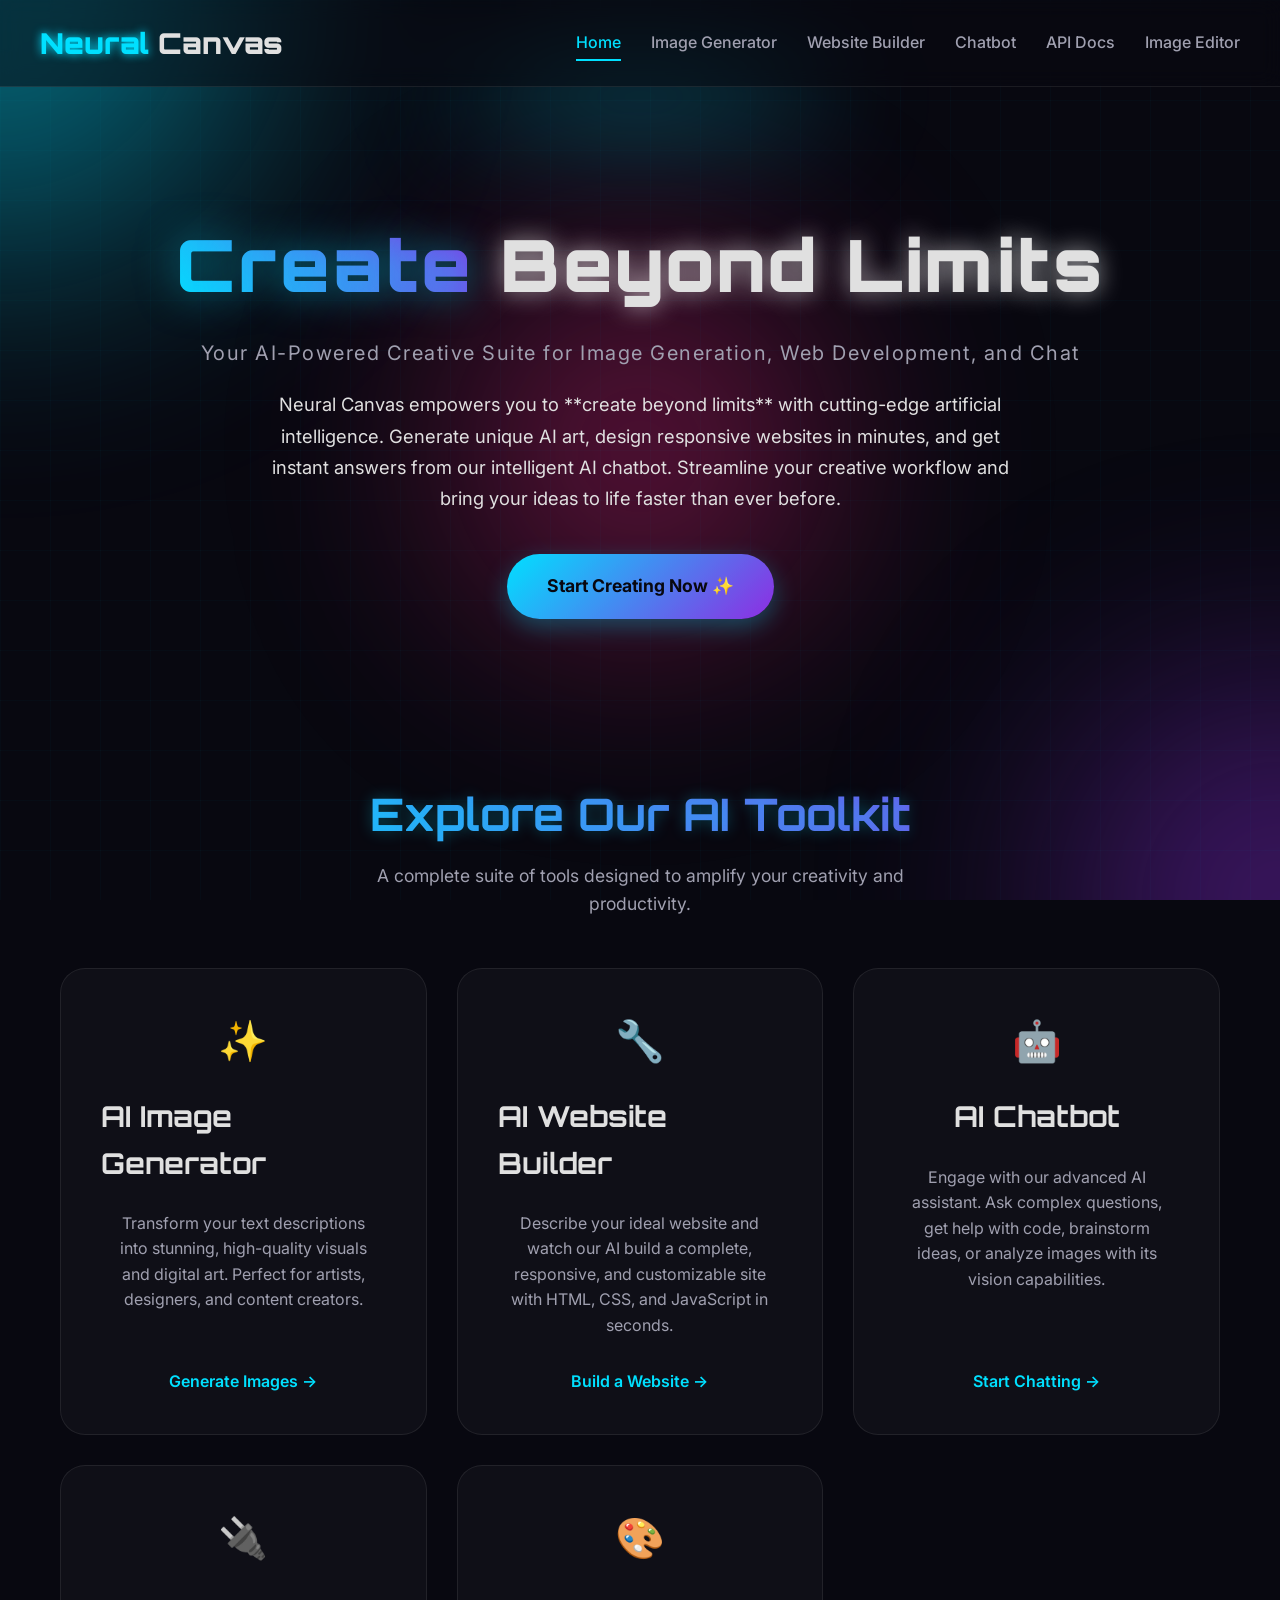
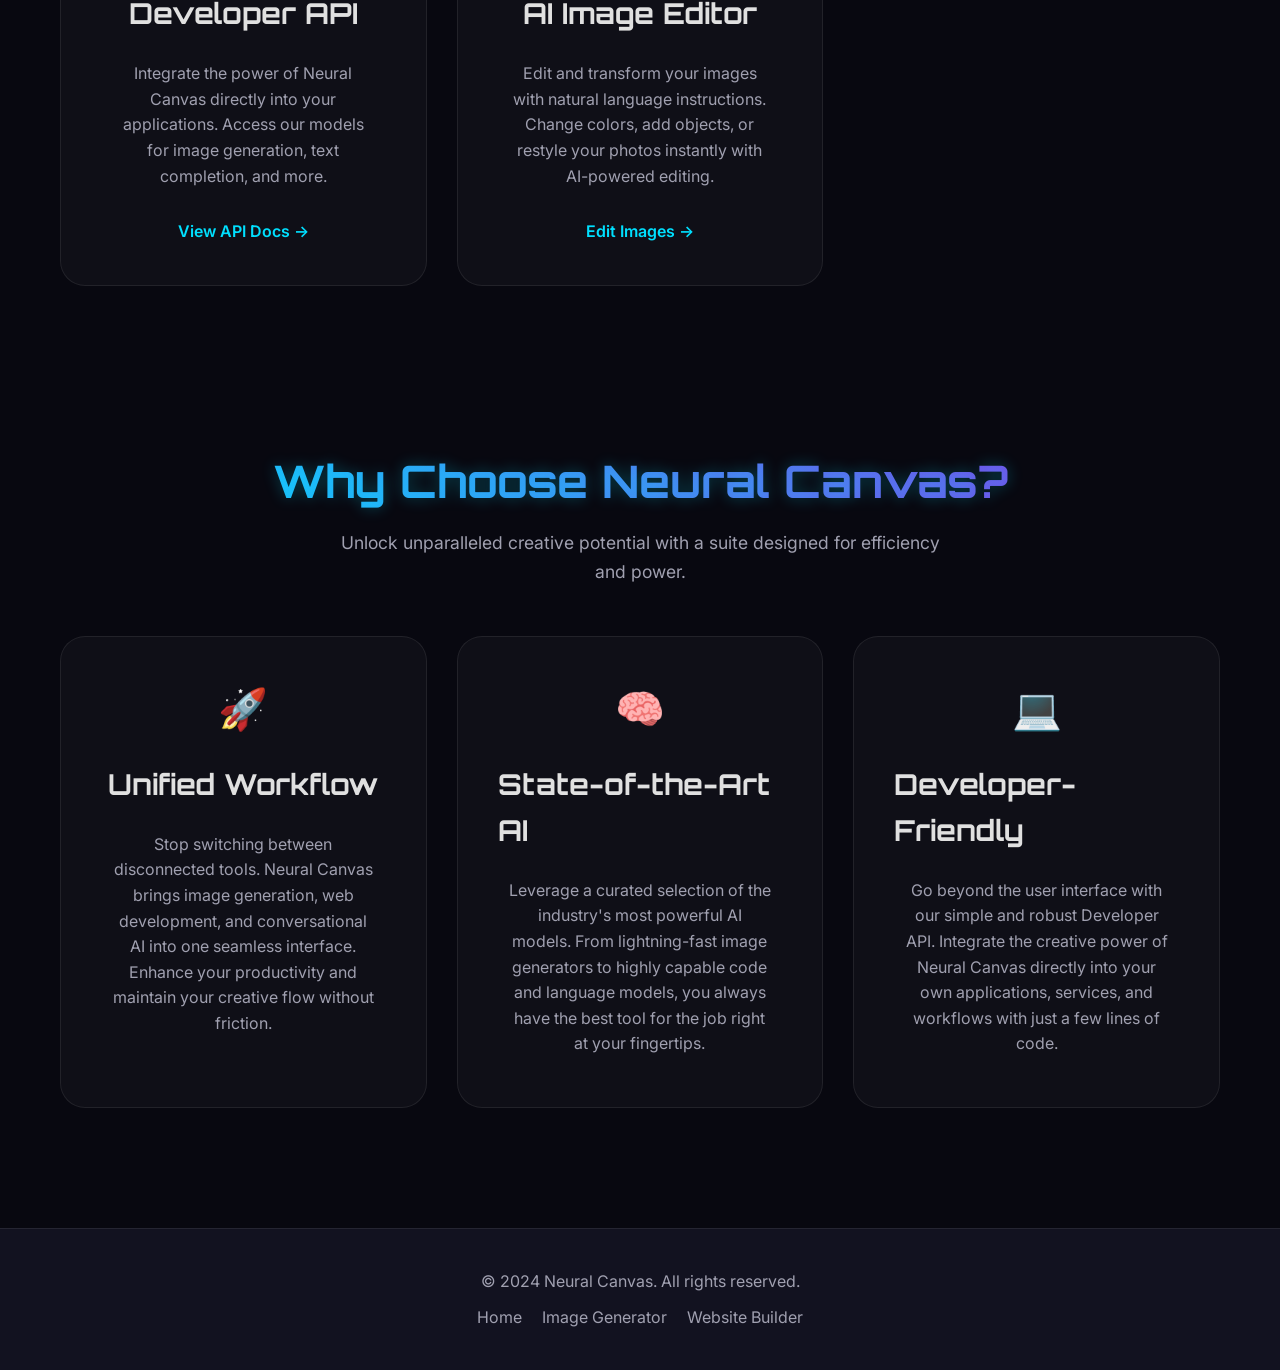
==== index.html @ 9c266950 "Add files via upload" ====
<html lang="en">
<head>
    <meta charset="UTF-8">
    <meta name="viewport" content="width=device-width, initial-scale=1.0">
    <title>Neural Canvas: AI-Powered Creative Suite for Digital Creators</title>
    <meta name="description" content="Neural Canvas is the ultimate AI suite for creators. Generate stunning images, build websites, and chat with an intelligent AI to bring your ideas to life instantly.">
    <link rel="canonical" href="https://neuralcanvas.example.com/" />
    <link rel="stylesheet" href="style.css">
    <link rel="preconnect" href="https://fonts.googleapis.com">
    <link rel="preconnect" href="https://fonts.gstatic.com" crossorigin>
    <link href="https://fonts.googleapis.com/css2?family=Orbitron:wght@400;700;900&family=Inter:wght@300;400;500;600&display=swap" rel="stylesheet">
    <script type="application/ld+json">
    {
      "@context": "http://schema.org",
      "@type": "WebSite",
      "name": "Neural Canvas",
      "url": "https://neuralcanvas.example.com/",
      "description": "Neural Canvas is an AI-powered creative suite for generating stunning images, building responsive websites instantly, and interacting with an advanced AI chatbot.",
      "potentialAction": {
        "@type": "SearchAction",
        "target": "https://neuralcanvas.example.com/search?q={search_term_string}",
        "query-input": "required name=search_term_string"
      }
    }
    </script>
</head>
<body class="home-page">
    <div class="bg-animation">
        <div class="glow-sphere sphere-1"></div>
        <div class="glow-sphere sphere-2"></div>
        <div class="glow-sphere sphere-3"></div>
        <div class="grid-overlay"></div>
    </div>

    <header class="main-header">
        <a href="/" class="logo">
            <span class="logo-glow">Neural</span>
            <span class="logo-accent">Canvas</span>
        </a>
        <nav class="main-nav">
            <a href="/" class="nav-link active">Home</a>
            <a href="/image-generator.html" class="nav-link">Image Generator</a>
            <a href="/website-builder.html" class="nav-link">Website Builder</a>
            <a href="/chatbot.html" class="nav-link">Chatbot</a>
            <a href="/api-docs.html" class="nav-link">API Docs</a>
            <a href="/image-edit9r.html" class="nav-link">Image Editor</a>
        </nav>
        <button id="mobileMenuBtn" class="mobile-menu-btn">
            <span></span>
            <span></span>
            <span></span>
        </button>
    </header>

    <main class="container">
        <section class="hero-section">
            <div class="header-glow"></div>
            <h1 class="main-title">
                <span class="title-glow">Create</span>
                <span class="title-accent">Beyond Limits</span>
            </h1>
            <p class="subtitle">Your AI-Powered Creative Suite for Image Generation, Web Development, and Chat</p>
            <p class="intro-paragraph">Neural Canvas empowers you to **create beyond limits** with cutting-edge artificial intelligence. Generate unique AI art, design responsive websites in minutes, and get instant answers from our intelligent AI chatbot. Streamline your creative workflow and bring your ideas to life faster than ever before.</p>
            <a href="/image-generator.html" class="hero-cta">Start Creating Now ✨</a>
        </section>

        <section class="features-section">
            <div class="section-header">
                <h2>Explore Our AI Toolkit</h2>
                <p>A complete suite of tools designed to amplify your creativity and productivity.</p>
            </div>
            <div class="features-grid">
                <a href="/image-generator.html" class="feature-card">
                    <div class="feature-icon">✨</div>
                    <h3>AI Image Generator</h3>
                    <p>Transform your text descriptions into stunning, high-quality visuals and digital art. Perfect for artists, designers, and content creators.</p>
                    <span class="feature-link">Generate Images &rarr;</span>
                </a>
                <a href="/website-builder.html" class="feature-card">
                    <div class="feature-icon">🔧</div>
                    <h3>AI Website Builder</h3>
                    <p>Describe your ideal website and watch our AI build a complete, responsive, and customizable site with HTML, CSS, and JavaScript in seconds.</p>
                    <span class="feature-link">Build a Website &rarr;</span>
                </a>
                <a href="/chatbot.html" class="feature-card">
                    <div class="feature-icon">🤖</div>
                    <h3>AI Chatbot</h3>
                    <p>Engage with our advanced AI assistant. Ask complex questions, get help with code, brainstorm ideas, or analyze images with its vision capabilities.</p>
                    <span class="feature-link">Start Chatting &rarr;</span>
                </a>
                <a href="/api-docs.html" class="feature-card">
                    <div class="feature-icon">🔌</div>
                    <h3>Developer API</h3>
                    <p>Integrate the power of Neural Canvas directly into your applications. Access our models for image generation, text completion, and more.</p>
                    <span class="feature-link">View API Docs &rarr;</span>
                </a>
                <a href="/image-edit9r.html" class="feature-card">
                    <div class="feature-icon">🎨</div>
                    <h3>AI Image Editor</h3>
                    <p>Edit and transform your images with natural language instructions. Change colors, add objects, or restyle your photos instantly with AI-powered editing.</p>
                    <span class="feature-link">Edit Images &rarr;</span>
                </a>
            </div>
        </section>

        <section class="features-section why-choose-us">
            <div class="section-header">
                <h2>Why Choose Neural Canvas?</h2>
                <p>Unlock unparalleled creative potential with a suite designed for efficiency and power.</p>
            </div>
            <div class="features-grid">
                <div class="feature-card animate-in">
                    <div class="feature-icon">🚀</div>
                    <h3>Unified Workflow</h3>
                    <p>Stop switching between disconnected tools. Neural Canvas brings image generation, web development, and conversational AI into one seamless interface. Enhance your productivity and maintain your creative flow without friction.</p>
                </div>
                <div class="feature-card animate-in">
                    <div class="feature-icon">🧠</div>
                    <h3>State-of-the-Art AI</h3>
                    <p>Leverage a curated selection of the industry's most powerful AI models. From lightning-fast image generators to highly capable code and language models, you always have the best tool for the job right at your fingertips.</p>
                </div>
                <div class="feature-card animate-in">
                    <div class="feature-icon">💻</div>
                    <h3>Developer-Friendly</h3>
                    <p>Go beyond the user interface with our simple and robust Developer API. Integrate the creative power of Neural Canvas directly into your own applications, services, and workflows with just a few lines of code.</p>
                </div>
            </div>
        </section>
    </main>

    <footer class="main-footer">
        <p>&copy; 2024 Neural Canvas. All rights reserved.</p>
        <div class="footer-links">
            <a href="/">Home</a>
            <a href="/image-generator.html">Image Generator</a>
            <a href="/website-builder.html">Website Builder</a>
        </div>
    </footer>

    <div id="loading" class="loading-overlay" style="display:none;">
        <div class="loading-content">
            <div class="spinner"></div>
            <p class="loading-text">Processing with AI...</p>
        </div>
    </div>
    
    <div id="errorMessage" class="error-notification" style="display:none;">
        <div class="error-content">
            <span class="error-icon">⚠️</span>
            <span class="error-text"></span>
            <button onclick="this.parentElement.parentElement.style.display='none'">×</button>
        </div>
    </div>

    <div id="globalAppStatus" class="generator-status-message" style="display: none;"></div>

    <script type="module" src="script.js"></script>
</body>
</html>
---- style.css ----
* {
    margin: 0;
    padding: 0;
    box-sizing: border-box;
}

:root {
    --bg-primary: #080810; /* Darker, deep background */
    --bg-secondary: #121220; /* Slightly lighter for containers */
    --bg-tertiary: #1C1C30; /* Even lighter for nested elements */
    --neon-cyan: #00e0ff; /* Slightly brighter cyan */
    --neon-purple: #8e2de2; /* Deep purple */
    --neon-pink: #f72585; /* Vibrant pink */
    --text-primary: #e0e0e0; /* Off-white for main text */
    --text-secondary: #a0a0b0; /* Softer grey for secondary text */
    --glass-bg: rgba(255, 255, 255, 0.03); /* More transparent glass */
    --glass-border: rgba(255, 255, 255, 0.08); /* Finer glass border */
    --border-radius-main: 25px; /* More rounded corners */
    --border-radius-sm: 15px; /* Smaller rounded corners */
    --shadow-light: 0 4px 15px rgba(0, 0, 0, 0.2);
    --shadow-medium: 0 8px 30px rgba(0, 0, 0, 0.4);
    --shadow-neon-cyan: 0 0 25px rgba(0, 224, 255, 0.4);
}

body {
    font-family: 'Inter', sans-serif;
    background: var(--bg-primary);
    color: var(--text-primary);
    min-height: 100vh;
    overflow-x: hidden;
    position: relative;
    line-height: 1.6;
    scroll-behavior: smooth;
}

/* Background Animations */
.bg-animation {
    position: fixed;
    top: 0;
    left: 0;
    width: 100%;
    height: 100%;
    z-index: -1;
    overflow: hidden;
}

.glow-sphere {
    position: absolute;
    border-radius: 50%;
    filter: blur(120px); /* Increased blur */
    opacity: 0.6; /* Slightly less opaque */
    animation: float 20s infinite ease-in-out;
    will-change: transform, opacity; /* Performance optimization */
}

.sphere-1 {
    width: 600px;
    height: 600px;
    background: radial-gradient(circle, var(--neon-cyan), transparent);
    top: -300px;
    left: -300px;
    animation-delay: 0s;
}

.sphere-2 {
    width: 500px;
    height: 500px;
    background: radial-gradient(circle, var(--neon-purple), transparent);
    bottom: -250px;
    right: -250px;
    animation-delay: 5s;
}

.sphere-3 {
    width: 400px;
    height: 400px;
    background: radial-gradient(circle, var(--neon-pink), transparent);
    top: 50%;
    left: 50%;
    transform: translate(-50%, -50%);
    animation-delay: 10s;
}

.grid-overlay {
    position: absolute;
    top: 0;
    left: 0;
    width: 100%;
    height: 100%;
    background-image:
        linear-gradient(rgba(0, 224, 255, 0.03) 1px, transparent 1px),
        linear-gradient(90deg, rgba(0, 224, 255, 0.03) 1px, transparent 1px);
    background-size: 50px 50px;
    animation: gridMove 30s linear infinite;
    opacity: 0.8;
}

@keyframes float {
    0%, 100% { transform: translate(0, 0) scale(1); }
    33% { transform: translate(-20px, 40px) scale(1.05); }
    66% { transform: translate(30px, -20px) scale(0.95); }
}

@keyframes gridMove {
    0% { background-position: 0 0; }
    100% { background-position: 50px 50px; }
}

/* Header & Navigation */
.main-header {
    display: flex;
    justify-content: space-between;
    align-items: center;
    padding: 20px 40px;
    background: rgba(8, 8, 16, 0.5);
    backdrop-filter: blur(10px);
    border-bottom: 1px solid var(--glass-border);
    position: sticky;
    top: 0;
    z-index: 100;
}
.logo { font-family: 'Orbitron', monospace; font-size: 1.8rem; font-weight: 900; text-decoration: none; }
.logo-glow { color: var(--neon-cyan); text-shadow: 0 0 10px var(--neon-cyan); }
.logo-accent { color: var(--text-primary); }

.main-nav { display: flex; gap: 30px; }
.nav-link { color: var(--text-secondary); text-decoration: none; font-weight: 500; transition: all 0.2s ease; position: relative; padding: 5px 0; }
.nav-link::after { content: ''; position: absolute; bottom: 0; left: 0; width: 0; height: 2px; background: var(--neon-cyan); transition: width 0.3s ease; }
.nav-link:hover, .nav-link.active { color: var(--text-primary); }
.nav-link:hover::after, .nav-link.active::after { width: 100%; }
.nav-link.active { color: var(--neon-cyan); }

.mobile-menu-btn { display: none; }

/* Main Container & Page Layout */
.container {
    max-width: 1200px;
    margin: 0 auto;
    padding: 40px 20px; /* More padding */
    position: relative;
    z-index: 1; /* Ensure content is above background */
}
.page-container { padding-top: 60px; padding-bottom: 60px; }

/* Home Page: Hero */
.hero-section {
    text-align: center;
    padding: 80px 0;
}
.header-glow {
    position: absolute;
    top: -50px;
    left: 50%;
    transform: translateX(-50%);
    width: 400px; /* Wider glow */
    height: 120px; /* Taller glow */
    background: radial-gradient(ellipse, rgba(0, 224, 255, 0.3), transparent);
    filter: blur(50px); /* Stronger blur */
    animation: pulse-glow 3s ease-in-out infinite;
    z-index: -1;
}

@keyframes pulse-glow {
    0%, 100% { opacity: 0.3; transform: translateX(-50%) scale(1); }
    50% { opacity: 0.7; transform: translateX(-50%) scale(1.1); } /* Stronger pulse */
}

.main-title {
    text-align: center;
    font-family: 'Orbitron', monospace;
    font-size: 4.5rem; /* Larger font size */
    font-weight: 900;
    margin-bottom: 15px; /* More space */
    position: relative;
    letter-spacing: 3px;
    text-shadow: 0 0 40px rgba(0, 224, 255, 0.5); /* Sharper text shadow */
}

.title-glow {
    background: linear-gradient(45deg, var(--neon-cyan), var(--neon-purple));
    -webkit-background-clip: text;
    -webkit-text-fill-color: transparent;
    animation: text-shimmer 3s ease-in-out infinite alternate; /* Slower, alternating shimmer */
}

.title-accent {
    color: var(--text-primary);
    text-shadow: 0 0 25px rgba(255, 255, 255, 0.6); /* Slightly more prominent accent shadow */
}

@keyframes text-shimmer {
    0%, 100% { filter: brightness(1); text-shadow: 0 0 20px rgba(0, 224, 255, 0.5); }
    50% { filter: brightness(1.3); text-shadow: 0 0 40px rgba(0, 224, 255, 0.8); }
}

.subtitle {
    text-align: center;
    color: var(--text-secondary);
    font-size: 1.25rem; /* Slightly larger */
    margin-bottom: 20px; /* Adjust spacing to fit new paragraph */
    letter-spacing: 1.5px;
}

.intro-paragraph { /* New style for the added paragraph */
    text-align: center;
    color: var(--text-primary);
    font-size: 1.15rem; /* Slightly smaller than subtitle but still prominent */
    max-width: 800px;
    margin: 0 auto 40px auto; /* More space below */
    line-height: 1.7;
    padding: 0 10px;
}

.hero-cta {
    display: inline-block;
    background: linear-gradient(135deg, var(--neon-cyan), var(--neon-purple));
    color: var(--bg-primary); /* Dark text on neon */
    padding: 18px 40px;
    border-radius: 50px; /* Larger pill */
    text-decoration: none;
    font-weight: 700; /* Bolder text */
    font-size: 1.1rem; /* Larger text */
    transition: all 0.3s ease;
    box-shadow: 0 8px 25px rgba(0, 224, 255, 0.3); /* Stronger shadow */
}

.hero-cta:hover {
    transform: translateY(-3px) scale(1.05); /* More pronounced hover */
    box-shadow: 0 12px 35px rgba(0, 224, 255, 0.5); /* Stronger neon shadow */
}

/* Home Page: Features */
.features-section {
    padding: 80px 0;
}
.features-grid {
    display: grid;
    grid-template-columns: repeat(auto-fit, minmax(300px, 1fr)); /* Auto-fit columns, min width 300px */
    gap: 30px;
}
.feature-card {
    background: var(--glass-bg); /* Consistent background */
    border: 1px solid var(--glass-border); /* Finer border */
    border-radius: var(--border-radius-main); /* More rounded corners */
    padding: 40px; /* More padding */
    text-decoration: none;
    color: var(--text-primary); /* Darker text */
    transition: all 0.3s ease;
    display: flex;
    flex-direction: column;
    justify-content: center;
    align-items: center;
}
.feature-card:hover {
    transform: translateY(-10px); /* More pronounced hover */
    border-color: var(--neon-cyan); /* Slightly brighter border */
    box-shadow: 0 15px 40px rgba(0, 0, 0, 0.15); /* Stronger shadow */
}
.feature-icon {
    font-size: 2.5rem; /* Larger icon */
    margin-bottom: 20px; /* More space */
}
.feature-card h3 {
    font-family: 'Orbitron', monospace;
    font-size: 1.8rem; /* Larger font */
    margin-bottom: 15px; /* More space */
    color: var(--text-primary); /* Darker text */
}
.feature-card p {
    color: var(--text-secondary); /* Softer text */
    flex-grow: 1; /* Allow text to expand */
    text-align: center;
    padding: 10px;
}
.feature-link {
    color: var(--neon-cyan); /* Brighter link */
    font-weight: 600; /* Slightly bolder */
    margin-top: 20px; /* More space */
}

/* Tool Pages Layout */
.tool-wrapper {
    background: var(--glass-bg); /* More transparent glass */
    backdrop-filter: blur(25px); /* Stronger blur */
    border: 1px solid var(--glass-border); /* Finer border */
    border-radius: var(--border-radius-main); /* Uniform rounded corners */
    padding: 50px; /* More padding */
    box-shadow: var(--shadow-medium); /* Slightly stronger shadow */
    transition: all 0.3s ease-in-out;
}

/* Section Headers */
.section-header {
    text-align: center;
    margin-bottom: 50px; /* More space */
}

.section-header h2 {
    font-family: 'Orbitron', monospace;
    font-size: 2.8rem; /* Larger font */
    margin-bottom: 12px;
    background: linear-gradient(45deg, var(--neon-cyan), var(--neon-purple));
    -webkit-background-clip: text;
    -webkit-text-fill-color: transparent;
    text-shadow: 0 0 15px rgba(0, 224, 255, 0.3);
}

.section-header p {
    color: var(--text-secondary);
    font-size: 1.1rem;
    max-width: 600px;
    margin: 0 auto;
}

/* Inputs & Prompts */
.prompt-container {
    margin-bottom: 30px;
}

textarea {
    width: 100%;
    min-height: 140px; /* Taller textarea */
    background: var(--bg-secondary);
    border: 1px solid rgba(255, 255, 255, 0.1);
    border-radius: var(--border-radius-sm);
    padding: 20px;
    color: var(--text-primary);
    font-size: 1rem;
    resize: vertical;
    transition: all 0.3s ease;
    box-shadow: inset 0 2px 5px rgba(0, 0, 0, 0.1);
}

textarea::placeholder {
    color: var(--text-secondary);
    opacity: 0.7;
}

textarea:focus {
    outline: none;
    border-color: var(--neon-cyan);
    box-shadow: 0 0 20px rgba(0, 224, 255, 0.3);
    background: var(--bg-tertiary);
}

.advanced-options {
    display: grid;
    grid-template-columns: repeat(auto-fit, minmax(250px, 1fr)); /* Larger min-width */
    gap: 25px; /* More gap */
    margin: 25px 0;
}

.option-group label {
    display: block;
    margin-bottom: 10px; /* More space */
    color: var(--text-secondary);
    font-weight: 500;
    font-size: 0.95rem;
    letter-spacing: 0.5px;
}

.neon-select, .neon-input {
    width: 100%;
    background: var(--bg-secondary);
    border: 1px solid rgba(255, 255, 255, 0.1);
    border-radius: var(--border-radius-sm);
    padding: 14px; /* More padding */
    color: var(--text-primary);
    transition: all 0.3s ease;
    appearance: none; /* Remove default arrow */
    background-image: url("data:image/svg+xml,%3Csvg xmlns='http://www.w3.org/2000/svg' viewBox='0 0 24 24' fill='none' stroke='%2300E0FF' stroke-width='2' stroke-linecap='round' stroke-linejoin='round'%3E%3Cpolyline points='6 9 12 15 18 9'%3E%3C/polyline%3E%3C/svg%3E");
    background-repeat: no-repeat;
    background-position: right 15px center;
    background-size: 20px;
    box-shadow: inset 0 2px 5px rgba(0, 0, 0, 0.1);
}

.neon-select:focus, .neon-input:focus {
    outline: none;
    border-color: var(--neon-cyan);
    box-shadow: 0 0 15px rgba(0, 224, 255, 0.2);
    background-color: var(--bg-tertiary);
}

/* Custom Model Selector */
.model-selector {
    display: flex;
    justify-content: space-between;
    align-items: center;
    cursor: pointer;
    padding: 18px 25px; /* Increased padding */
    font-size: 1.1rem; /* Slightly larger text */
}

.model-selector #selectedImageModelText {
    font-size: 1.1rem; /* Ensure the text itself is larger */
}

.model-selector .selector-icon {
    font-size: 1.2rem; /* Make icon larger to match */
}

.model-selector.disabled {
    opacity: 0.5;
    cursor: not-allowed;
    pointer-events: none;
}

/* Buttons */
.action-btn {
    position: relative;
    background: linear-gradient(135deg, var(--neon-cyan), var(--neon-purple));
    border: none;
    border-radius: 60px; /* increased radius for spacious look */
    padding: 20px 48px; /* larger padding for more generous click area */
    font-size: 1.2rem; /* larger, more readable text */
    font-weight: 700; /* Bolder text */
    color: var(--bg-primary); /* Dark text on neon */
    cursor: pointer;
    transition: all 0.25s ease;
    overflow: hidden;
    box-shadow: 0 6px 26px rgba(0, 0, 0, 0.32);
    text-transform: uppercase;
    letter-spacing: 1.5px;
}

.action-btn.secondary-action {
    background: var(--bg-secondary);
    border: 1px solid var(--neon-cyan);
    color: var(--neon-cyan);
    box-shadow: 0 4px 15px rgba(0, 0, 0, 0.2);
}

.action-btn.secondary-action:hover {
    background: var(--neon-cyan);
    color: var(--bg-primary);
    box-shadow: 0 8px 25px rgba(0, 224, 255, 0.4);
    transform: translateY(-3px);
    filter: brightness(1); /* Reset brightness from main button hover */
}

.action-btn:hover {
    transform: translateY(-3px);
    box-shadow: 0 12px 35px rgba(0, 224, 255, 0.5); /* Stronger neon shadow */
    filter: brightness(1.1);
}

.action-btn:disabled {
    opacity: 0.4;
    cursor: not-allowed;
    filter: none;
    box-shadow: none;
    transform: none;
}

.btn-loader {
    display: none;
    width: 24px; /* Larger loader */
    height: 24px;
    border: 3px solid rgba(255, 255, 255, 0.3);
    border-top: 3px solid white;
    border-radius: 50%;
    animation: spin 1s linear infinite;
    margin: 0 auto;
}

.action-btn.loading .btn-text {
    display: none;
}

.action-btn.loading .btn-loader {
    display: inline-block;
}

@keyframes spin {
    0% { transform: rotate(0deg); }
    100% { transform: rotate(360deg); }
}

.clear-btn {
    background: var(--bg-secondary);
    border: 1px solid rgba(255, 255, 255, 0.15);
    border-radius: 60px; /* larger rounded pill */
    padding: 16px 32px; /* increased padding */
    color: var(--text-secondary);
    cursor: pointer;
    transition: all 0.3s ease;
    font-size: 1.05rem; /* slightly larger text */
    font-weight: 600;
    flex-shrink: 0;
    position: relative;
    overflow: hidden;
    box-shadow: var(--shadow-light);
}

.clear-btn::before {
    content: '';
    position: absolute;
    top: 50%;
    left: 50%;
    width: 0;
    height: 0;
    background: linear-gradient(135deg, rgba(255, 0, 128, 0.2), rgba(255, 0, 255, 0.2));
    border-radius: 50%;
    transform: translate(-50%, -50%);
    transition: all 0.4s ease;
    z-index: 0;
}

.clear-btn:hover {
    border-color: var(--neon-pink);
    color: var(--neon-pink);
    transform: translateY(-2px);
    box-shadow: 0 8px 20px rgba(255, 0, 255, 0.3);
}

.clear-btn:hover::before {
    width: 150%; /* Larger ripple effect */
    height: 150%;
    opacity: 1;
}

.clear-btn:active {
    transform: translateY(0);
    box-shadow: 0 2px 10px rgba(255, 0, 255, 0.2);
}

/* Result Containers */
.result-container {
    background: var(--bg-secondary);
    border: 1px solid var(--glass-border);
    border-radius: var(--border-radius-main);
    padding: 40px; /* More padding */
    margin-top: 40px;
    text-align: center;
    box-shadow: var(--shadow-medium);
    transition: all 0.3s ease-in-out;
}

.result-container:hover {
    border-color: rgba(0, 224, 255, 0.2);
    box-shadow: 0 10px 35px rgba(0, 224, 255, 0.1);
}

.result-container h3 {
    font-family: 'Orbitron', monospace;
    font-size: 1.8rem;
    margin-bottom: 25px; /* More space */
    color: var(--neon-cyan);
    text-shadow: 0 0 10px rgba(0, 224, 255, 0.2);
}

.result-container img, .result-container video {
    max-width: 100%;
    max-height: 550px; /* Slightly taller images */
    border-radius: var(--border-radius-sm);
    box-shadow: 0 10px 30px rgba(0, 0, 0, 0.4);
    border: 1px solid rgba(0, 224, 255, 0.1);
    object-fit: contain; /* Ensure image fits without cropping */
}

#generatedImage {
    max-width: 100%;
    max-height: 550px;
    border-radius: var(--border-radius-sm);
    box-shadow: 0 10px 30px rgba(0, 0, 0, 0.4);
    object-fit: contain;
}

.download-btn {
    margin-top: 30px; /* More space */
    background: rgba(0, 224, 255, 0.08);
    border: 1px solid var(--neon-cyan);
    border-radius: 60px; /* larger pill */
    padding: 14px 36px; /* bigger click area */
    color: var(--neon-cyan);
    cursor: pointer;
    transition: all 0.25s ease;
    display: inline-flex;
    align-items: center;
    gap: 12px;
    font-size: 1.05rem;
    font-weight: 700;
    text-decoration: none;
}

.download-btn:hover {
    background: var(--neon-cyan);
    color: var(--bg-primary);
    box-shadow: 0 5px 20px rgba(0, 224, 255, 0.4);
    transform: translateY(-2px);
}

.download-btn svg {
    width: 20px;
    height: 20px;
}

.edit-generated-btn {
    margin-top: 20px; /* More space */
    background: linear-gradient(135deg, var(--neon-cyan), var(--neon-purple));
    border: none;
    border-radius: 50px;
    padding: 12px 30px;
    font-size: 1rem;
    font-weight: 600;
    color: var(--bg-primary);
    cursor: pointer;
    transition: all 0.3s ease;
    margin-left: 15px; /* More space between buttons */
    box-shadow: 0 5px 15px rgba(0, 0, 0, 0.3);
}

.edit-generated-btn:hover {
    transform: translateY(-2px);
    box-shadow: 0 8px 25px rgba(0, 224, 255, 0.4);
}

/* Status Messages */
.generator-status-message {
    display: none; /* Hidden by default */
    margin-bottom: 25px; /* More space */
    padding: 18px 25px; /* More padding */
    border-radius: var(--border-radius-sm);
    font-size: 1rem;
    font-weight: 500;
    text-align: center;
    color: var(--text-primary);
    background-color: rgba(255, 255, 255, 0.05);
    border: 1px solid rgba(255, 255, 255, 0.1);
    backdrop-filter: blur(8px); /* More blur */
    transition: opacity 0.3s ease-in-out;
    opacity: 1;
    box-shadow: var(--shadow-light);
}

.generator-status-message.loading {
    color: var(--neon-cyan);
    background-color: rgba(0, 224, 255, 0.08);
    border-color: rgba(0, 224, 255, 0.3);
    box-shadow: 0 0 15px rgba(0, 224, 255, 0.2);
}

.generator-status-message.success {
    color: #00ff80; /* Brighter green */
    background-color: rgba(0, 255, 128, 0.08);
    border-color: rgba(0, 255, 128, 0.3);
}

.generator-status-message.error {
    color: #ff4500; /* Orange-red for error */
    background-color: rgba(255, 69, 0, 0.08);
    border-color: rgba(255, 69, 0, 0.3);
}

#globalAppStatus {
    position: fixed;
    bottom: 20px;
    left: 50%;
    transform: translateX(-50%);
    z-index: 1010;
}

/* Loading & Error Overlays */
.loading-overlay {
    position: fixed;
    inset: 0;
    background: rgba(0, 0, 0, 0.85); /* Darker overlay */
    display: flex;
    align-items: center;
    justify-content: center;
    z-index: 1000;
    pointer-events: none;
    backdrop-filter: blur(10px);
}

.loading-content {
    text-align: center;
    background: var(--bg-tertiary); /* Darker background */
    border: 1px solid rgba(0, 224, 255, 0.3);
    border-radius: var(--border-radius-main);
    padding: 45px; /* More padding */
    width: 320px; /* Slightly wider */
    max-width: 90%;
    animation: pulse-glow 2s ease-in-out infinite;
    box-shadow: 0 15px 40px rgba(0, 224, 255, 0.25); /* Stronger shadow */
    pointer-events: auto;
}

.spinner {
    width: 45px; /* Larger spinner */
    height: 45px;
    border: 4px solid rgba(0, 224, 255, 0.3);
    border-top: 4px solid var(--neon-cyan);
    border-radius: 50%;
    animation: spin 1s linear infinite;
    margin: 0 auto 20px; /* More space */
}

.loading-text {
    font-size: 1.1rem; /* Larger text */
    margin-bottom: 10px;
    color: var(--neon-cyan);
}

.loading-dots span {
    display: inline-block;
    width: 10px; /* Larger dots */
    height: 10px;
    background: var(--neon-cyan);
    border-radius: 50%;
    margin: 0 5px; /* More space */
    animation: bounce 1.4s ease-in-out infinite;
}

.loading-dots span:nth-child(2) {
    animation-delay: 0.2s;
}

.loading-dots span:nth-child(3) {
    animation-delay: 0.4s;
}

@keyframes bounce {
    0%, 80%, 100% { transform: scale(0); opacity: 0; }
    40% { transform: scale(1); opacity: 1; }
}

/* Error Notification */
.error-notification {
    position: fixed;
    bottom: 30px;
    left: 50%;
    transform: translateX(-50%);
    background: rgba(255, 69, 0, 0.9); /* Opaque background */
    border: 1px solid #ff4500;
    border-radius: var(--border-radius-sm);
    padding: 18px 25px;
    color: white;
    font-weight: 600;
    z-index: 1000;
    box-shadow: 0 5px 20px rgba(255, 69, 0, 0.4);
    display: flex;
    align-items: center;
    gap: 15px;
    animation: slideInUp 0.5s ease-out;
}

.error-notification .error-icon {
    font-size: 1.5rem;
}

.error-notification .error-text {
    flex-grow: 1;
}

.error-notification button {
    background: none;
    border: none;
    color: white;
    font-size: 1.5rem;
    cursor: pointer;
    padding: 5px;
}

@keyframes slideInUp {
    from { transform: translateX(-50%) translateY(100px); opacity: 0; }
    to { transform: translateX(-50%) translateY(0); opacity: 1; }
}

/* Website Preview */
.preview-controls {
    display: flex;
    gap: 12px; /* Slightly less gap */
    margin-bottom: 25px; /* More space */
    justify-content: center;
}

.preview-btn {
    background: var(--bg-tertiary);
    border: 1px solid rgba(255, 255, 255, 0.1);
    border-radius: 30px;
    padding: 12px 22px; /* increased padding for easier tapping */
    color: var(--text-secondary);
    cursor: pointer;
    transition: all 0.25s ease;
    font-size: 1rem; /* slightly larger */
    font-weight: 600;
}

.preview-btn.active {
    background: var(--neon-cyan);
    color: var(--bg-primary);
    border-color: var(--neon-cyan);
    box-shadow: 0 0 15px rgba(0, 224, 255, 0.4);
    transform: translateY(-1px);
}

.preview-btn:hover:not(.active) {
    background: rgba(255, 255, 255, 0.1);
    border-color: rgba(0, 224, 255, 0.3);
    color: var(--text-primary);
}

.preview-wrapper {
    position: relative;
    width: 100%;
    height: 650px; /* Taller preview */
    background: var(--bg-primary); /* Darker background for iframe container */
    border-radius: var(--border-radius-main);
    overflow: hidden;
    border: 1px solid var(--glass-border);
    box-shadow: var(--shadow-medium);
    display: flex;
    justify-content: center;
    align-items: center;
    padding: 15px; /* Inner padding for the "device" look */
}

#websitePreview {
    width: 100%;
    height: 100%;
    border: none;
    background: white; /* Iframe content is white */
    transition: all 0.4s ease-in-out; /* Smoother transition */
    border-radius: 10px; /* Inner border radius for iframe */
    box-shadow: inset 0 0 10px rgba(0, 0, 0, 0.1);
}

#websitePreview.mobile {
    width: 390px; /* iPhone 12 Pro dimensions */
    height: 844px;
    max-width: 100%;
    max-height: 100%;
    border-radius: 40px; /* More pronounced device curves */
    border: 8px solid var(--bg-secondary); /* Device frame */
    box-shadow: 0 20px 50px rgba(0, 0, 0, 0.6); /* Deeper shadow */
}

#websitePreview.tablet {
    width: 820px; /* iPad Air dimensions */
    height: 1180px;
    max-width: 100%;
    max-height: 100%;
    border-radius: 25px;
    border: 10px solid var(--bg-secondary);
    box-shadow: 0 20px 50px rgba(0, 0, 0, 0.6);
}

.action-buttons {
    display: flex;
    gap: 15px;
    justify-content: center;
    margin-top: 30px; /* More space */
    flex-wrap: wrap; /* Allow wrapping */
}

/* History Section */
.history-container {
    background: var(--bg-secondary);
    border: 1px solid var(--glass-border);
    border-radius: var(--border-radius-main);
    padding: 30px 40px;
    margin-top: 40px;
    text-align: center;
}

.history-container h3 {
    font-family: 'Orbitron', monospace;
    font-size: 1.8rem;
    margin-bottom: 10px;
    color: var(--neon-cyan);
    text-shadow: 0 0 10px rgba(0, 224, 255, 0.2);
}

.history-container p {
    color: var(--text-secondary);
    margin-bottom: 25px;
}

.history-grid {
    display: grid;
    grid-template-columns: repeat(auto-fill, minmax(120px, 1fr));
    gap: 15px;
}

.history-item {
    aspect-ratio: 1 / 1;
    border-radius: var(--border-radius-sm);
    overflow: hidden;
    cursor: pointer;
    border: 2px solid transparent;
    transition: all 0.3s ease;
}

.history-item:hover {
    border-color: var(--neon-cyan);
    transform: scale(1.05);
}

.history-item img {
    width: 100%;
    height: 100%;
    object-fit: cover;
}

.history-list {
    display: flex;
    flex-direction: column;
    gap: 15px;
}

.history-item-website {
    background: var(--bg-tertiary);
    border: 1px solid var(--glass-border);
    border-radius: var(--border-radius-sm);
    padding: 15px 20px;
    display: flex;
    justify-content: space-between;
    align-items: center;
    flex-wrap: wrap;
    gap: 10px;
}

.history-prompt {
    flex-grow: 1;
    text-align: left;
    color: var(--text-secondary);
    margin: 0;
}

.history-actions {
    display: flex;
    gap: 10px;
    flex-shrink: 0;
}

.history-btn {
    background: rgba(0, 224, 255, 0.1);
    border: 1px solid var(--neon-cyan);
    border-radius: 30px;
    padding: 8px 16px;
    color: var(--neon-cyan);
    cursor: pointer;
    transition: all 0.2s ease;
    font-weight: 600;
}

.history-btn:hover {
    background: var(--neon-cyan);
    color: var(--bg-primary);
    box-shadow: 0 0 10px rgba(0, 224, 255, 0.3);
}

/* Chatbot UI */
.chat-container {
    display: flex;
    flex-direction: column;
    height: 70vh; /* Increased from min-height to fixed height */
    background: var(--glass-bg);
    border: 1px solid var(--glass-border);
    border-radius: var(--border-radius-main);
    overflow: hidden;
    box-shadow: var(--shadow-medium);
}

.chat-messages {
    flex: 1;
    overflow-y: auto;
    padding: 25px; /* More padding */
    display: flex;
    flex-direction: column;
    gap: 20px; /* More space between messages */
    scroll-behavior: smooth;
}

.message {
    display: flex;
    max-width: 85%; /* Slightly wider messages */
    animation: fadeIn 0.4s ease-out;
    position: relative;
    z-index: 1;
}

.bot-message {
    align-self: flex-start;
}

.user-message {
    align-self: flex-end;
}

.message-content {
    display: flex;
    gap: 12px; /* Adjusted gap */
    align-items: flex-start;
}

.message-avatar {
    width: 40px; /* Larger avatar */
    height: 40px;
    border-radius: 50%;
    background: linear-gradient(135deg, var(--neon-cyan), var(--neon-purple));
    display: flex;
    align-items: center;
    justify-content: center;
    font-size: 1.3rem; /* Larger icon */
    flex-shrink: 0;
    box-shadow: 0 0 10px rgba(0, 224, 255, 0.3);
}

.bot-message .message-avatar {
    background: linear-gradient(135deg, var(--neon-cyan), var(--neon-purple));
}

.user-message .message-avatar {
    background: linear-gradient(135deg, var(--neon-purple), var(--neon-pink));
    box-shadow: 0 0 10px rgba(142, 45, 226, 0.3);
}

.message-text {
    background: var(--bg-tertiary); /* Darker background for bubbles */
    padding: 16px; /* More padding */
    border-radius: var(--border-radius-sm);
    border: 1px solid rgba(255, 255, 255, 0.1);
    word-wrap: break-word;
    word-break: break-word; /* Ensure long strings break */
    line-height: 1.6;
    color: var(--text-primary);
    box-shadow: var(--shadow-light);
}

.user-message .message-text {
    background: rgba(0, 224, 255, 0.15); /* Slightly more prominent user bubble */
    border-color: rgba(0, 224, 255, 0.3);
}

.message-image {
    max-width: 100%;
    height: auto;
    border-radius: var(--border-radius-sm);
    margin-top: 10px; /* Space between text and image if both */
    box-shadow: 0 5px 15px rgba(0, 0, 0, 0.3);
}

.chat-input-container {
    display: flex;
    gap: 15px; /* More space */
    padding: 20px 25px; /* More padding */
    background: var(--bg-secondary);
    border-top: 1px solid rgba(255, 255, 255, 0.1);
    align-items: flex-end; /* Align items to the bottom */
    flex-wrap: wrap; /* Allow wrapping for image preview */
}

.chat-upload-btn {
    background: rgba(0, 224, 255, 0.15);
    border: 1px solid var(--neon-cyan);
    border-radius: 50%;
    width: 45px; /* Larger button */
    height: 45px;
    display: flex;
    align-items: center;
    justify-content: center;
    cursor: pointer;
    color: var(--neon-cyan);
    transition: all 0.2s ease;
    flex-shrink: 0;
    align-self: flex-end; /* Align to bottom */
    margin-bottom: 5px; /* Adjust for multiline input */
    box-shadow: var(--shadow-light);
}

.chat-upload-btn:hover {
    background: var(--neon-cyan);
    color: var(--bg-primary);
    box-shadow: 0 0 15px rgba(0, 224, 255, 0.4);
}

.chat-upload-btn svg {
    width: 24px;
    height: 24px;
}

.chat-input {
    flex: 1;
    min-width: 150px; /* Ensure input has a minimum width */
    min-height: 45px; /* Matched height with button */
    max-height: 120px; /* Slightly taller max height */
    resize: none;
    overflow-y: auto;
    align-self: flex-end; /* Align to bottom */
    margin-bottom: 5px; /* Adjust for multiline input */
    background: var(--bg-tertiary);
    border: 1px solid rgba(255, 255, 255, 0.1);
    border-radius: var(--border-radius-sm);
    padding: 12px 18px;
    color: var(--text-primary);
    font-size: 1rem;
    box-shadow: inset 0 2px 5px rgba(0, 0, 0, 0.1);
}

.chat-input:focus {
    outline: none;
    border-color: var(--neon-cyan);
    box-shadow: 0 0 15px rgba(0, 224, 255, 0.2);
}

.chat-send-btn {
    width: auto;
    padding: 12px 28px; /* Adjusted padding */
    margin: 0;
    max-height: 45px; /* Matched height with button */
    align-self: flex-end; /* Align send button to bottom */
    margin-bottom: 5px; /* Adjust for multiline input */
    font-size: 1rem;
    flex-shrink: 0; /* Prevent button from shrinking */
}

.chat-image-preview-wrapper {
    position: relative;
    height: 100px;
    border: 1px solid rgba(0, 224, 255, 0.3);
    border-radius: var(--border-radius-sm);
    overflow: hidden;
    display: flex;
    justify-content: center;
    align-items: center;
    margin-bottom: 10px;
    flex-basis: 100%; /* Take full width on a new line */
    flex-shrink: 0;
    margin-right: 0;
    background: var(--bg-primary);
    box-shadow: var(--shadow-light);
}

.chat-image-preview-wrapper img {
    max-width: 100%;
    max-height: 100%;
    object-fit: contain;
}

.remove-chat-image-btn {
    position: absolute;
    top: 50%;
    left: 50%;
    width: 0;
    height: 0;
    background: linear-gradient(135deg, rgba(255, 0, 128, 0.2), rgba(255, 0, 255, 0.2));
    border-radius: 50%;
    transform: translate(-50%, -50%);
    transition: all 0.4s ease;
    z-index: 0;
}

/* Scrollbar styling for chat */
.chat-messages::-webkit-scrollbar {
    width: 8px; /* Wider scrollbar */
}

.chat-messages::-webkit-scrollbar-track {
    background: var(--bg-secondary); /* Darker track */
    border-radius: 4px;
}

.chat-messages::-webkit-scrollbar-thumb {
    background: linear-gradient(180deg, var(--neon-cyan), var(--neon-purple)); /* Gradient thumb */
    border-radius: 4px;
}

.chat-messages::-webkit-scrollbar-thumb:hover {
    background: linear-gradient(180deg, var(--neon-cyan), var(--neon-pink)); /* Hover gradient */
}

/* Typing indicator */
.typing-indicator {
    display: flex;
    align-items: center;
    gap: 8px;
    padding: 15px;
    background: var(--bg-tertiary);
    border-radius: var(--border-radius-sm);
    align-self: flex-start;
    max-width: 80%;
    box-shadow: var(--shadow-light);
}

.typing-indicator .typing-dots span {
    width: 10px; /* Larger dots */
    height: 10px;
    background: var(--neon-cyan);
    border-radius: 50%;
    animation: typing 1.4s ease-in-out infinite;
}

.typing-indicator .typing-dots span:nth-child(2) {
    animation-delay: 0.2s;
}

.typing-indicator .typing-dots span:nth-child(3) {
    animation-delay: 0.4s;
}

@keyframes typing {
    0%, 60%, 100% { opacity: 0.3; transform: translateY(0); }
    30% { opacity: 1; transform: translateY(-8px); }
}

/* API Docs Section */
.api-content {
    background: var(--bg-secondary); /* Consistent background */
    border: 1px solid var(--glass-border);
    border-radius: var(--border-radius-main); /* Slightly larger border-radius */
    padding: 50px; /* Increased padding */
    margin-top: 40px; /* More space from header */
    box-shadow: var(--shadow-medium); /* Slightly stronger shadow */
    transition: all 0.3s ease-in-out;
}

.api-content:hover {
    border-color: rgba(0, 224, 255, 0.2);
    box-shadow: 0 10px 35px rgba(0, 224, 255, 0.1);
}

.api-content h3 {
    font-family: 'Orbitron', monospace;
    color: var(--neon-cyan);
    margin-bottom: 25px; /* Increased margin */
    font-size: 2.2rem; /* Larger font size */
    text-align: left;
    line-height: 1.3;
    text-shadow: 0 0 10px rgba(0, 224, 255, 0.2);
}

.api-content p {
    color: var(--text-secondary);
    margin-bottom: 30px; /* Increased margin */
    line-height: 1.8; /* More spacious line height */
    font-size: 1.1rem; /* Slightly larger font size */
}

.code-block-wrapper {
    position: relative;
    margin-bottom: 40px; /* Increased margin */
}

.api-content pre {
    background: #0d0d15; /* Even darker background for code */
    border: 1px solid rgba(0, 224, 255, 0.2);
    border-radius: var(--border-radius-sm);
    padding: 25px; /* Increased padding */
    overflow-x: auto;
    font-family: 'Fira Code', 'Cascadia Code', monospace; /* Monospace font for code */
    font-size: 0.95em; /* Slightly adjusted font size */
    line-height: 1.7; /* More spacious line height */
    color: #c0c0c0; /* Softer text color for code */
    box-shadow: inset 0 0 10px rgba(0, 0, 0, 0.2);
}

.api-content code {
    white-space: pre-wrap; /* Ensure long lines wrap */
    word-break: break-all; /* Break long words */
}

.copy-code-btn {
    position: absolute;
    top: 20px; /* Adjusted position */
    right: 20px; /* Adjusted position */
    background: rgba(0, 224, 255, 0.2);
    border: 1px solid var(--neon-cyan);
    border-radius: 10px;
    padding: 10px 18px; /* Increased padding */
    color: var(--neon-cyan);
    font-size: 0.9rem;
    cursor: pointer;
    transition: all 0.2s ease;
    backdrop-filter: blur(8px); /* Stronger blur */
    box-shadow: var(--shadow-light);
}

.copy-code-btn:hover {
    background: var(--neon-cyan);
    color: var(--bg-primary);
    box-shadow: 0 0 20px rgba(0, 224, 255, 0.4);
    transform: translateY(-1px);
}

#changePromptTextarea {
    width: 100%;
    min-height: 120px;
    background: var(--bg-secondary);
    border: 1px solid rgba(255, 255, 255, 0.1);
    border-radius: var(--border-radius-sm);
    padding: 20px;
    color: var(--text-primary);
    font-size: 1rem;
    resize: vertical;
    transition: all 0.3s ease;
    box-shadow: inset 0 2px 5px rgba(0, 0, 0, 0.1);
    margin-bottom: 25px;
}

#changePromptTextarea::placeholder {
    color: var(--text-secondary);
    opacity: 0.7;
}

#changePromptTextarea:focus {
    outline: none;
    border-color: var(--neon-cyan);
    box-shadow: 0 0 20px rgba(0, 224, 255, 0.3);
    background: var(--bg-tertiary);
}

.api-content .model-list {
    list-style-type: none;
    padding-left: 0;
    margin-bottom: 30px; /* Increased margin */
}

.api-content .model-list li {
    background: var(--bg-tertiary); /* Darker background */
    border-left: 5px solid var(--neon-purple); /* Slightly thicker border */
    padding: 15px 25px; /* Increased padding */
    margin-bottom: 12px; /* More space between items */
    border-radius: 10px;
    color: var(--text-primary);
    font-family: 'Fira Code', monospace;
    font-size: 1.05rem; /* Slightly larger font size */
    line-height: 1.6;
    box-shadow: var(--shadow-light);
}

/* Model Selection Modal Styles */
.modal-overlay {
    position: fixed;
    top: 0;
    left: 0;
    width: 100%;
    height: 100%;
    background: rgba(0, 0, 0, 0.9); /* Darker, more opaque overlay */
    display: flex;
    align-items: center;
    justify-content: center;
    z-index: 1005;
    backdrop-filter: blur(15px); /* Even stronger blur for modal */
    animation: fadeIn 0.3s ease-out;
}

.modal-content {
    background: var(--bg-primary);
    border: 1px solid var(--neon-cyan);
    border-radius: var(--border-radius-main);
    padding: 40px;
    width: 90%;
    max-width: 900px; /* Wider modal */
    max-height: 90vh; /* Limit height */
    overflow-y: auto; /* Allow scrolling within modal */
    box-shadow: 0 0 50px rgba(0, 224, 255, 0.4); /* Stronger shadow */
    position: relative;
    display: flex;
    flex-direction: column;
    animation: scaleIn 0.3s ease-out;
}

@keyframes scaleIn {
    from { transform: scale(0.9); opacity: 0; }
    to { transform: scale(1); opacity: 1; }
}

.close-modal-btn {
    position: absolute;
    top: 20px;
    right: 20px;
    background: none;
    border: none;
    color: var(--text-secondary);
    font-size: 2.5rem; /* Larger close button */
    cursor: pointer;
    transition: color 0.2s ease;
    line-height: 1; /* Adjust line height for better centering */
}

.close-modal-btn:hover {
    color: var(--neon-pink);
}

.modal-title {
    font-family: 'Orbitron', monospace;
    font-size: 2.5rem; /* Larger title */
    color: var(--neon-cyan);
    text-align: center;
    margin-bottom: 30px;
    text-shadow: 0 0 15px rgba(0, 224, 255, 0.3);
}

.modal-subtitle {
    font-size: 1.1rem;
    color: var(--text-secondary);
    text-align: center;
    margin-bottom: 30px;
}

/* Code Editor Modal Specifics */
.code-editor-modal-content {
    width: 95%;
    max-width: 1200px; /* Allow wider modal for code */
    height: 90vh; /* Taller */
}

#codeEditorTextarea {
    flex-grow: 1; /* Take up available space */
    width: 100%;
    background: #0d0d15;
    border: 1px solid rgba(0, 224, 255, 0.2);
    border-radius: var(--border-radius-sm);
    padding: 20px;
    color: #c0c0c0;
    font-family: 'Fira Code', 'Cascadia Code', monospace;
    font-size: 0.95em;
    resize: none; /* No manual resize handle */
    margin-bottom: 20px;
}

#codeEditorTextarea:focus {
    outline: none;
    border-color: var(--neon-cyan);
    box-shadow: 0 0 15px rgba(0, 224, 255, 0.2);
}

.model-cards-container {
    display: grid;
    grid-template-columns: repeat(auto-fit, minmax(280px, 1fr)); /* Auto-fit columns, min width 280px */
    gap: 25px; /* More space between cards */
    margin-bottom: 30px;
    flex-grow: 1;
}

.model-card {
    background: var(--bg-secondary);
    border: 1px solid rgba(255, 255, 255, 0.1);
    border-radius: var(--border-radius-sm);
    padding: 25px; /* More padding */
    cursor: pointer;
    transition: all 0.3s ease;
    box-shadow: var(--shadow-light);
    display: flex;
    flex-direction: column;
    justify-content: space-between;
}

.model-card:hover {
    transform: translateY(-5px);
    box-shadow: 0 15px 30px rgba(0, 0, 0, 0.5);
    border-color: rgba(0, 224, 255, 0.4);
}

.model-card.selected {
    border-color: var(--neon-cyan);
    box-shadow: 0 0 25px rgba(0, 224, 255, 0.6), inset 0 0 15px rgba(0, 224, 255, 0.3);
    background: rgba(0, 224, 255, 0.1); /* Slightly more prominent background */
    transform: translateY(-2px);
}

.model-card.model-card-highlight {
    background: linear-gradient(135deg, var(--neon-pink), var(--neon-purple));
    border-color: var(--neon-pink);
    color: white; /* White text for highlight */
    box-shadow: 0 0 25px rgba(255, 0, 128, 0.6), inset 0 0 15px rgba(255, 0, 128, 0.3);
}

.model-card-highlight h4,
.model-card-highlight p {
    color: white; /* Ensure text is white in highlighted card */
    text-shadow: 0 0 5px rgba(0, 0, 0, 0.3);
}

.model-card h4 {
    font-family: 'Orbitron', monospace;
    font-size: 1.5rem; /* Larger card title */
    color: var(--neon-cyan);
    margin-bottom: 10px;
    text-shadow: 0 0 8px rgba(0, 224, 255, 0.2);
}

.model-card p {
    font-size: 0.95rem; /* Slightly smaller description */
    color: var(--text-secondary);
    line-height: 1.5;
}

.model-card.disabled-model-card {
    opacity: 0.6; /* Dim it to show it's disabled */
    cursor: not-allowed !important; /* Force not-allowed cursor */
    border-color: rgba(255, 255, 255, 0.05) !important; /* Muted border */
    background: rgba(255, 255, 255, 0.02) !important; /* Muted background */
    box-shadow: none !important; /* No glow/shadow */
    transform: none !important; /* No hover transform */
}

.model-card.disabled-model-card:hover {
    background: rgba(255, 255, 255, 0.02) !important; /* No change on hover */
    border-color: rgba(255, 255, 255, 0.05) !important;
    box-shadow: none !important;
    transform: none !important;
}

.model-card.disabled-model-card h4,
.model-card.disabled-model-card p {
    color: var(--text-secondary) !important; /* Mute text color */
    text-shadow: none !important;
}

.modal-confirm-btn {
    align-self: stretch; /* make button full-width */
    display: block;
    margin: 12px 0 22px 0; /* clearer spacing from title and cards */
    padding: 18px 22px; /* larger tappable area */
    font-size: 1.15rem; /* larger text */
    font-weight: 700;
    border-radius: 14px; /* roomy pill */
    background: linear-gradient(135deg, var(--neon-cyan), var(--neon-purple));
    color: var(--bg-primary);
    border: none;
    box-shadow: 0 10px 30px rgba(0,224,255,0.18);
    cursor: pointer;
    position: sticky;
    top: 18px; /* pins near the top inside modal */
    z-index: 10;
    text-align: center;
}

/* Image Viewer Modal */
.image-viewer-modal .modal-content {
    background: transparent;
    border: none;
    box-shadow: none;
    width: 90vw;
    height: 90vh;
    padding: 0;
    display: flex;
    align-items: center;
    justify-content: center;
}

.image-viewer-modal .close-modal-btn {
    top: 15px;
    right: 15px;
    color: white;
    text-shadow: 0 0 10px black;
    z-index: 10;
}

#imageViewerImg {
    max-width: 100%;
    max-height: 100%;
    object-fit: contain;
    border-radius: var(--border-radius-sm);
    box-shadow: 0 20px 60px rgba(0, 0, 0, 0.5);
}

/* Animations for elements appearing on scroll */
.animate-in {
    opacity: 0;
    transform: translateY(20px);
    animation: fadeInSlideUp 0.8s ease-out forwards;
}

@keyframes fadeInSlideUp {
    to { opacity: 1; transform: translateY(0); }
}

/* Footer */
.main-footer {
    text-align: center;
    padding: 40px 20px;
    border-top: 1px solid var(--glass-border);
    background: var(--bg-secondary);
    color: var(--text-secondary);
}

.footer-links {
    display: flex;
    justify-content: center;
    gap: 20px;
    margin-top: 10px;
}

.footer-links a {
    color: var(--text-secondary);
    text-decoration: none;
    transition: color 0.2s ease;
}

.footer-links a:hover {
    color: var(--neon-cyan);
}

/* Responsive adjustments */
@media (max-width: 992px) {
    .main-header {
        padding: 15px 20px;
    }
    .main-nav {
        display: none;
    }
    .mobile-menu-btn {
        display: block;
        background: none;
        border: none;
        z-index: 101;
    }
    .mobile-menu-btn span {
        display: block;
        width: 25px;
        height: 3px;
        background: white;
        margin: 5px 0;
        transition: all 0.3s ease;
    }
    .main-nav.active {
        display: flex;
        flex-direction: column;
        position: absolute;
        top: 68px;
        left: 0;
        width: 100%;
        background: var(--bg-primary);
        padding: 20px;
    }
    
    .main-title {
        font-size: 3.5rem;
    }
    .tool-wrapper {
        padding: 30px 20px;
    }
    .features-grid {
        grid-template-columns: 1fr;
    }
    .chat-container {
        height: 75vh;
    }
}

@media (max-width: 768px) {
    .main-title {
        font-size: 3rem;
        letter-spacing: 2px;
    }
    .hero-section {
        padding: 40px 0;
    }
    .features-section {
        padding: 40px 0;
    }
    .advanced-options {
        grid-template-columns: 1fr;
        gap: 20px;
    }
    .preview-wrapper {
        height: 450px;
    }
    .chat-container {
        height: 70vh; /* Adjust for smaller screens */
    }
    .chat-messages {
        padding: 15px;
        gap: 15px;
    }
    .chat-input-container {
        padding: 15px;
        gap: 10px;
    }
    .chat-image-preview-wrapper {
        height: 80px;
        flex-basis: auto; /* Allow it to sit next to input on wrap */
        margin-right: 10px;
        margin-bottom: 0;
    }
    .message {
        max-width: 90%;
    }
    .api-content {
        padding: 30px;
    }
    .api-content h3 {
        font-size: 1.8rem;
    }
    .api-content p {
        font-size: 1rem;
    }
    .api-content pre {
        padding: 18px;
        font-size: 0.85em;
    }
    .copy-code-btn {
        top: 10px;
        right: 10px;
        font-size: 0.8rem;
        padding: 8px 12px;
    }
    .modal-content {
        padding: 20px;
    }
    .modal-title {
        font-size: 2rem;
    }
    .modal-subtitle {
        font-size: 1rem;
    }
    .model-cards-container {
        grid-template-columns: 1fr; /* Single column on very small screens */
    }
    .model-card h4 {
        font-size: 1.3rem;
    }
    .model-card p {
        font-size: 0.9rem;
    }
}

@media (max-width: 480px) {
    .main-title {
        font-size: 2.5rem;
        line-height: 1.2;
    }
    .intro-paragraph {
        font-size: 1rem;
    }
    .section-header h2 {
        font-size: 1.8rem;
    }
    .section-header p {
        font-size: 1rem;
    }
    textarea {
        font-size: 16px; /* Prevents zoom on iOS */
    }
    .action-btn {
        font-size: 1.05rem;
        padding: 14px 36px; /* keep buttons roomy on small screens */
    }
    .clear-btn {
        font-size: 1rem;
        padding: 16px 20px; /* maintain comfortable tap targets */
    }
    .download-btn {
        font-size: 1rem;
        padding: 14px 25px;
    }
    .edit-generated-btn {
        font-size: 1rem;
        padding: 12px 25px;
    }
    .tab-btn {
        font-size: 1rem;
        gap: 8px;
    }
    .tab-icon {
        font-size: 1.2rem;
    }
    button {
        min-height: 52px; /* ensure all buttons are comfortably tappable */
    }
    .preview-btn {
        font-size: 0.85rem;
        padding: 8px 14px;
    }
    .modal-title {
        font-size: 1.8rem;
    }
}

/* Ensure inputs are touch-friendly */
@media (max-width: 768px) {
    textarea, .neon-select, .neon-input {
        font-size: 16px;
    }
    button {
        min-height: 44px;
    }
}
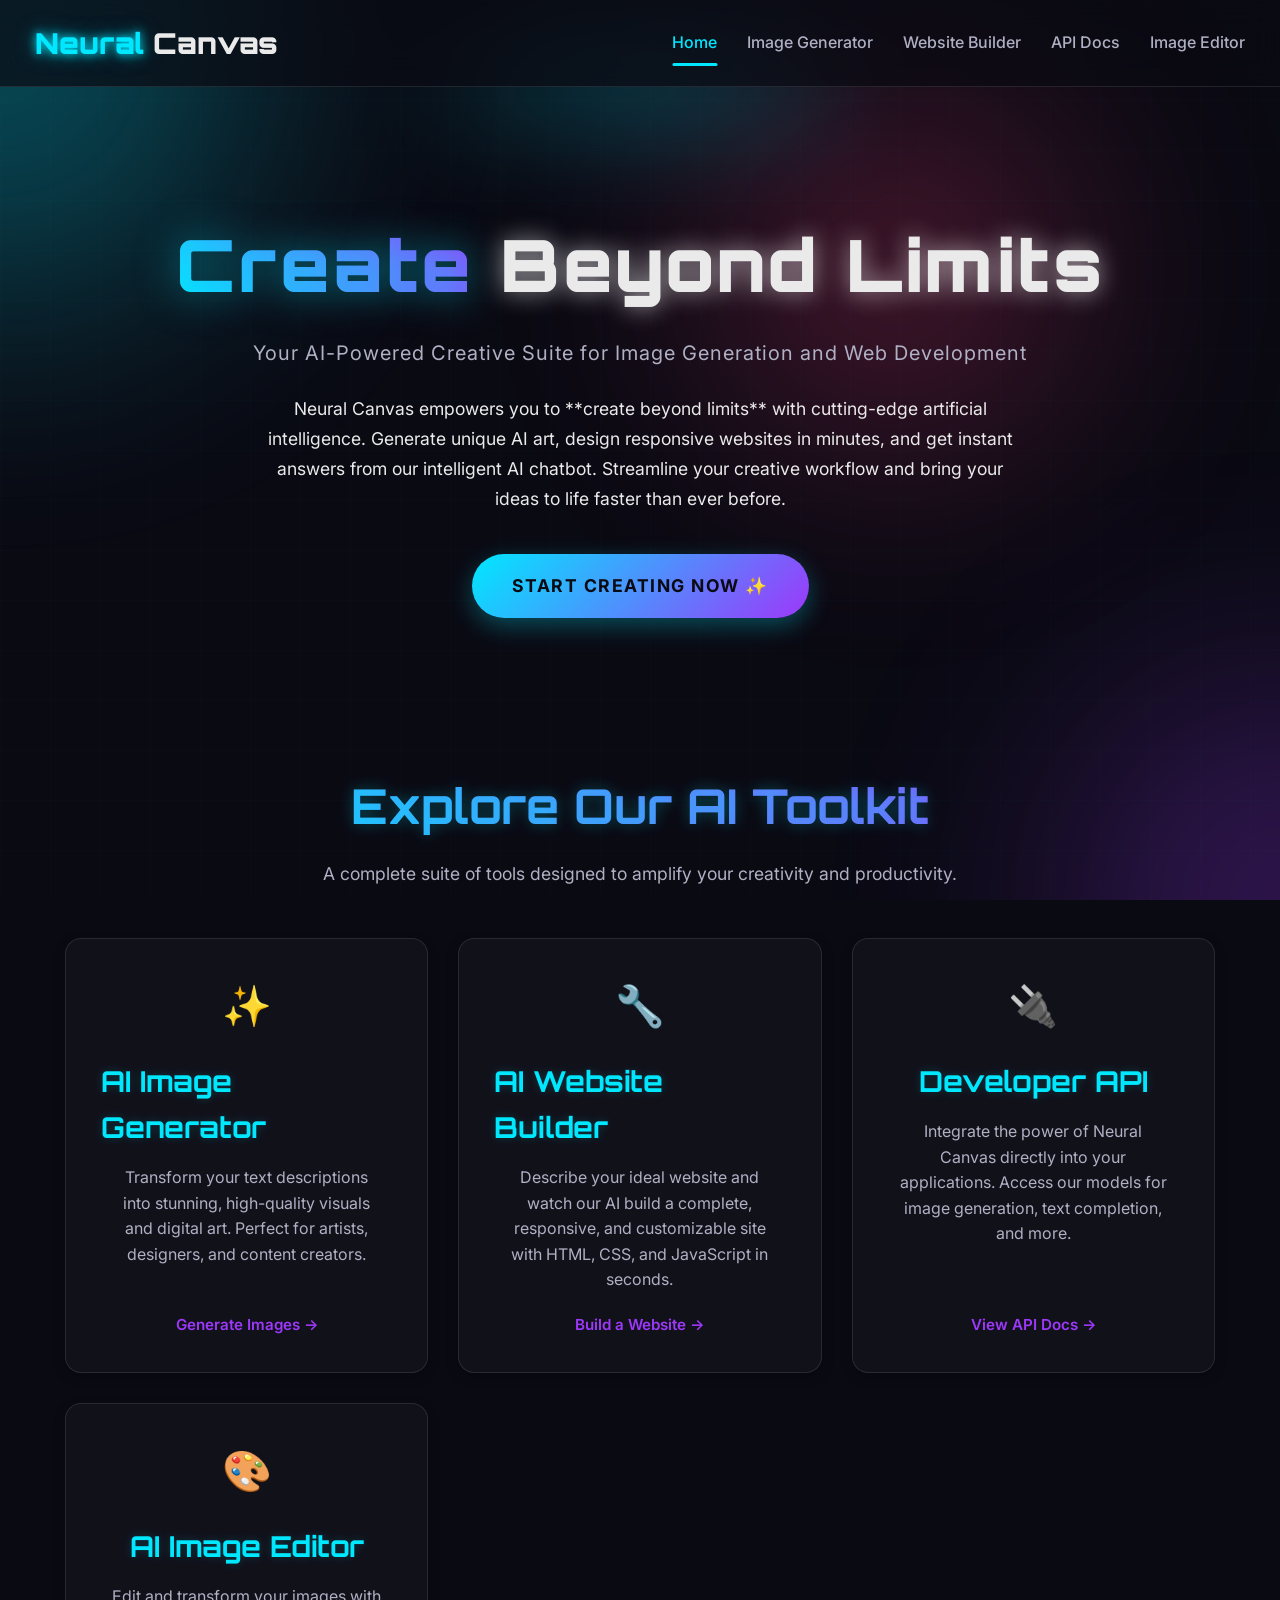
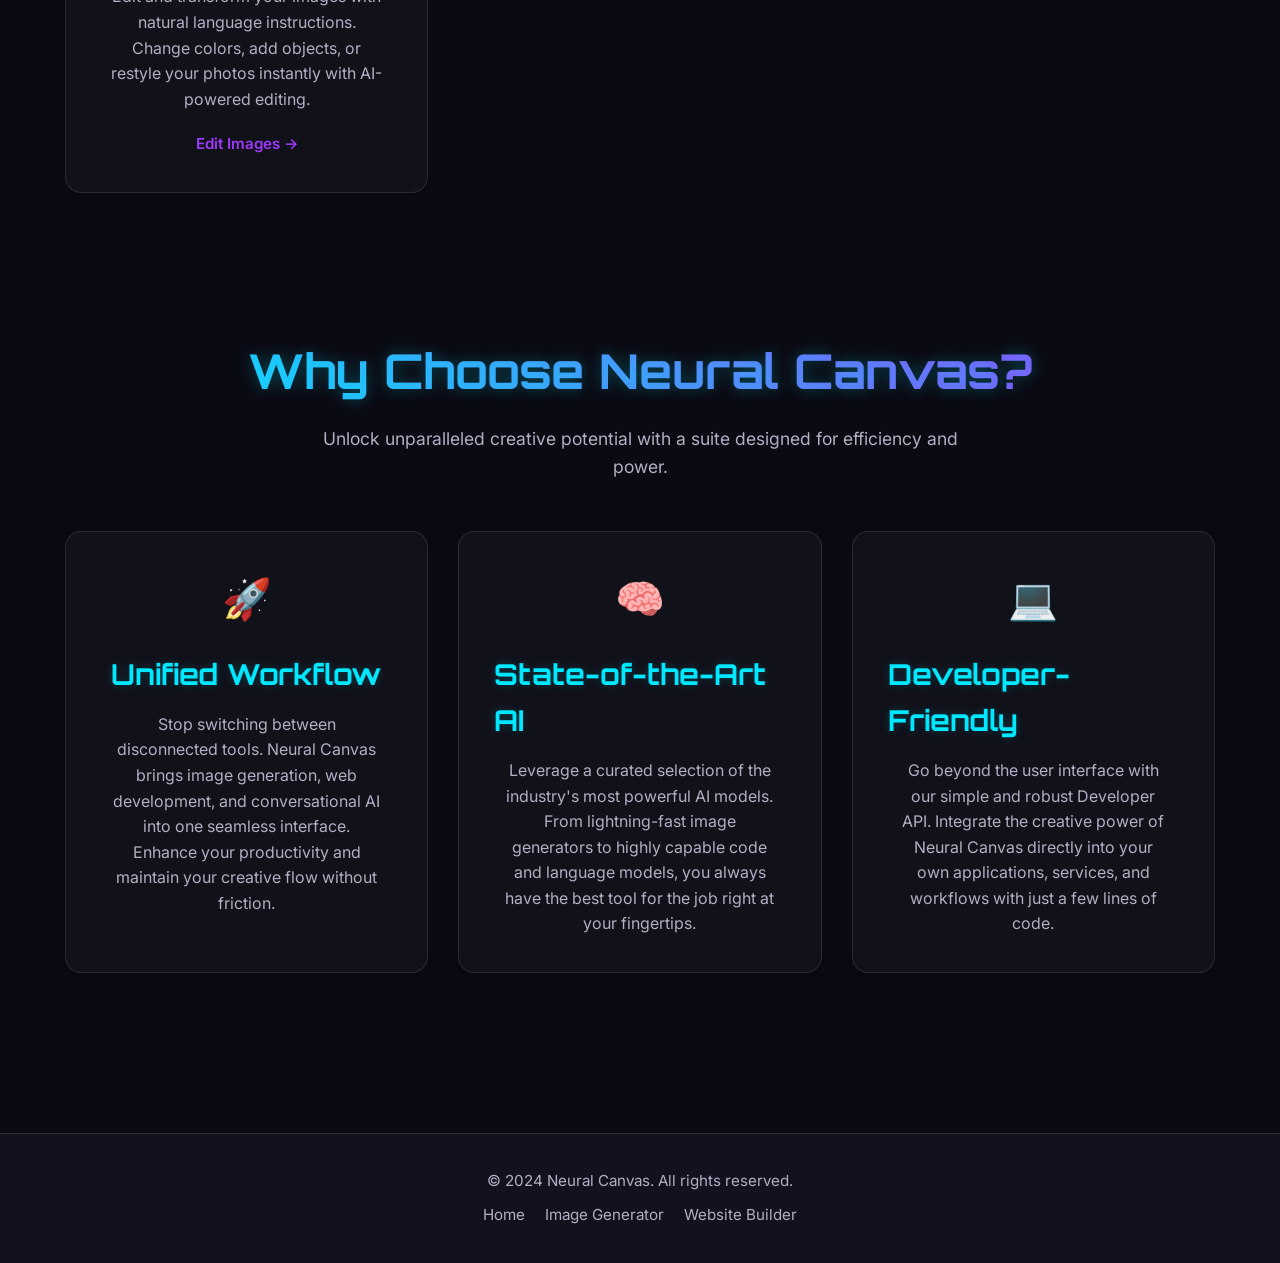
==== commit df6fbf77: "Add files via upload" ====
--- a/index.html
+++ b/index.html
@@ -3,8 +3,24 @@
     <meta charset="UTF-8">
     <meta name="viewport" content="width=device-width, initial-scale=1.0">
     <title>Neural Canvas: AI-Powered Creative Suite for Digital Creators</title>
-    <meta name="description" content="Neural Canvas is the ultimate AI suite for creators. Generate stunning images, build websites, and chat with an intelligent AI to bring your ideas to life instantly.">
+    <meta name="description" content="Neural Canvas is the ultimate AI suite for creators. Generate stunning images and build websites to bring your ideas to life instantly.">
     <link rel="canonical" href="https://neuralcanvas.example.com/" />
+    <!-- Open Graph / Facebook -->
+    <meta property="og:site_name" content="Neural Canvas">
+    <meta property="og:type" content="website">
+    <meta property="og:title" content="Neural Canvas: AI-Powered Creative Suite for Digital Creators">
+    <meta property="og:description" content="Neural Canvas is the ultimate AI suite for creators. Generate stunning images and build websites to bring your ideas to life instantly.">
+    <meta property="og:url" content="https://neuralcanvas.example.com/">
+    <meta property="og:image" content="https://neuralcanvas.example.com/social-share-image.png">
+    <meta property="og:image:width" content="1200">
+    <meta property="og:image:height" content="630">
+    <!-- Twitter -->
+    <meta name="twitter:card" content="summary_large_image">
+    <meta name="twitter:site" content="@NeuralCanvasAI"> <!-- Placeholder Twitter handle -->
+    <meta name="twitter:creator" content="@NeuralCanvasAI">
+    <meta name="twitter:title" content="Neural Canvas: AI-Powered Creative Suite for Digital Creators">
+    <meta name="twitter:description" content="Neural Canvas is the ultimate AI suite for creators. Generate stunning images and build websites to bring your ideas to life instantly.">
+    <meta name="twitter:image" content="https://neuralcanvas.example.com/social-share-image.png">
     <link rel="stylesheet" href="style.css">
     <link rel="preconnect" href="https://fonts.googleapis.com">
     <link rel="preconnect" href="https://fonts.gstatic.com" crossorigin>
@@ -15,7 +31,7 @@
       "@type": "WebSite",
       "name": "Neural Canvas",
       "url": "https://neuralcanvas.example.com/",
-      "description": "Neural Canvas is an AI-powered creative suite for generating stunning images, building responsive websites instantly, and interacting with an advanced AI chatbot.",
+      "description": "Neural Canvas is an AI-powered creative suite for generating stunning images and building responsive websites instantly.",
       "potentialAction": {
         "@type": "SearchAction",
         "target": "https://neuralcanvas.example.com/search?q={search_term_string}",
@@ -23,6 +39,9 @@
       }
     }
     </script>
+    <meta name="google-site-verification" content="r_Cs1I095TCgM9oTeFqXpnCRIDX28erq88hy1KZfTbM" />
+    <meta name="google-adsense-account" content="ca-pub-2419948291626227">
+    <script defer src="/_vercel/insights/script.js"></script>
 </head>
 <body class="home-page">
     <div class="bg-animation">
@@ -41,7 +60,6 @@
             <a href="/" class="nav-link active">Home</a>
             <a href="/image-generator.html" class="nav-link">Image Generator</a>
             <a href="/website-builder.html" class="nav-link">Website Builder</a>
-            <a href="/chatbot.html" class="nav-link">Chatbot</a>
             <a href="/api-docs.html" class="nav-link">API Docs</a>
             <a href="/image-edit9r.html" class="nav-link">Image Editor</a>
         </nav>
@@ -59,7 +77,7 @@
                 <span class="title-glow">Create</span>
                 <span class="title-accent">Beyond Limits</span>
             </h1>
-            <p class="subtitle">Your AI-Powered Creative Suite for Image Generation, Web Development, and Chat</p>
+            <p class="subtitle">Your AI-Powered Creative Suite for Image Generation and Web Development</p>
             <p class="intro-paragraph">Neural Canvas empowers you to **create beyond limits** with cutting-edge artificial intelligence. Generate unique AI art, design responsive websites in minutes, and get instant answers from our intelligent AI chatbot. Streamline your creative workflow and bring your ideas to life faster than ever before.</p>
             <a href="/image-generator.html" class="hero-cta">Start Creating Now ✨</a>
         </section>
@@ -82,12 +100,7 @@
                     <p>Describe your ideal website and watch our AI build a complete, responsive, and customizable site with HTML, CSS, and JavaScript in seconds.</p>
                     <span class="feature-link">Build a Website &rarr;</span>
                 </a>
-                <a href="/chatbot.html" class="feature-card">
-                    <div class="feature-icon">🤖</div>
-                    <h3>AI Chatbot</h3>
-                    <p>Engage with our advanced AI assistant. Ask complex questions, get help with code, brainstorm ideas, or analyze images with its vision capabilities.</p>
-                    <span class="feature-link">Start Chatting &rarr;</span>
-                </a>
+                
                 <a href="/api-docs.html" class="feature-card">
                     <div class="feature-icon">🔌</div>
                     <h3>Developer API</h3>
--- a/style.css
+++ b/style.css
@@ -2,24 +2,35 @@
     margin: 0;
     padding: 0;
     box-sizing: border-box;
+    /* Disable text selection by default */
+    -webkit-user-select: none; /* Safari */
+    -moz-user-select: none;    /* Firefox */
+    -ms-user-select: none;     /* IE10+ */
+    user-select: none;         /* Standard */
 }
 
 :root {
-    --bg-primary: #080810; /* Darker, deep background */
-    --bg-secondary: #121220; /* Slightly lighter for containers */
-    --bg-tertiary: #1C1C30; /* Even lighter for nested elements */
-    --neon-cyan: #00e0ff; /* Slightly brighter cyan */
-    --neon-purple: #8e2de2; /* Deep purple */
-    --neon-pink: #f72585; /* Vibrant pink */
-    --text-primary: #e0e0e0; /* Off-white for main text */
-    --text-secondary: #a0a0b0; /* Softer grey for secondary text */
-    --glass-bg: rgba(255, 255, 255, 0.03); /* More transparent glass */
-    --glass-border: rgba(255, 255, 255, 0.08); /* Finer glass border */
-    --border-radius-main: 25px; /* More rounded corners */
-    --border-radius-sm: 15px; /* Smaller rounded corners */
-    --shadow-light: 0 4px 15px rgba(0, 0, 0, 0.2);
-    --shadow-medium: 0 8px 30px rgba(0, 0, 0, 0.4);
-    --shadow-neon-cyan: 0 0 25px rgba(0, 224, 255, 0.4);
+    --bg-primary: #0A0A13; /* Deep, dark space background */
+    --bg-secondary: #12121E; /* Slightly lighter for main sections */
+    --bg-tertiary: #1C1C2C; /* For nested cards or interactive elements */
+    
+    --neon-cyan: #00E8FF; /* Brighter, more electric cyan */
+    --neon-purple: #9D38FA; /* Richer, more vibrant purple */
+    --neon-pink: #FF4081; /* Punchier pink */
+
+    --text-primary: #EAEAEA; /* Near-white for main content */
+    --text-secondary: #B0B0C4; /* Soft grey for descriptions, less crucial text */
+    --text-highlight: var(--neon-cyan); /* For active states or important keywords */
+
+    --glass-bg: rgba(255, 255, 255, 0.03); /* More transparent glass base */
+    --glass-border: rgba(255, 255, 255, 0.1); /* Slightly more visible glass border */
+    --border-radius-main: 16px; /* Modern, medium rounded corners */
+    --border-radius-sm: 8px; /* Smaller rounded corners for elements */
+
+    --shadow-light: 0 4px 12px rgba(0, 0, 0, 0.25); /* Subtle depth */
+    --shadow-medium: 0 8px 25px rgba(0, 0, 0, 0.4); /* More pronounced shadow */
+    --shadow-neon: 0 0 25px rgba(0, 232, 255, 0.35); /* Soft, glowing neon shadow */
+    --shadow-inset: inset 0 2px 6px rgba(0, 0, 0, 0.3); /* For inputs */
 }
 
 body {
@@ -31,6 +42,17 @@
     position: relative;
     line-height: 1.6;
     scroll-behavior: smooth;
+    text-rendering: optimizeLegibility; /* Enhance text readability */
+    -webkit-font-smoothing: antialiased; /* Smoother fonts on Webkit */
+    -moz-osx-font-smoothing: grayscale; /* Smoother fonts on Firefox */
+}
+
+/* Allow text selection for specific elements */
+input, textarea, pre, code {
+    -webkit-user-select: text;
+    -moz-user-select: text;
+    -ms-user-select: text;
+    user-select: text;
 }
 
 /* Background Animations */
@@ -47,17 +69,17 @@
 .glow-sphere {
     position: absolute;
     border-radius: 50%;
-    filter: blur(120px); /* Increased blur */
-    opacity: 0.6; /* Slightly less opaque */
-    animation: float 20s infinite ease-in-out;
-    will-change: transform, opacity; /* Performance optimization */
+    filter: blur(120px); /* More blur for a softer glow */
+    opacity: 0.4; /* Slightly less opaque */
+    animation: float 30s infinite ease-in-out; /* Slower animation */
+    will-change: transform, opacity;
 }
 
 .sphere-1 {
     width: 600px;
     height: 600px;
     background: radial-gradient(circle, var(--neon-cyan), transparent);
-    top: -300px;
+    top: -250px;
     left: -300px;
     animation-delay: 0s;
 }
@@ -68,17 +90,17 @@
     background: radial-gradient(circle, var(--neon-purple), transparent);
     bottom: -250px;
     right: -250px;
-    animation-delay: 5s;
+    animation-delay: 10s;
 }
 
 .sphere-3 {
     width: 400px;
     height: 400px;
     background: radial-gradient(circle, var(--neon-pink), transparent);
-    top: 50%;
-    left: 50%;
+    top: 30%;
+    left: 70%;
     transform: translate(-50%, -50%);
-    animation-delay: 10s;
+    animation-delay: 20s;
 }
 
 .grid-overlay {
@@ -88,11 +110,11 @@
     width: 100%;
     height: 100%;
     background-image:
-        linear-gradient(rgba(0, 224, 255, 0.03) 1px, transparent 1px),
-        linear-gradient(90deg, rgba(0, 224, 255, 0.03) 1px, transparent 1px);
-    background-size: 50px 50px;
-    animation: gridMove 30s linear infinite;
-    opacity: 0.8;
+        linear-gradient(rgba(0, 232, 255, 0.03) 1px, transparent 1px),
+        linear-gradient(90deg, rgba(0, 232, 255, 0.03) 1px, transparent 1px);
+    background-size: 50px 50px; /* Larger grid cells */
+    animation: gridMove 50s linear infinite; /* Slower animation */
+    opacity: 0.6;
 }
 
 @keyframes float {
@@ -111,21 +133,21 @@
     display: flex;
     justify-content: space-between;
     align-items: center;
-    padding: 20px 40px;
-    background: rgba(8, 8, 16, 0.5);
-    backdrop-filter: blur(10px);
+    padding: 20px 35px;
+    background: rgba(10, 10, 19, 0.7); /* Slightly more transparent */
+    backdrop-filter: blur(15px); /* Stronger blur */
     border-bottom: 1px solid var(--glass-border);
     position: sticky;
     top: 0;
     z-index: 100;
 }
 .logo { font-family: 'Orbitron', monospace; font-size: 1.8rem; font-weight: 900; text-decoration: none; }
-.logo-glow { color: var(--neon-cyan); text-shadow: 0 0 10px var(--neon-cyan); }
+.logo-glow { color: var(--neon-cyan); text-shadow: 0 0 10px var(--neon-cyan), 0 0 20px rgba(0, 232, 255, 0.5); }
 .logo-accent { color: var(--text-primary); }
 
-.main-nav { display: flex; gap: 30px; }
-.nav-link { color: var(--text-secondary); text-decoration: none; font-weight: 500; transition: all 0.2s ease; position: relative; padding: 5px 0; }
-.nav-link::after { content: ''; position: absolute; bottom: 0; left: 0; width: 0; height: 2px; background: var(--neon-cyan); transition: width 0.3s ease; }
+.main-nav { display: flex; gap: 30px; } /* Slightly less gap */
+.nav-link { color: var(--text-secondary); text-decoration: none; font-weight: 500; transition: all 0.3s ease; position: relative; padding: 5px 0; }
+.nav-link::after { content: ''; position: absolute; bottom: -5px; left: 50%; transform: translateX(-50%); width: 0; height: 3px; background: var(--neon-cyan); border-radius: 2px; transition: width 0.4s cubic-bezier(0.25, 0.8, 0.25, 1); }
 .nav-link:hover, .nav-link.active { color: var(--text-primary); }
 .nav-link:hover::after, .nav-link.active::after { width: 100%; }
 .nav-link.active { color: var(--neon-cyan); }
@@ -134,11 +156,11 @@
 
 /* Main Container & Page Layout */
 .container {
-    max-width: 1200px;
+    max-width: 1200px; /* Wider container */
     margin: 0 auto;
-    padding: 40px 20px; /* More padding */
+    padding: 40px 25px;
     position: relative;
-    z-index: 1; /* Ensure content is above background */
+    z-index: 1;
 }
 .page-container { padding-top: 60px; padding-bottom: 60px; }
 
@@ -149,166 +171,197 @@
 }
 .header-glow {
     position: absolute;
-    top: -50px;
+    top: -60px;
     left: 50%;
     transform: translateX(-50%);
-    width: 400px; /* Wider glow */
-    height: 120px; /* Taller glow */
-    background: radial-gradient(ellipse, rgba(0, 224, 255, 0.3), transparent);
-    filter: blur(50px); /* Stronger blur */
-    animation: pulse-glow 3s ease-in-out infinite;
+    width: 400px;
+    height: 120px;
+    background: radial-gradient(ellipse, rgba(0, 232, 255, 0.3), transparent);
+    filter: blur(50px);
+    animation: pulse-glow 3.5s ease-in-out infinite alternate;
     z-index: -1;
 }
 
 @keyframes pulse-glow {
-    0%, 100% { opacity: 0.3; transform: translateX(-50%) scale(1); }
-    50% { opacity: 0.7; transform: translateX(-50%) scale(1.1); } /* Stronger pulse */
+    0% { opacity: 0.3; transform: translateX(-50%) scale(1); }
+    100% { opacity: 0.6; transform: translateX(-50%) scale(1.1); }
 }
 
 .main-title {
     text-align: center;
     font-family: 'Orbitron', monospace;
-    font-size: 4.5rem; /* Larger font size */
+    font-size: 4.5rem;
     font-weight: 900;
-    margin-bottom: 15px; /* More space */
+    margin-bottom: 15px;
     position: relative;
     letter-spacing: 3px;
-    text-shadow: 0 0 40px rgba(0, 224, 255, 0.5); /* Sharper text shadow */
+    text-shadow: 0 0 40px rgba(0, 232, 255, 0.5);
 }
 
 .title-glow {
     background: linear-gradient(45deg, var(--neon-cyan), var(--neon-purple));
     -webkit-background-clip: text;
     -webkit-text-fill-color: transparent;
-    animation: text-shimmer 3s ease-in-out infinite alternate; /* Slower, alternating shimmer */
+    animation: text-shimmer 4s ease-in-out infinite alternate;
 }
 
 .title-accent {
     color: var(--text-primary);
-    text-shadow: 0 0 25px rgba(255, 255, 255, 0.6); /* Slightly more prominent accent shadow */
+    text-shadow: 0 0 25px rgba(255, 255, 255, 0.6);
 }
 
 @keyframes text-shimmer {
-    0%, 100% { filter: brightness(1); text-shadow: 0 0 20px rgba(0, 224, 255, 0.5); }
-    50% { filter: brightness(1.3); text-shadow: 0 0 40px rgba(0, 224, 255, 0.8); }
+    0% { filter: brightness(1); text-shadow: 0 0 20px rgba(0, 232, 255, 0.4); }
+    100% { filter: brightness(1.3); text-shadow: 0 0 40px rgba(0, 232, 255, 0.7); }
 }
 
 .subtitle {
     text-align: center;
     color: var(--text-secondary);
-    font-size: 1.25rem; /* Slightly larger */
-    margin-bottom: 20px; /* Adjust spacing to fit new paragraph */
-    letter-spacing: 1.5px;
-}
-
-.intro-paragraph { /* New style for the added paragraph */
+    font-size: 1.25rem;
+    margin-bottom: 25px;
+    letter-spacing: 1px;
+}
+
+.intro-paragraph {
     text-align: center;
     color: var(--text-primary);
-    font-size: 1.15rem; /* Slightly smaller than subtitle but still prominent */
+    font-size: 1.1rem;
     max-width: 800px;
-    margin: 0 auto 40px auto; /* More space below */
+    margin: 0 auto 40px auto;
     line-height: 1.7;
-    padding: 0 10px;
+    padding: 0 15px;
 }
 
 .hero-cta {
     display: inline-block;
     background: linear-gradient(135deg, var(--neon-cyan), var(--neon-purple));
-    color: var(--bg-primary); /* Dark text on neon */
+    color: var(--bg-primary);
     padding: 18px 40px;
-    border-radius: 50px; /* Larger pill */
+    border-radius: 50px;
     text-decoration: none;
-    font-weight: 700; /* Bolder text */
-    font-size: 1.1rem; /* Larger text */
-    transition: all 0.3s ease;
-    box-shadow: 0 8px 25px rgba(0, 224, 255, 0.3); /* Stronger shadow */
+    font-weight: 700;
+    font-size: 1.1rem;
+    transition: all 0.3s cubic-bezier(0.25, 0.8, 0.25, 1);
+    box-shadow: 0 8px 25px rgba(0, 232, 255, 0.3);
+    text-transform: uppercase;
+    letter-spacing: 1.5px;
 }
 
 .hero-cta:hover {
-    transform: translateY(-3px) scale(1.05); /* More pronounced hover */
-    box-shadow: 0 12px 35px rgba(0, 224, 255, 0.5); /* Stronger neon shadow */
+    transform: translateY(-5px) scale(1.05);
+    box-shadow: 0 15px 40px rgba(0, 232, 255, 0.5);
 }
 
 /* Home Page: Features */
 .features-section {
-    padding: 80px 0;
+    padding: 70px 0;
 }
 .features-grid {
     display: grid;
-    grid-template-columns: repeat(auto-fit, minmax(300px, 1fr)); /* Auto-fit columns, min width 300px */
+    grid-template-columns: repeat(auto-fit, minmax(300px, 1fr));
     gap: 30px;
 }
 .feature-card {
-    background: var(--glass-bg); /* Consistent background */
-    border: 1px solid var(--glass-border); /* Finer border */
-    border-radius: var(--border-radius-main); /* More rounded corners */
-    padding: 40px; /* More padding */
+    background: var(--glass-bg);
+    border: 1px solid var(--glass-border);
+    border-radius: var(--border-radius-main);
+    padding: 35px;
     text-decoration: none;
-    color: var(--text-primary); /* Darker text */
-    transition: all 0.3s ease;
+    color: var(--text-primary);
+    transition: all 0.3s cubic-bezier(0.25, 0.8, 0.25, 1);
     display: flex;
     flex-direction: column;
     justify-content: center;
     align-items: center;
+    box-shadow: var(--shadow-light);
+    position: relative;
+    overflow: hidden;
+}
+.feature-card::before {
+    content: '';
+    position: absolute;
+    top: 0;
+    left: 0;
+    width: 100%;
+    height: 100%;
+    background: radial-gradient(circle at top left, rgba(0,232,255,0.05) 0%, transparent 70%);
+    opacity: 0;
+    transition: opacity 0.3s ease-out;
+    z-index: 0;
+}
+.feature-card:hover::before {
+    opacity: 1;
 }
 .feature-card:hover {
-    transform: translateY(-10px); /* More pronounced hover */
-    border-color: var(--neon-cyan); /* Slightly brighter border */
-    box-shadow: 0 15px 40px rgba(0, 0, 0, 0.15); /* Stronger shadow */
+    transform: translateY(-10px);
+    border-color: var(--neon-cyan);
+    box-shadow: var(--shadow-medium), var(--shadow-neon);
 }
 .feature-icon {
-    font-size: 2.5rem; /* Larger icon */
-    margin-bottom: 20px; /* More space */
+    font-size: 2.5rem;
+    margin-bottom: 20px;
+    position: relative;
+    z-index: 1;
 }
 .feature-card h3 {
     font-family: 'Orbitron', monospace;
-    font-size: 1.8rem; /* Larger font */
-    margin-bottom: 15px; /* More space */
-    color: var(--text-primary); /* Darker text */
+    font-size: 1.8rem;
+    margin-bottom: 15px;
+    color: var(--neon-cyan);
+    text-shadow: 0 0 10px rgba(0, 232, 255, 0.2);
+    position: relative;
+    z-index: 1;
 }
 .feature-card p {
-    color: var(--text-secondary); /* Softer text */
-    flex-grow: 1; /* Allow text to expand */
+    color: var(--text-secondary);
+    flex-grow: 1;
     text-align: center;
-    padding: 10px;
+    padding: 0 10px;
+    font-size: 1rem;
+    position: relative;
+    z-index: 1;
 }
 .feature-link {
-    color: var(--neon-cyan); /* Brighter link */
-    font-weight: 600; /* Slightly bolder */
-    margin-top: 20px; /* More space */
+    color: var(--neon-purple);
+    font-weight: 600;
+    margin-top: 20px;
+    font-size: 0.95rem;
+    position: relative;
+    z-index: 1;
 }
 
 /* Tool Pages Layout */
 .tool-wrapper {
-    background: var(--glass-bg); /* More transparent glass */
-    backdrop-filter: blur(25px); /* Stronger blur */
-    border: 1px solid var(--glass-border); /* Finer border */
-    border-radius: var(--border-radius-main); /* Uniform rounded corners */
-    padding: 50px; /* More padding */
-    box-shadow: var(--shadow-medium); /* Slightly stronger shadow */
+    background: var(--glass-bg);
+    backdrop-filter: blur(25px);
+    border: 1px solid var(--glass-border);
+    border-radius: var(--border-radius-main);
+    padding: 50px;
+    box-shadow: var(--shadow-medium);
     transition: all 0.3s ease-in-out;
 }
 
 /* Section Headers */
 .section-header {
     text-align: center;
-    margin-bottom: 50px; /* More space */
+    margin-bottom: 50px;
 }
 
 .section-header h2 {
     font-family: 'Orbitron', monospace;
-    font-size: 2.8rem; /* Larger font */
-    margin-bottom: 12px;
+    font-size: 3rem;
+    margin-bottom: 15px;
     background: linear-gradient(45deg, var(--neon-cyan), var(--neon-purple));
     -webkit-background-clip: text;
     -webkit-text-fill-color: transparent;
-    text-shadow: 0 0 15px rgba(0, 224, 255, 0.3);
+    text-shadow: 0 0 15px rgba(0, 232, 255, 0.3);
 }
 
 .section-header p {
     color: var(--text-secondary);
     font-size: 1.1rem;
-    max-width: 600px;
+    max-width: 650px;
     margin: 0 auto;
 }
 
@@ -319,16 +372,16 @@
 
 textarea {
     width: 100%;
-    min-height: 140px; /* Taller textarea */
+    min-height: 140px;
     background: var(--bg-secondary);
-    border: 1px solid rgba(255, 255, 255, 0.1);
+    border: 1px solid rgba(255, 255, 255, 0.15);
     border-radius: var(--border-radius-sm);
     padding: 20px;
     color: var(--text-primary);
     font-size: 1rem;
     resize: vertical;
     transition: all 0.3s ease;
-    box-shadow: inset 0 2px 5px rgba(0, 0, 0, 0.1);
+    box-shadow: var(--shadow-inset);
 }
 
 textarea::placeholder {
@@ -339,20 +392,20 @@
 textarea:focus {
     outline: none;
     border-color: var(--neon-cyan);
-    box-shadow: 0 0 20px rgba(0, 224, 255, 0.3);
+    box-shadow: var(--shadow-neon), var(--shadow-inset);
     background: var(--bg-tertiary);
 }
 
 .advanced-options {
     display: grid;
-    grid-template-columns: repeat(auto-fit, minmax(250px, 1fr)); /* Larger min-width */
-    gap: 25px; /* More gap */
+    grid-template-columns: repeat(auto-fit, minmax(250px, 1fr));
+    gap: 25px;
     margin: 25px 0;
 }
 
 .option-group label {
     display: block;
-    margin-bottom: 10px; /* More space */
+    margin-bottom: 10px;
     color: var(--text-secondary);
     font-weight: 500;
     font-size: 0.95rem;
@@ -362,23 +415,23 @@
 .neon-select, .neon-input {
     width: 100%;
     background: var(--bg-secondary);
-    border: 1px solid rgba(255, 255, 255, 0.1);
+    border: 1px solid rgba(255, 255, 255, 0.15);
     border-radius: var(--border-radius-sm);
-    padding: 14px; /* More padding */
+    padding: 14px;
     color: var(--text-primary);
     transition: all 0.3s ease;
     appearance: none; /* Remove default arrow */
-    background-image: url("data:image/svg+xml,%3Csvg xmlns='http://www.w3.org/2000/svg' viewBox='0 0 24 24' fill='none' stroke='%2300E0FF' stroke-width='2' stroke-linecap='round' stroke-linejoin='round'%3E%3Cpolyline points='6 9 12 15 18 9'%3E%3C/polyline%3E%3C/svg%3E");
+    background-image: url("data:image/svg+xml,%3Csvg xmlns='http://www.w3.org/2000/svg' viewBox='0 0 24 24' fill='none' stroke='%2300E8FF' stroke-width='2' stroke-linecap='round' stroke-linejoin='round'%3E%3Cpolyline points='6 9 12 15 18 9'%3E%3C/polyline%3E%3C/svg%3E");
     background-repeat: no-repeat;
     background-position: right 15px center;
     background-size: 20px;
-    box-shadow: inset 0 2px 5px rgba(0, 0, 0, 0.1);
+    box-shadow: var(--shadow-inset);
 }
 
 .neon-select:focus, .neon-input:focus {
     outline: none;
     border-color: var(--neon-cyan);
-    box-shadow: 0 0 15px rgba(0, 224, 255, 0.2);
+    box-shadow: var(--shadow-neon), var(--shadow-inset);
     background-color: var(--bg-tertiary);
 }
 
@@ -388,16 +441,16 @@
     justify-content: space-between;
     align-items: center;
     cursor: pointer;
-    padding: 18px 25px; /* Increased padding */
-    font-size: 1.1rem; /* Slightly larger text */
+    padding: 15px 20px;
+    font-size: 1.05rem;
 }
 
 .model-selector #selectedImageModelText {
-    font-size: 1.1rem; /* Ensure the text itself is larger */
+    font-size: 1.05rem;
 }
 
 .model-selector .selector-icon {
-    font-size: 1.2rem; /* Make icon larger to match */
+    font-size: 1.2rem;
 }
 
 .model-selector.disabled {
@@ -411,15 +464,15 @@
     position: relative;
     background: linear-gradient(135deg, var(--neon-cyan), var(--neon-purple));
     border: none;
-    border-radius: 60px; /* increased radius for spacious look */
-    padding: 20px 48px; /* larger padding for more generous click area */
-    font-size: 1.2rem; /* larger, more readable text */
-    font-weight: 700; /* Bolder text */
-    color: var(--bg-primary); /* Dark text on neon */
+    border-radius: 50px;
+    padding: 18px 40px;
+    font-size: 1.1rem;
+    font-weight: 700;
+    color: var(--bg-primary);
     cursor: pointer;
-    transition: all 0.25s ease;
+    transition: all 0.3s cubic-bezier(0.25, 0.8, 0.25, 1);
     overflow: hidden;
-    box-shadow: 0 6px 26px rgba(0, 0, 0, 0.32);
+    box-shadow: 0 8px 25px rgba(0, 0, 0, 0.35);
     text-transform: uppercase;
     letter-spacing: 1.5px;
 }
@@ -428,25 +481,25 @@
     background: var(--bg-secondary);
     border: 1px solid var(--neon-cyan);
     color: var(--neon-cyan);
-    box-shadow: 0 4px 15px rgba(0, 0, 0, 0.2);
+    box-shadow: var(--shadow-light);
 }
 
 .action-btn.secondary-action:hover {
     background: var(--neon-cyan);
     color: var(--bg-primary);
-    box-shadow: 0 8px 25px rgba(0, 224, 255, 0.4);
+    box-shadow: var(--shadow-neon);
     transform: translateY(-3px);
-    filter: brightness(1); /* Reset brightness from main button hover */
+    filter: brightness(1.1);
 }
 
 .action-btn:hover {
-    transform: translateY(-3px);
-    box-shadow: 0 12px 35px rgba(0, 224, 255, 0.5); /* Stronger neon shadow */
+    transform: translateY(-5px);
+    box-shadow: var(--shadow-medium), var(--shadow-neon);
     filter: brightness(1.1);
 }
 
 .action-btn:disabled {
-    opacity: 0.4;
+    opacity: 0.5;
     cursor: not-allowed;
     filter: none;
     box-shadow: none;
@@ -455,8 +508,8 @@
 
 .btn-loader {
     display: none;
-    width: 24px; /* Larger loader */
-    height: 24px;
+    width: 22px;
+    height: 22px;
     border: 3px solid rgba(255, 255, 255, 0.3);
     border-top: 3px solid white;
     border-radius: 50%;
@@ -480,13 +533,13 @@
 .clear-btn {
     background: var(--bg-secondary);
     border: 1px solid rgba(255, 255, 255, 0.15);
-    border-radius: 60px; /* larger rounded pill */
-    padding: 16px 32px; /* increased padding */
+    border-radius: 50px;
+    padding: 16px 30px;
     color: var(--text-secondary);
     cursor: pointer;
     transition: all 0.3s ease;
-    font-size: 1.05rem; /* slightly larger text */
-    font-weight: 600;
+    font-size: 1rem;
+    font-weight: 500;
     flex-shrink: 0;
     position: relative;
     overflow: hidden;
@@ -500,7 +553,7 @@
     left: 50%;
     width: 0;
     height: 0;
-    background: linear-gradient(135deg, rgba(255, 0, 128, 0.2), rgba(255, 0, 255, 0.2));
+    background: linear-gradient(135deg, rgba(255, 64, 129, 0.2), rgba(157, 56, 250, 0.2));
     border-radius: 50%;
     transform: translate(-50%, -50%);
     transition: all 0.4s ease;
@@ -511,18 +564,18 @@
     border-color: var(--neon-pink);
     color: var(--neon-pink);
     transform: translateY(-2px);
-    box-shadow: 0 8px 20px rgba(255, 0, 255, 0.3);
+    box-shadow: 0 8px 20px rgba(255, 64, 129, 0.3);
 }
 
 .clear-btn:hover::before {
-    width: 150%; /* Larger ripple effect */
-    height: 150%;
+    width: 130%;
+    height: 130%;
     opacity: 1;
 }
 
 .clear-btn:active {
     transform: translateY(0);
-    box-shadow: 0 2px 10px rgba(255, 0, 255, 0.2);
+    box-shadow: 0 2px 10px rgba(255, 64, 129, 0.2);
 }
 
 /* Result Containers */
@@ -530,7 +583,7 @@
     background: var(--bg-secondary);
     border: 1px solid var(--glass-border);
     border-radius: var(--border-radius-main);
-    padding: 40px; /* More padding */
+    padding: 40px;
     margin-top: 40px;
     text-align: center;
     box-shadow: var(--shadow-medium);
@@ -538,25 +591,25 @@
 }
 
 .result-container:hover {
-    border-color: rgba(0, 224, 255, 0.2);
-    box-shadow: 0 10px 35px rgba(0, 224, 255, 0.1);
+    border-color: rgba(0, 232, 255, 0.2);
+    box-shadow: 0 10px 35px rgba(0, 232, 255, 0.1);
 }
 
 .result-container h3 {
     font-family: 'Orbitron', monospace;
     font-size: 1.8rem;
-    margin-bottom: 25px; /* More space */
+    margin-bottom: 25px;
     color: var(--neon-cyan);
-    text-shadow: 0 0 10px rgba(0, 224, 255, 0.2);
+    text-shadow: 0 0 10px rgba(0, 232, 255, 0.2);
 }
 
 .result-container img, .result-container video {
     max-width: 100%;
-    max-height: 550px; /* Slightly taller images */
+    max-height: 550px;
     border-radius: var(--border-radius-sm);
     box-shadow: 0 10px 30px rgba(0, 0, 0, 0.4);
-    border: 1px solid rgba(0, 224, 255, 0.1);
-    object-fit: contain; /* Ensure image fits without cropping */
+    border: 1px solid rgba(0, 232, 255, 0.1);
+    object-fit: contain;
 }
 
 #generatedImage {
@@ -568,26 +621,26 @@
 }
 
 .download-btn {
-    margin-top: 30px; /* More space */
-    background: rgba(0, 224, 255, 0.08);
+    margin-top: 30px;
+    background: rgba(0, 232, 255, 0.08);
     border: 1px solid var(--neon-cyan);
-    border-radius: 60px; /* larger pill */
-    padding: 14px 36px; /* bigger click area */
+    border-radius: 50px;
+    padding: 14px 35px;
     color: var(--neon-cyan);
     cursor: pointer;
-    transition: all 0.25s ease;
+    transition: all 0.3s ease;
     display: inline-flex;
     align-items: center;
     gap: 12px;
-    font-size: 1.05rem;
-    font-weight: 700;
+    font-size: 1rem;
+    font-weight: 600;
     text-decoration: none;
 }
 
 .download-btn:hover {
     background: var(--neon-cyan);
     color: var(--bg-primary);
-    box-shadow: 0 5px 20px rgba(0, 224, 255, 0.4);
+    box-shadow: 0 6px 20px rgba(0, 232, 255, 0.4);
     transform: translateY(-2px);
 }
 
@@ -597,30 +650,30 @@
 }
 
 .edit-generated-btn {
-    margin-top: 20px; /* More space */
+    margin-top: 25px;
     background: linear-gradient(135deg, var(--neon-cyan), var(--neon-purple));
     border: none;
     border-radius: 50px;
     padding: 12px 30px;
     font-size: 1rem;
-    font-weight: 600;
+    font-weight: 500;
     color: var(--bg-primary);
     cursor: pointer;
     transition: all 0.3s ease;
-    margin-left: 15px; /* More space between buttons */
-    box-shadow: 0 5px 15px rgba(0, 0, 0, 0.3);
+    margin-left: 15px;
+    box-shadow: 0 6px 18px rgba(0, 0, 0, 0.3);
 }
 
 .edit-generated-btn:hover {
     transform: translateY(-2px);
-    box-shadow: 0 8px 25px rgba(0, 224, 255, 0.4);
+    box-shadow: 0 8px 25px rgba(0, 232, 255, 0.4);
 }
 
 /* Status Messages */
 .generator-status-message {
-    display: none; /* Hidden by default */
-    margin-bottom: 25px; /* More space */
-    padding: 18px 25px; /* More padding */
+    display: none;
+    margin-bottom: 25px;
+    padding: 18px 25px;
     border-radius: var(--border-radius-sm);
     font-size: 1rem;
     font-weight: 500;
@@ -628,7 +681,7 @@
     color: var(--text-primary);
     background-color: rgba(255, 255, 255, 0.05);
     border: 1px solid rgba(255, 255, 255, 0.1);
-    backdrop-filter: blur(8px); /* More blur */
+    backdrop-filter: blur(8px);
     transition: opacity 0.3s ease-in-out;
     opacity: 1;
     box-shadow: var(--shadow-light);
@@ -636,26 +689,26 @@
 
 .generator-status-message.loading {
     color: var(--neon-cyan);
-    background-color: rgba(0, 224, 255, 0.08);
-    border-color: rgba(0, 224, 255, 0.3);
-    box-shadow: 0 0 15px rgba(0, 224, 255, 0.2);
+    background-color: rgba(0, 232, 255, 0.08);
+    border-color: rgba(0, 232, 255, 0.3);
+    box-shadow: 0 0 15px rgba(0, 232, 255, 0.2);
 }
 
 .generator-status-message.success {
-    color: #00ff80; /* Brighter green */
-    background-color: rgba(0, 255, 128, 0.08);
-    border-color: rgba(0, 255, 128, 0.3);
+    color: #00E676; /* Vibrant green */
+    background-color: rgba(0, 230, 118, 0.08);
+    border-color: rgba(0, 230, 118, 0.3);
 }
 
 .generator-status-message.error {
-    color: #ff4500; /* Orange-red for error */
-    background-color: rgba(255, 69, 0, 0.08);
-    border-color: rgba(255, 69, 0, 0.3);
+    color: #FF5252; /* Vibrant red */
+    background-color: rgba(255, 82, 82, 0.08);
+    border-color: rgba(255, 82, 82, 0.3);
 }
 
 #globalAppStatus {
     position: fixed;
-    bottom: 20px;
+    bottom: 30px;
     left: 50%;
     transform: translateX(-50%);
     z-index: 1010;
@@ -665,51 +718,51 @@
 .loading-overlay {
     position: fixed;
     inset: 0;
-    background: rgba(0, 0, 0, 0.85); /* Darker overlay */
+    background: rgba(0, 0, 0, 0.92); /* Even darker, more opaque */
     display: flex;
     align-items: center;
     justify-content: center;
     z-index: 1000;
     pointer-events: none;
-    backdrop-filter: blur(10px);
+    backdrop-filter: blur(18px);
 }
 
 .loading-content {
     text-align: center;
-    background: var(--bg-tertiary); /* Darker background */
-    border: 1px solid rgba(0, 224, 255, 0.3);
+    background: var(--bg-tertiary);
+    border: 1px solid rgba(0, 232, 255, 0.3);
     border-radius: var(--border-radius-main);
-    padding: 45px; /* More padding */
-    width: 320px; /* Slightly wider */
+    padding: 40px;
+    width: 300px;
     max-width: 90%;
-    animation: pulse-glow 2s ease-in-out infinite;
-    box-shadow: 0 15px 40px rgba(0, 224, 255, 0.25); /* Stronger shadow */
+    animation: pulse-glow 2s ease-in-out infinite alternate; /* Use existing pulse-glow for content */
+    box-shadow: 0 15px 35px rgba(0, 232, 255, 0.25);
     pointer-events: auto;
 }
 
 .spinner {
-    width: 45px; /* Larger spinner */
+    width: 45px;
     height: 45px;
-    border: 4px solid rgba(0, 224, 255, 0.3);
+    border: 4px solid rgba(0, 232, 255, 0.3);
     border-top: 4px solid var(--neon-cyan);
     border-radius: 50%;
     animation: spin 1s linear infinite;
-    margin: 0 auto 20px; /* More space */
+    margin: 0 auto 20px;
 }
 
 .loading-text {
-    font-size: 1.1rem; /* Larger text */
+    font-size: 1.1rem;
     margin-bottom: 10px;
     color: var(--neon-cyan);
 }
 
 .loading-dots span {
     display: inline-block;
-    width: 10px; /* Larger dots */
+    width: 10px;
     height: 10px;
     background: var(--neon-cyan);
     border-radius: 50%;
-    margin: 0 5px; /* More space */
+    margin: 0 5px;
     animation: bounce 1.4s ease-in-out infinite;
 }
 
@@ -729,21 +782,21 @@
 /* Error Notification */
 .error-notification {
     position: fixed;
-    bottom: 30px;
+    bottom: 35px;
     left: 50%;
     transform: translateX(-50%);
-    background: rgba(255, 69, 0, 0.9); /* Opaque background */
-    border: 1px solid #ff4500;
+    background: rgba(255, 82, 82, 0.98);
+    border: 1px solid #FF5252;
     border-radius: var(--border-radius-sm);
     padding: 18px 25px;
     color: white;
-    font-weight: 600;
+    font-weight: 500;
     z-index: 1000;
-    box-shadow: 0 5px 20px rgba(255, 69, 0, 0.4);
+    box-shadow: 0 5px 18px rgba(255, 82, 82, 0.4);
     display: flex;
     align-items: center;
     gap: 15px;
-    animation: slideInUp 0.5s ease-out;
+    animation: slideInUp 0.6s ease-out;
 }
 
 .error-notification .error-icon {
@@ -771,8 +824,8 @@
 /* Website Preview */
 .preview-controls {
     display: flex;
-    gap: 12px; /* Slightly less gap */
-    margin-bottom: 25px; /* More space */
+    gap: 15px;
+    margin-bottom: 25px;
     justify-content: center;
 }
 
@@ -780,33 +833,33 @@
     background: var(--bg-tertiary);
     border: 1px solid rgba(255, 255, 255, 0.1);
     border-radius: 30px;
-    padding: 12px 22px; /* increased padding for easier tapping */
+    padding: 12px 20px;
     color: var(--text-secondary);
     cursor: pointer;
-    transition: all 0.25s ease;
-    font-size: 1rem; /* slightly larger */
-    font-weight: 600;
+    transition: all 0.3s ease;
+    font-size: 0.95rem;
+    font-weight: 500;
 }
 
 .preview-btn.active {
     background: var(--neon-cyan);
     color: var(--bg-primary);
     border-color: var(--neon-cyan);
-    box-shadow: 0 0 15px rgba(0, 224, 255, 0.4);
-    transform: translateY(-1px);
+    box-shadow: 0 0 15px rgba(0, 232, 255, 0.4);
+    transform: translateY(-2px);
 }
 
 .preview-btn:hover:not(.active) {
     background: rgba(255, 255, 255, 0.1);
-    border-color: rgba(0, 224, 255, 0.3);
+    border-color: rgba(0, 232, 255, 0.3);
     color: var(--text-primary);
 }
 
 .preview-wrapper {
     position: relative;
     width: 100%;
-    height: 650px; /* Taller preview */
-    background: var(--bg-primary); /* Darker background for iframe container */
+    height: 700px;
+    background: var(--bg-primary);
     border-radius: var(--border-radius-main);
     overflow: hidden;
     border: 1px solid var(--glass-border);
@@ -814,32 +867,32 @@
     display: flex;
     justify-content: center;
     align-items: center;
-    padding: 15px; /* Inner padding for the "device" look */
+    padding: 15px;
 }
 
 #websitePreview {
     width: 100%;
     height: 100%;
     border: none;
-    background: white; /* Iframe content is white */
-    transition: all 0.4s ease-in-out; /* Smoother transition */
-    border-radius: 10px; /* Inner border radius for iframe */
+    background: white;
+    transition: all 0.4s cubic-bezier(0.25, 0.8, 0.25, 1);
+    border-radius: 10px;
     box-shadow: inset 0 0 10px rgba(0, 0, 0, 0.1);
 }
 
 #websitePreview.mobile {
-    width: 390px; /* iPhone 12 Pro dimensions */
-    height: 844px;
+    width: 400px; /* Common mobile width */
+    height: 850px; /* Common mobile height */
     max-width: 100%;
     max-height: 100%;
-    border-radius: 40px; /* More pronounced device curves */
-    border: 8px solid var(--bg-secondary); /* Device frame */
-    box-shadow: 0 20px 50px rgba(0, 0, 0, 0.6); /* Deeper shadow */
+    border-radius: 35px;
+    border: 8px solid var(--bg-secondary);
+    box-shadow: 0 20px 50px rgba(0, 0, 0, 0.6);
 }
 
 #websitePreview.tablet {
-    width: 820px; /* iPad Air dimensions */
-    height: 1180px;
+    width: 800px; /* Common tablet width */
+    height: 1050px; /* Common tablet height */
     max-width: 100%;
     max-height: 100%;
     border-radius: 25px;
@@ -851,8 +904,8 @@
     display: flex;
     gap: 15px;
     justify-content: center;
-    margin-top: 30px; /* More space */
-    flex-wrap: wrap; /* Allow wrapping */
+    margin-top: 30px;
+    flex-wrap: wrap;
 }
 
 /* History Section */
@@ -860,7 +913,7 @@
     background: var(--bg-secondary);
     border: 1px solid var(--glass-border);
     border-radius: var(--border-radius-main);
-    padding: 30px 40px;
+    padding: 30px 35px;
     margin-top: 40px;
     text-align: center;
 }
@@ -870,12 +923,13 @@
     font-size: 1.8rem;
     margin-bottom: 10px;
     color: var(--neon-cyan);
-    text-shadow: 0 0 10px rgba(0, 224, 255, 0.2);
+    text-shadow: 0 0 10px rgba(0, 232, 255, 0.2);
 }
 
 .history-container p {
     color: var(--text-secondary);
     margin-bottom: 25px;
+    font-size: 0.95rem;
 }
 
 .history-grid {
@@ -889,13 +943,15 @@
     border-radius: var(--border-radius-sm);
     overflow: hidden;
     cursor: pointer;
-    border: 2px solid transparent;
-    transition: all 0.3s ease;
+    border: 3px solid transparent;
+    transition: all 0.3s cubic-bezier(0.25, 0.8, 0.25, 1);
+    box-shadow: var(--shadow-light);
 }
 
 .history-item:hover {
     border-color: var(--neon-cyan);
     transform: scale(1.05);
+    box-shadow: 0 0 20px rgba(0, 232, 255, 0.3);
 }
 
 .history-item img {
@@ -920,6 +976,14 @@
     align-items: center;
     flex-wrap: wrap;
     gap: 10px;
+    box-shadow: var(--shadow-light);
+    transition: all 0.3s ease;
+}
+
+.history-item-website:hover {
+    border-color: var(--neon-purple);
+    box-shadow: 0 0 15px rgba(157, 56, 250, 0.2);
+    transform: translateY(-2px);
 }
 
 .history-prompt {
@@ -927,6 +991,7 @@
     text-align: left;
     color: var(--text-secondary);
     margin: 0;
+    font-size: 0.95rem;
 }
 
 .history-actions {
@@ -936,27 +1001,28 @@
 }
 
 .history-btn {
-    background: rgba(0, 224, 255, 0.1);
+    background: rgba(0, 232, 255, 0.1);
     border: 1px solid var(--neon-cyan);
     border-radius: 30px;
     padding: 8px 16px;
     color: var(--neon-cyan);
     cursor: pointer;
     transition: all 0.2s ease;
-    font-weight: 600;
+    font-weight: 500;
+    font-size: 0.9rem;
 }
 
 .history-btn:hover {
     background: var(--neon-cyan);
     color: var(--bg-primary);
-    box-shadow: 0 0 10px rgba(0, 224, 255, 0.3);
+    box-shadow: 0 0 10px rgba(0, 232, 255, 0.3);
 }
 
 /* Chatbot UI */
 .chat-container {
     display: flex;
     flex-direction: column;
-    height: 70vh; /* Increased from min-height to fixed height */
+    height: 70vh;
     background: var(--glass-bg);
     border: 1px solid var(--glass-border);
     border-radius: var(--border-radius-main);
@@ -967,17 +1033,17 @@
 .chat-messages {
     flex: 1;
     overflow-y: auto;
-    padding: 25px; /* More padding */
+    padding: 25px;
     display: flex;
     flex-direction: column;
-    gap: 20px; /* More space between messages */
+    gap: 18px;
     scroll-behavior: smooth;
 }
 
 .message {
     display: flex;
-    max-width: 85%; /* Slightly wider messages */
-    animation: fadeIn 0.4s ease-out;
+    max-width: 85%;
+    animation: fadeIn 0.5s ease-out;
     position: relative;
     z-index: 1;
 }
@@ -992,21 +1058,21 @@
 
 .message-content {
     display: flex;
-    gap: 12px; /* Adjusted gap */
+    gap: 12px;
     align-items: flex-start;
 }
 
 .message-avatar {
-    width: 40px; /* Larger avatar */
+    width: 40px;
     height: 40px;
     border-radius: 50%;
     background: linear-gradient(135deg, var(--neon-cyan), var(--neon-purple));
     display: flex;
     align-items: center;
     justify-content: center;
-    font-size: 1.3rem; /* Larger icon */
+    font-size: 1.3rem;
     flex-shrink: 0;
-    box-shadow: 0 0 10px rgba(0, 224, 255, 0.3);
+    box-shadow: 0 0 10px rgba(0, 232, 255, 0.3);
 }
 
 .bot-message .message-avatar {
@@ -1015,49 +1081,50 @@
 
 .user-message .message-avatar {
     background: linear-gradient(135deg, var(--neon-purple), var(--neon-pink));
-    box-shadow: 0 0 10px rgba(142, 45, 226, 0.3);
+    box-shadow: 0 0 10px rgba(157, 56, 250, 0.3);
 }
 
 .message-text {
-    background: var(--bg-tertiary); /* Darker background for bubbles */
-    padding: 16px; /* More padding */
+    background: var(--bg-tertiary);
+    padding: 16px;
     border-radius: var(--border-radius-sm);
-    border: 1px solid rgba(255, 255, 255, 0.1);
+    border: 1px solid rgba(255, 255, 255, 0.15);
     word-wrap: break-word;
-    word-break: break-word; /* Ensure long strings break */
-    line-height: 1.6;
+    word-break: break-word;
+    line-height: 1.5;
     color: var(--text-primary);
     box-shadow: var(--shadow-light);
+    font-size: 1rem;
 }
 
 .user-message .message-text {
-    background: rgba(0, 224, 255, 0.15); /* Slightly more prominent user bubble */
-    border-color: rgba(0, 224, 255, 0.3);
+    background: rgba(0, 232, 255, 0.15);
+    border-color: rgba(0, 232, 255, 0.3);
 }
 
 .message-image {
     max-width: 100%;
     height: auto;
     border-radius: var(--border-radius-sm);
-    margin-top: 10px; /* Space between text and image if both */
+    margin-top: 10px;
     box-shadow: 0 5px 15px rgba(0, 0, 0, 0.3);
 }
 
 .chat-input-container {
     display: flex;
-    gap: 15px; /* More space */
-    padding: 20px 25px; /* More padding */
+    gap: 15px;
+    padding: 20px 25px;
     background: var(--bg-secondary);
     border-top: 1px solid rgba(255, 255, 255, 0.1);
-    align-items: flex-end; /* Align items to the bottom */
-    flex-wrap: wrap; /* Allow wrapping for image preview */
+    align-items: flex-end;
+    flex-wrap: wrap;
 }
 
 .chat-upload-btn {
-    background: rgba(0, 224, 255, 0.15);
+    background: rgba(0, 232, 255, 0.15);
     border: 1px solid var(--neon-cyan);
     border-radius: 50%;
-    width: 45px; /* Larger button */
+    width: 45px;
     height: 45px;
     display: flex;
     align-items: center;
@@ -1066,15 +1133,15 @@
     color: var(--neon-cyan);
     transition: all 0.2s ease;
     flex-shrink: 0;
-    align-self: flex-end; /* Align to bottom */
-    margin-bottom: 5px; /* Adjust for multiline input */
+    align-self: flex-end;
+    margin-bottom: 5px;
     box-shadow: var(--shadow-light);
 }
 
 .chat-upload-btn:hover {
     background: var(--neon-cyan);
     color: var(--bg-primary);
-    box-shadow: 0 0 15px rgba(0, 224, 255, 0.4);
+    box-shadow: 0 0 15px rgba(0, 232, 255, 0.4);
 }
 
 .chat-upload-btn svg {
@@ -1084,50 +1151,50 @@
 
 .chat-input {
     flex: 1;
-    min-width: 150px; /* Ensure input has a minimum width */
-    min-height: 45px; /* Matched height with button */
-    max-height: 120px; /* Slightly taller max height */
+    min-width: 150px;
+    min-height: 45px;
+    max-height: 120px;
     resize: none;
     overflow-y: auto;
-    align-self: flex-end; /* Align to bottom */
-    margin-bottom: 5px; /* Adjust for multiline input */
+    align-self: flex-end;
+    margin-bottom: 5px;
     background: var(--bg-tertiary);
-    border: 1px solid rgba(255, 255, 255, 0.1);
+    border: 1px solid rgba(255, 255, 255, 0.15);
     border-radius: var(--border-radius-sm);
     padding: 12px 18px;
     color: var(--text-primary);
     font-size: 1rem;
-    box-shadow: inset 0 2px 5px rgba(0, 0, 0, 0.1);
+    box-shadow: var(--shadow-inset);
 }
 
 .chat-input:focus {
     outline: none;
     border-color: var(--neon-cyan);
-    box-shadow: 0 0 15px rgba(0, 224, 255, 0.2);
+    box-shadow: var(--shadow-neon), var(--shadow-inset);
 }
 
 .chat-send-btn {
     width: auto;
-    padding: 12px 28px; /* Adjusted padding */
+    padding: 12px 25px;
     margin: 0;
-    max-height: 45px; /* Matched height with button */
-    align-self: flex-end; /* Align send button to bottom */
-    margin-bottom: 5px; /* Adjust for multiline input */
+    max-height: 45px;
+    align-self: flex-end;
+    margin-bottom: 5px;
     font-size: 1rem;
-    flex-shrink: 0; /* Prevent button from shrinking */
+    flex-shrink: 0;
 }
 
 .chat-image-preview-wrapper {
     position: relative;
     height: 100px;
-    border: 1px solid rgba(0, 224, 255, 0.3);
+    border: 1px solid rgba(0, 232, 255, 0.3);
     border-radius: var(--border-radius-sm);
     overflow: hidden;
     display: flex;
     justify-content: center;
     align-items: center;
     margin-bottom: 10px;
-    flex-basis: 100%; /* Take full width on a new line */
+    flex-basis: 100%;
     flex-shrink: 0;
     margin-right: 0;
     background: var(--bg-primary);
@@ -1142,34 +1209,48 @@
 
 .remove-chat-image-btn {
     position: absolute;
-    top: 50%;
-    left: 50%;
-    width: 0;
-    height: 0;
-    background: linear-gradient(135deg, rgba(255, 0, 128, 0.2), rgba(255, 0, 255, 0.2));
+    top: 8px;
+    right: 8px;
+    background: rgba(0, 0, 0, 0.7);
+    border: none;
     border-radius: 50%;
-    transform: translate(-50%, -50%);
-    transition: all 0.4s ease;
-    z-index: 0;
+    color: white;
+    font-size: 1.1rem;
+    width: 25px;
+    height: 25px;
+    display: flex;
+    align-items: center;
+    justify-content: center;
+    cursor: pointer;
+    transition: background 0.2s ease;
+    z-index: 2;
+    -webkit-user-select: none;
+    -moz-user-select: none;
+    -ms-user-select: none;
+    user-select: none;
+}
+
+.remove-chat-image-btn:hover {
+    background: var(--neon-pink);
 }
 
 /* Scrollbar styling for chat */
 .chat-messages::-webkit-scrollbar {
-    width: 8px; /* Wider scrollbar */
+    width: 8px;
 }
 
 .chat-messages::-webkit-scrollbar-track {
-    background: var(--bg-secondary); /* Darker track */
+    background: var(--bg-secondary);
     border-radius: 4px;
 }
 
 .chat-messages::-webkit-scrollbar-thumb {
-    background: linear-gradient(180deg, var(--neon-cyan), var(--neon-purple)); /* Gradient thumb */
+    background: linear-gradient(180deg, var(--neon-cyan), var(--neon-purple));
     border-radius: 4px;
 }
 
 .chat-messages::-webkit-scrollbar-thumb:hover {
-    background: linear-gradient(180deg, var(--neon-cyan), var(--neon-pink)); /* Hover gradient */
+    background: linear-gradient(180deg, var(--neon-cyan), var(--neon-pink));
 }
 
 /* Typing indicator */
@@ -1186,7 +1267,7 @@
 }
 
 .typing-indicator .typing-dots span {
-    width: 10px; /* Larger dots */
+    width: 10px;
     height: 10px;
     background: var(--neon-cyan);
     border-radius: 50%;
@@ -1208,95 +1289,95 @@
 
 /* API Docs Section */
 .api-content {
-    background: var(--bg-secondary); /* Consistent background */
+    background: var(--bg-secondary);
     border: 1px solid var(--glass-border);
-    border-radius: var(--border-radius-main); /* Slightly larger border-radius */
-    padding: 50px; /* Increased padding */
-    margin-top: 40px; /* More space from header */
-    box-shadow: var(--shadow-medium); /* Slightly stronger shadow */
+    border-radius: var(--border-radius-main);
+    padding: 50px;
+    margin-top: 40px;
+    box-shadow: var(--shadow-medium);
     transition: all 0.3s ease-in-out;
 }
 
 .api-content:hover {
-    border-color: rgba(0, 224, 255, 0.2);
-    box-shadow: 0 10px 35px rgba(0, 224, 255, 0.1);
+    border-color: rgba(0, 232, 255, 0.2);
+    box-shadow: 0 10px 35px rgba(0, 232, 255, 0.1);
 }
 
 .api-content h3 {
     font-family: 'Orbitron', monospace;
     color: var(--neon-cyan);
-    margin-bottom: 25px; /* Increased margin */
-    font-size: 2.2rem; /* Larger font size */
+    margin-bottom: 25px;
+    font-size: 2rem;
     text-align: left;
     line-height: 1.3;
-    text-shadow: 0 0 10px rgba(0, 224, 255, 0.2);
+    text-shadow: 0 0 10px rgba(0, 232, 255, 0.2);
 }
 
 .api-content p {
     color: var(--text-secondary);
-    margin-bottom: 30px; /* Increased margin */
-    line-height: 1.8; /* More spacious line height */
-    font-size: 1.1rem; /* Slightly larger font size */
+    margin-bottom: 30px;
+    line-height: 1.7;
+    font-size: 1.05rem;
 }
 
 .code-block-wrapper {
     position: relative;
-    margin-bottom: 40px; /* Increased margin */
+    margin-bottom: 35px;
 }
 
 .api-content pre {
-    background: #0d0d15; /* Even darker background for code */
-    border: 1px solid rgba(0, 224, 255, 0.2);
+    background: #0D0D15; /* Darker background for code */
+    border: 1px solid rgba(0, 232, 255, 0.2);
     border-radius: var(--border-radius-sm);
-    padding: 25px; /* Increased padding */
+    padding: 25px;
     overflow-x: auto;
-    font-family: 'Fira Code', 'Cascadia Code', monospace; /* Monospace font for code */
-    font-size: 0.95em; /* Slightly adjusted font size */
-    line-height: 1.7; /* More spacious line height */
-    color: #c0c0c0; /* Softer text color for code */
+    font-family: 'Fira Code', 'Cascadia Code', monospace;
+    font-size: 0.95em;
+    line-height: 1.7;
+    color: #C0C0D0; /* Lighter text color for code */
     box-shadow: inset 0 0 10px rgba(0, 0, 0, 0.2);
 }
 
 .api-content code {
-    white-space: pre-wrap; /* Ensure long lines wrap */
-    word-break: break-all; /* Break long words */
+    white-space: pre-wrap;
+    word-break: break-all;
 }
 
 .copy-code-btn {
     position: absolute;
-    top: 20px; /* Adjusted position */
-    right: 20px; /* Adjusted position */
-    background: rgba(0, 224, 255, 0.2);
+    top: 18px;
+    right: 18px;
+    background: rgba(0, 232, 255, 0.2);
     border: 1px solid var(--neon-cyan);
     border-radius: 10px;
-    padding: 10px 18px; /* Increased padding */
+    padding: 10px 18px;
     color: var(--neon-cyan);
     font-size: 0.9rem;
     cursor: pointer;
     transition: all 0.2s ease;
-    backdrop-filter: blur(8px); /* Stronger blur */
+    backdrop-filter: blur(8px);
     box-shadow: var(--shadow-light);
 }
 
 .copy-code-btn:hover {
     background: var(--neon-cyan);
     color: var(--bg-primary);
-    box-shadow: 0 0 20px rgba(0, 224, 255, 0.4);
-    transform: translateY(-1px);
+    box-shadow: 0 0 20px rgba(0, 232, 255, 0.4);
+    transform: translateY(-2px);
 }
 
 #changePromptTextarea {
     width: 100%;
     min-height: 120px;
     background: var(--bg-secondary);
-    border: 1px solid rgba(255, 255, 255, 0.1);
+    border: 1px solid rgba(255, 255, 255, 0.15);
     border-radius: var(--border-radius-sm);
     padding: 20px;
     color: var(--text-primary);
     font-size: 1rem;
     resize: vertical;
     transition: all 0.3s ease;
-    box-shadow: inset 0 2px 5px rgba(0, 0, 0, 0.1);
+    box-shadow: var(--shadow-inset);
     margin-bottom: 25px;
 }
 
@@ -1308,25 +1389,25 @@
 #changePromptTextarea:focus {
     outline: none;
     border-color: var(--neon-cyan);
-    box-shadow: 0 0 20px rgba(0, 224, 255, 0.3);
+    box-shadow: var(--shadow-neon), var(--shadow-inset);
     background: var(--bg-tertiary);
 }
 
 .api-content .model-list {
     list-style-type: none;
     padding-left: 0;
-    margin-bottom: 30px; /* Increased margin */
+    margin-bottom: 30px;
 }
 
 .api-content .model-list li {
-    background: var(--bg-tertiary); /* Darker background */
-    border-left: 5px solid var(--neon-purple); /* Slightly thicker border */
-    padding: 15px 25px; /* Increased padding */
-    margin-bottom: 12px; /* More space between items */
+    background: var(--bg-tertiary);
+    border-left: 5px solid var(--neon-purple);
+    padding: 15px 25px;
+    margin-bottom: 12px;
     border-radius: 10px;
     color: var(--text-primary);
     font-family: 'Fira Code', monospace;
-    font-size: 1.05rem; /* Slightly larger font size */
+    font-size: 1rem;
     line-height: 1.6;
     box-shadow: var(--shadow-light);
 }
@@ -1338,12 +1419,12 @@
     left: 0;
     width: 100%;
     height: 100%;
-    background: rgba(0, 0, 0, 0.9); /* Darker, more opaque overlay */
+    background: rgba(0, 0, 0, 0.95);
     display: flex;
     align-items: center;
     justify-content: center;
     z-index: 1005;
-    backdrop-filter: blur(15px); /* Even stronger blur for modal */
+    backdrop-filter: blur(20px);
     animation: fadeIn 0.3s ease-out;
 }
 
@@ -1351,16 +1432,16 @@
     background: var(--bg-primary);
     border: 1px solid var(--neon-cyan);
     border-radius: var(--border-radius-main);
-    padding: 40px;
+    padding: 35px;
     width: 90%;
-    max-width: 900px; /* Wider modal */
-    max-height: 90vh; /* Limit height */
-    overflow-y: auto; /* Allow scrolling within modal */
-    box-shadow: 0 0 50px rgba(0, 224, 255, 0.4); /* Stronger shadow */
+    max-width: 850px;
+    max-height: 90vh;
+    overflow-y: auto;
+    box-shadow: 0 0 50px rgba(0, 232, 255, 0.4);
     position: relative;
     display: flex;
     flex-direction: column;
-    animation: scaleIn 0.3s ease-out;
+    animation: scaleIn 0.3s cubic-bezier(0.25, 0.8, 0.25, 1);
 }
 
 @keyframes scaleIn {
@@ -1375,10 +1456,14 @@
     background: none;
     border: none;
     color: var(--text-secondary);
-    font-size: 2.5rem; /* Larger close button */
+    font-size: 2.2rem;
     cursor: pointer;
     transition: color 0.2s ease;
-    line-height: 1; /* Adjust line height for better centering */
+    line-height: 1;
+    -webkit-user-select: none;
+    -moz-user-select: none;
+    -ms-user-select: none;
+    user-select: none;
 }
 
 .close-modal-btn:hover {
@@ -1387,15 +1472,15 @@
 
 .modal-title {
     font-family: 'Orbitron', monospace;
-    font-size: 2.5rem; /* Larger title */
+    font-size: 2.2rem;
     color: var(--neon-cyan);
     text-align: center;
     margin-bottom: 30px;
-    text-shadow: 0 0 15px rgba(0, 224, 255, 0.3);
+    text-shadow: 0 0 15px rgba(0, 232, 255, 0.3);
 }
 
 .modal-subtitle {
-    font-size: 1.1rem;
+    font-size: 1.05rem;
     color: var(--text-secondary);
     text-align: center;
     margin-bottom: 30px;
@@ -1403,46 +1488,46 @@
 
 /* Code Editor Modal Specifics */
 .code-editor-modal-content {
-    width: 95%;
-    max-width: 1200px; /* Allow wider modal for code */
-    height: 90vh; /* Taller */
+    width: 90%;
+    max-width: 1100px;
+    height: 90vh;
 }
 
 #codeEditorTextarea {
-    flex-grow: 1; /* Take up available space */
+    flex-grow: 1;
     width: 100%;
-    background: #0d0d15;
-    border: 1px solid rgba(0, 224, 255, 0.2);
+    background: #0D0D15;
+    border: 1px solid rgba(0, 232, 255, 0.2);
     border-radius: var(--border-radius-sm);
     padding: 20px;
-    color: #c0c0c0;
+    color: #C0C0D0;
     font-family: 'Fira Code', 'Cascadia Code', monospace;
     font-size: 0.95em;
-    resize: none; /* No manual resize handle */
+    resize: none;
     margin-bottom: 20px;
 }
 
 #codeEditorTextarea:focus {
     outline: none;
     border-color: var(--neon-cyan);
-    box-shadow: 0 0 15px rgba(0, 224, 255, 0.2);
+    box-shadow: var(--shadow-neon), inset 0 0 10px rgba(0, 0, 0, 0.2);
 }
 
 .model-cards-container {
     display: grid;
-    grid-template-columns: repeat(auto-fit, minmax(280px, 1fr)); /* Auto-fit columns, min width 280px */
-    gap: 25px; /* More space between cards */
+    grid-template-columns: repeat(auto-fit, minmax(280px, 1fr));
+    gap: 25px;
     margin-bottom: 30px;
     flex-grow: 1;
 }
 
 .model-card {
     background: var(--bg-secondary);
-    border: 1px solid rgba(255, 255, 255, 0.1);
+    border: 1px solid rgba(255, 255, 255, 0.15);
     border-radius: var(--border-radius-sm);
-    padding: 25px; /* More padding */
+    padding: 25px;
     cursor: pointer;
-    transition: all 0.3s ease;
+    transition: all 0.3s cubic-bezier(0.25, 0.8, 0.25, 1);
     box-shadow: var(--shadow-light);
     display: flex;
     flex-direction: column;
@@ -1451,55 +1536,55 @@
 
 .model-card:hover {
     transform: translateY(-5px);
-    box-shadow: 0 15px 30px rgba(0, 0, 0, 0.5);
-    border-color: rgba(0, 224, 255, 0.4);
+    box-shadow: 0 12px 30px rgba(0, 0, 0, 0.5);
+    border-color: rgba(0, 232, 255, 0.4);
 }
 
 .model-card.selected {
     border-color: var(--neon-cyan);
-    box-shadow: 0 0 25px rgba(0, 224, 255, 0.6), inset 0 0 15px rgba(0, 224, 255, 0.3);
-    background: rgba(0, 224, 255, 0.1); /* Slightly more prominent background */
+    box-shadow: var(--shadow-neon), inset 0 0 15px rgba(0, 232, 255, 0.3);
+    background: rgba(0, 232, 255, 0.1);
     transform: translateY(-2px);
 }
 
 .model-card.model-card-highlight {
     background: linear-gradient(135deg, var(--neon-pink), var(--neon-purple));
     border-color: var(--neon-pink);
-    color: white; /* White text for highlight */
-    box-shadow: 0 0 25px rgba(255, 0, 128, 0.6), inset 0 0 15px rgba(255, 0, 128, 0.3);
+    color: white;
+    box-shadow: 0 0 25px rgba(255, 64, 129, 0.6), inset 0 0 15px rgba(255, 64, 129, 0.3);
 }
 
 .model-card-highlight h4,
 .model-card-highlight p {
-    color: white; /* Ensure text is white in highlighted card */
+    color: white;
     text-shadow: 0 0 5px rgba(0, 0, 0, 0.3);
 }
 
 .model-card h4 {
     font-family: 'Orbitron', monospace;
-    font-size: 1.5rem; /* Larger card title */
+    font-size: 1.4rem;
     color: var(--neon-cyan);
     margin-bottom: 10px;
-    text-shadow: 0 0 8px rgba(0, 224, 255, 0.2);
+    text-shadow: 0 0 8px rgba(0, 232, 255, 0.2);
 }
 
 .model-card p {
-    font-size: 0.95rem; /* Slightly smaller description */
+    font-size: 0.95rem;
     color: var(--text-secondary);
     line-height: 1.5;
 }
 
 .model-card.disabled-model-card {
-    opacity: 0.6; /* Dim it to show it's disabled */
-    cursor: not-allowed !important; /* Force not-allowed cursor */
-    border-color: rgba(255, 255, 255, 0.05) !important; /* Muted border */
-    background: rgba(255, 255, 255, 0.02) !important; /* Muted background */
-    box-shadow: none !important; /* No glow/shadow */
-    transform: none !important; /* No hover transform */
+    opacity: 0.5;
+    cursor: not-allowed !important;
+    border-color: rgba(255, 255, 255, 0.05) !important;
+    background: rgba(255, 255, 255, 0.02) !important;
+    box-shadow: none !important;
+    transform: none !important;
 }
 
 .model-card.disabled-model-card:hover {
-    background: rgba(255, 255, 255, 0.02) !important; /* No change on hover */
+    background: rgba(255, 255, 255, 0.02) !important;
     border-color: rgba(255, 255, 255, 0.05) !important;
     box-shadow: none !important;
     transform: none !important;
@@ -1507,27 +1592,34 @@
 
 .model-card.disabled-model-card h4,
 .model-card.disabled-model-card p {
-    color: var(--text-secondary) !important; /* Mute text color */
+    color: var(--text-secondary) !important;
     text-shadow: none !important;
 }
 
 .modal-confirm-btn {
-    align-self: stretch; /* make button full-width */
+    align-self: stretch;
     display: block;
-    margin: 12px 0 22px 0; /* clearer spacing from title and cards */
-    padding: 18px 22px; /* larger tappable area */
-    font-size: 1.15rem; /* larger text */
+    margin: 15px 0 25px 0;
+    padding: 18px 25px;
+    font-size: 1.1rem;
     font-weight: 700;
-    border-radius: 14px; /* roomy pill */
+    border-radius: 15px;
     background: linear-gradient(135deg, var(--neon-cyan), var(--neon-purple));
     color: var(--bg-primary);
     border: none;
-    box-shadow: 0 10px 30px rgba(0,224,255,0.18);
+    box-shadow: 0 10px 30px rgba(0,232,255,0.25);
     cursor: pointer;
     position: sticky;
-    top: 18px; /* pins near the top inside modal */
+    top: 20px;
     z-index: 10;
     text-align: center;
+    text-transform: uppercase;
+    letter-spacing: 1.5px;
+    transition: all 0.3s ease;
+}
+.modal-confirm-btn:hover {
+    transform: translateY(-3px);
+    box-shadow: 0 15px 40px rgba(0,232,255,0.4);
 }
 
 /* Image Viewer Modal */
@@ -1535,8 +1627,8 @@
     background: transparent;
     border: none;
     box-shadow: none;
-    width: 90vw;
-    height: 90vh;
+    width: 95vw;
+    height: 95vh;
     padding: 0;
     display: flex;
     align-items: center;
@@ -1573,10 +1665,12 @@
 /* Footer */
 .main-footer {
     text-align: center;
-    padding: 40px 20px;
+    padding: 35px 25px;
     border-top: 1px solid var(--glass-border);
     background: var(--bg-secondary);
     color: var(--text-secondary);
+    font-size: 0.95rem;
+    margin-top: 50px;
 }
 
 .footer-links {
@@ -1599,41 +1693,57 @@
 /* Responsive adjustments */
 @media (max-width: 992px) {
     .main-header {
-        padding: 15px 20px;
+        padding: 15px 25px;
+    }
+    .logo {
+        font-size: 1.6rem;
     }
     .main-nav {
         display: none;
+        flex-direction: column;
+        position: absolute;
+        top: 70px; /* Adjusted to new header height */
+        left: 0;
+        width: 100%;
+        background: var(--bg-primary);
+        padding: 20px;
+        border-bottom: 1px solid var(--glass-border);
+        box-shadow: 0 5px 15px rgba(0,0,0,0.3);
+        z-index: 90;
+    }
+    .main-nav.active {
+        display: flex;
     }
     .mobile-menu-btn {
         display: block;
         background: none;
         border: none;
         z-index: 101;
+        width: 30px; /* Larger tap target */
+        height: 24px; /* Larger tap target */
+        display: flex;
+        flex-direction: column;
+        justify-content: space-between;
+        padding: 0;
     }
     .mobile-menu-btn span {
         display: block;
-        width: 25px;
+        width: 100%;
         height: 3px;
-        background: white;
-        margin: 5px 0;
+        background: var(--neon-cyan);
+        border-radius: 1.5px;
         transition: all 0.3s ease;
     }
-    .main-nav.active {
-        display: flex;
-        flex-direction: column;
-        position: absolute;
-        top: 68px;
-        left: 0;
-        width: 100%;
-        background: var(--bg-primary);
-        padding: 20px;
-    }
+    /* Mobile menu animation */
+    .mobile-menu-btn.active span:nth-child(1) { transform: translateY(10px) rotate(45deg); }
+    .mobile-menu-btn.active span:nth-child(2) { opacity: 0; }
+    .mobile-menu-btn.active span:nth-child(3) { transform: translateY(-11px) rotate(-45deg); }
     
     .main-title {
         font-size: 3.5rem;
     }
     .tool-wrapper {
-        padding: 30px 20px;
+        padding: 35px 25px;
     }
     .features-grid {
         grid-template-columns: 1fr;
@@ -1644,28 +1754,38 @@
 }
 
 @media (max-width: 768px) {
+    .container {
+        padding: 30px 15px;
+    }
     .main-title {
-        font-size: 3rem;
+        font-size: 2.8rem;
         letter-spacing: 2px;
     }
-    .hero-section {
-        padding: 40px 0;
-    }
-    .features-section {
-        padding: 40px 0;
+    .subtitle {
+        font-size: 1.1rem;
+    }
+    .hero-cta {
+        padding: 16px 35px;
+        font-size: 1rem;
+    }
+    .section-header h2 {
+        font-size: 2.2rem;
+    }
+    .section-header p {
+        font-size: 1rem;
     }
     .advanced-options {
         grid-template-columns: 1fr;
         gap: 20px;
     }
     .preview-wrapper {
-        height: 450px;
+        height: 500px;
     }
     .chat-container {
-        height: 70vh; /* Adjust for smaller screens */
+        height: 70vh;
     }
     .chat-messages {
-        padding: 15px;
+        padding: 18px;
         gap: 15px;
     }
     .chat-input-container {
@@ -1674,7 +1794,7 @@
     }
     .chat-image-preview-wrapper {
         height: 80px;
-        flex-basis: auto; /* Allow it to sit next to input on wrap */
+        flex-basis: auto;
         margin-right: 10px;
         margin-bottom: 0;
     }
@@ -1682,7 +1802,7 @@
         max-width: 90%;
     }
     .api-content {
-        padding: 30px;
+        padding: 35px;
     }
     .api-content h3 {
         font-size: 1.8rem;
@@ -1691,93 +1811,131 @@
         font-size: 1rem;
     }
     .api-content pre {
-        padding: 18px;
+        padding: 20px;
         font-size: 0.85em;
     }
     .copy-code-btn {
-        top: 10px;
-        right: 10px;
-        font-size: 0.8rem;
+        top: 12px;
+        right: 12px;
+        font-size: 0.8em;
         padding: 8px 12px;
     }
     .modal-content {
-        padding: 20px;
+        padding: 25px;
     }
     .modal-title {
-        font-size: 2rem;
+        font-size: 1.8rem;
     }
     .modal-subtitle {
         font-size: 1rem;
     }
     .model-cards-container {
-        grid-template-columns: 1fr; /* Single column on very small screens */
+        grid-template-columns: 1fr;
     }
     .model-card h4 {
-        font-size: 1.3rem;
+        font-size: 1.2rem;
     }
     .model-card p {
         font-size: 0.9rem;
     }
+    .modal-confirm-btn {
+        padding: 16px 20px;
+        font-size: 1rem;
+    }
 }
 
 @media (max-width: 480px) {
     .main-title {
-        font-size: 2.5rem;
+        font-size: 2.2rem;
         line-height: 1.2;
+        letter-spacing: 1.5px;
     }
     .intro-paragraph {
-        font-size: 1rem;
+        font-size: 0.95rem;
     }
     .section-header h2 {
         font-size: 1.8rem;
     }
     .section-header p {
+        font-size: 0.95rem;
+    }
+    textarea, input, select {
+        font-size: 16px; /* Prevents zoom on iOS */
+    }
+    .action-btn {
         font-size: 1rem;
-    }
-    textarea {
-        font-size: 16px; /* Prevents zoom on iOS */
-    }
-    .action-btn {
-        font-size: 1.05rem;
-        padding: 14px 36px; /* keep buttons roomy on small screens */
+        padding: 14px 30px;
     }
     .clear-btn {
-        font-size: 1rem;
-        padding: 16px 20px; /* maintain comfortable tap targets */
+        font-size: 0.95rem;
+        padding: 14px 22px;
     }
     .download-btn {
-        font-size: 1rem;
+        font-size: 0.95rem;
         padding: 14px 25px;
     }
     .edit-generated-btn {
-        font-size: 1rem;
+        font-size: 0.95rem;
         padding: 12px 25px;
-    }
-    .tab-btn {
-        font-size: 1rem;
-        gap: 8px;
-    }
-    .tab-icon {
-        font-size: 1.2rem;
-    }
-    button {
-        min-height: 52px; /* ensure all buttons are comfortably tappable */
     }
     .preview-btn {
         font-size: 0.85rem;
         padding: 8px 14px;
     }
     .modal-title {
+        font-size: 1.6rem;
+    }
+    .close-modal-btn {
         font-size: 1.8rem;
+    }
+    .chat-upload-btn, .chat-send-btn {
+        padding: 10px 18px;
+        height: 40px;
+        width: auto;
+    }
+    .chat-input {
+        min-height: 40px;
+        padding: 10px 15px;
+    }
+    .preset-filters {
+        grid-template-columns: repeat(auto-fit, minmax(100px, 1fr));
+    }
+    .preset-filters button {
+        font-size: 0.85rem;
+        padding: 10px;
+    }
+    .preset-filters {
+        display: grid;
+        grid-template-columns: repeat(auto-fit, minmax(130px, 1fr)); /* Adjusted for better fit */
+        gap: 15px;
+        margin-bottom: 25px;
+    }
+    .preset-filters button {
+        font-size: 0.95rem;
+        padding: 14px 18px;
+    }
+    .upload-zone.dragover {
+        background: rgba(0, 232, 255, 0.1);
+        border-color: var(--neon-cyan);
+        transform: scale(1.03);
+    }
+
+    .upload-zone {
+        transition: all 0.3s ease;
+    }
+
+    .upload-zone:hover {
+        background: rgba(255, 255, 255, 0.05); /* Lighter hover background */
+        border-color: rgba(255, 255, 255, 0.2); /* Lighter border */
     }
 }
 
 /* Ensure inputs are touch-friendly */
 @media (max-width: 768px) {
-    textarea, .neon-select, .neon-input {
+    textarea, .neon-select, .neon-input, .chat-input {
         font-size: 16px;
     }
-    button {
-        min-height: 44px;
+    button, .action-btn, .clear-btn, .download-btn, .edit-generated-btn, .preview-btn, .chat-upload-btn, .chat-send-btn, .history-btn, .copy-code-btn, .modal-confirm-btn, .close-modal-btn {
+        min-height: 44px; /* Ensure all buttons are comfortably tappable */
     }
 }
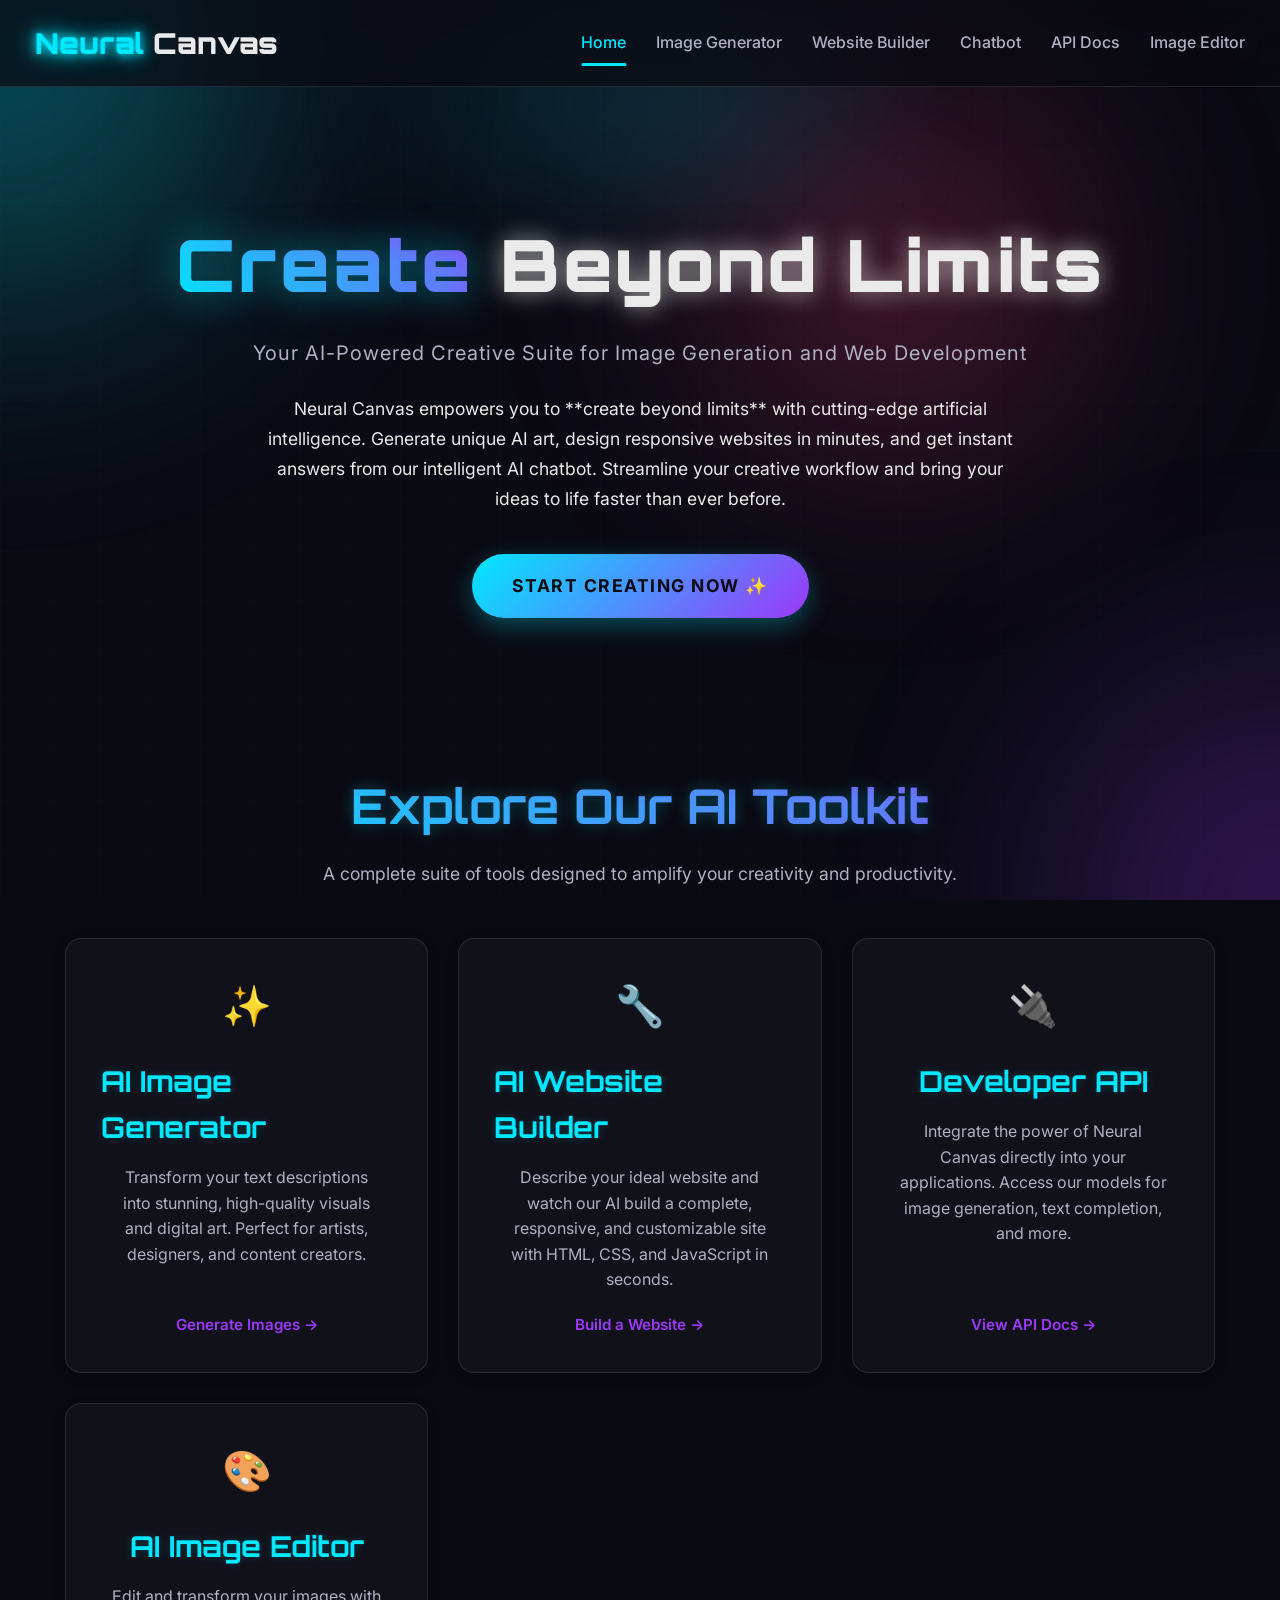
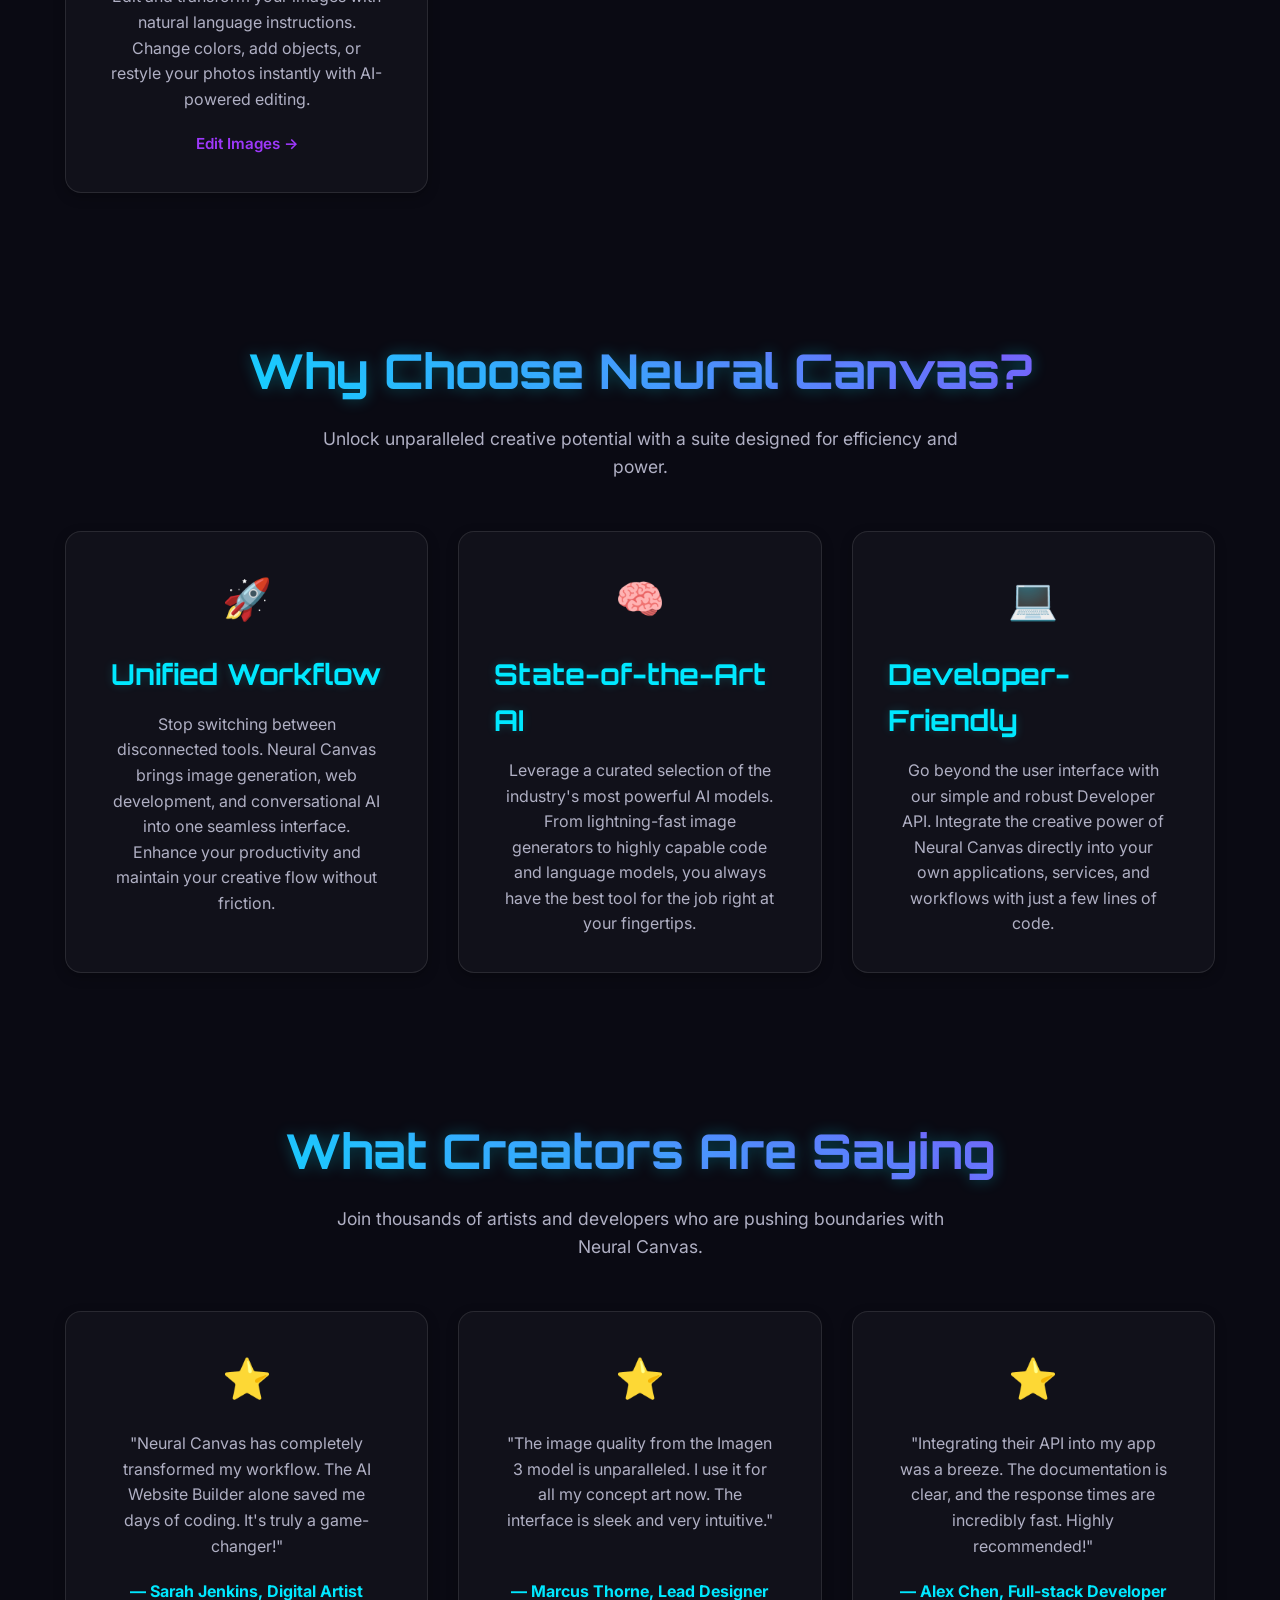
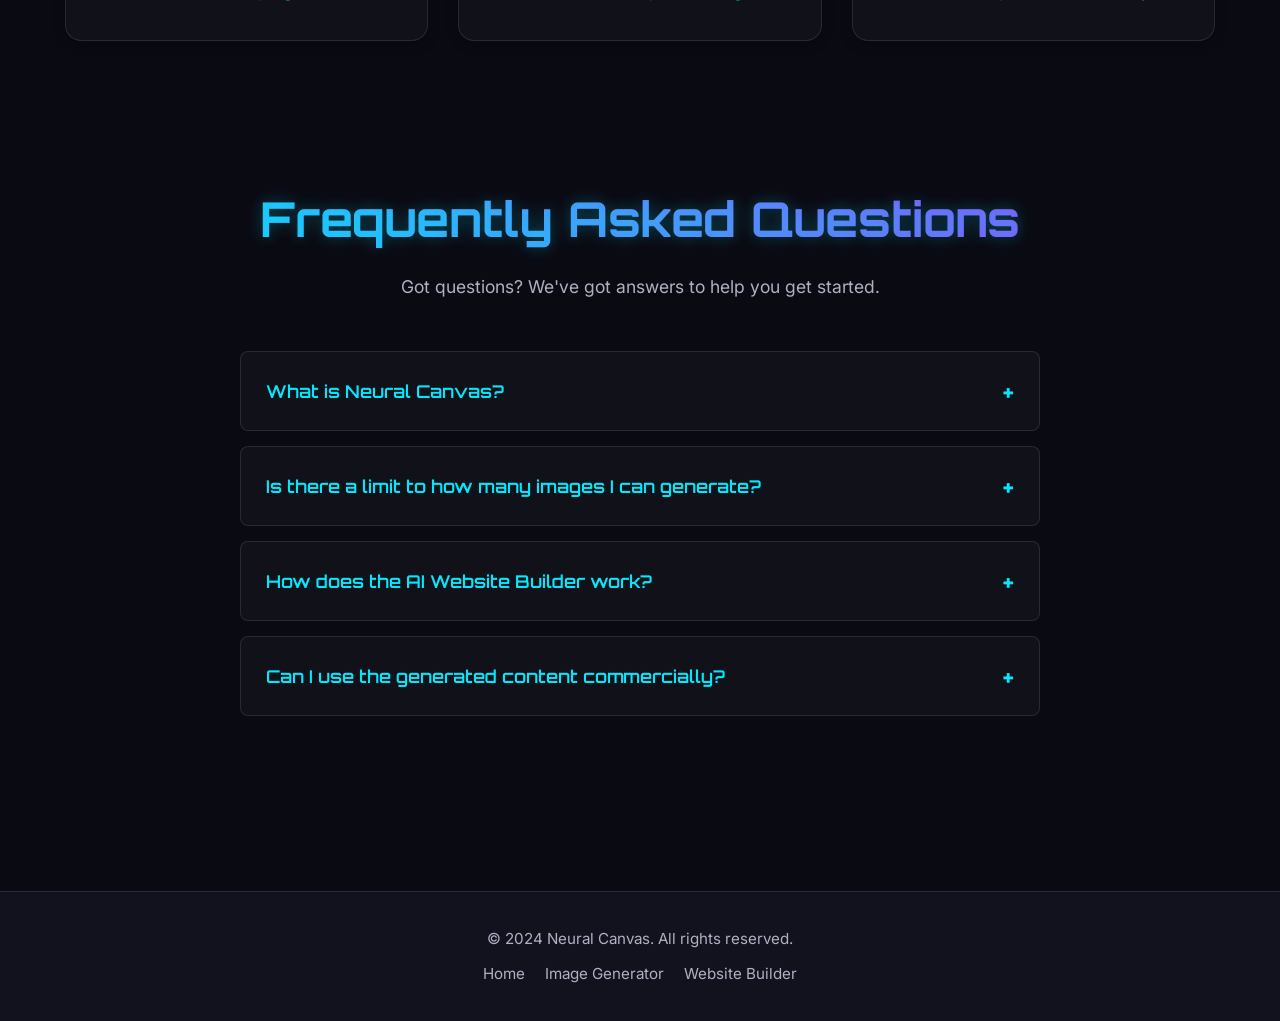
==== commit b80aa9ff: "feat: improve UI/UX, add Chatbot, and optimize SEO - Implemented a new AI Chatbot feature with text " ====
--- a/index.html
+++ b/index.html
@@ -3,15 +3,16 @@
     <meta charset="UTF-8">
     <meta name="viewport" content="width=device-width, initial-scale=1.0">
     <title>Neural Canvas: AI-Powered Creative Suite for Digital Creators</title>
-    <meta name="description" content="Neural Canvas is the ultimate AI suite for creators. Generate stunning images and build websites to bring your ideas to life instantly.">
-    <link rel="canonical" href="https://neuralcanvas.example.com/" />
+    <meta name="description" content="Neural Canvas is the ultimate AI-powered creative suite for digital creators. Generate stunning images, build responsive websites, and chat with an intelligent AI assistant instantly.">
+    <meta name="keywords" content="AI, Image Generator, Website Builder, Chatbot, Creative Suite, Digital Art, AI Editor, Neural Canvas">
+    <link rel="canonical" href="https://neural-canvas-seven.vercel.app/" />
     <!-- Open Graph / Facebook -->
     <meta property="og:site_name" content="Neural Canvas">
     <meta property="og:type" content="website">
     <meta property="og:title" content="Neural Canvas: AI-Powered Creative Suite for Digital Creators">
     <meta property="og:description" content="Neural Canvas is the ultimate AI suite for creators. Generate stunning images and build websites to bring your ideas to life instantly.">
-    <meta property="og:url" content="https://neuralcanvas.example.com/">
-    <meta property="og:image" content="https://neuralcanvas.example.com/social-share-image.png">
+    <meta property="og:url" content="https://neural-canvas-seven.vercel.app/">
+    <meta property="og:image" content="https://neural-canvas-seven.vercel.app/social-share-image.png">
     <meta property="og:image:width" content="1200">
     <meta property="og:image:height" content="630">
     <!-- Twitter -->
@@ -20,7 +21,7 @@
     <meta name="twitter:creator" content="@NeuralCanvasAI">
     <meta name="twitter:title" content="Neural Canvas: AI-Powered Creative Suite for Digital Creators">
     <meta name="twitter:description" content="Neural Canvas is the ultimate AI suite for creators. Generate stunning images and build websites to bring your ideas to life instantly.">
-    <meta name="twitter:image" content="https://neuralcanvas.example.com/social-share-image.png">
+    <meta name="twitter:image" content="https://neural-canvas-seven.vercel.app/social-share-image.png">
     <link rel="stylesheet" href="style.css">
     <link rel="preconnect" href="https://fonts.googleapis.com">
     <link rel="preconnect" href="https://fonts.gstatic.com" crossorigin>
@@ -30,7 +31,7 @@
       "@context": "http://schema.org",
       "@type": "WebSite",
       "name": "Neural Canvas",
-      "url": "https://neuralcanvas.example.com/",
+      "url": "https://neural-canvas-seven.vercel.app/",
       "description": "Neural Canvas is an AI-powered creative suite for generating stunning images and building responsive websites instantly.",
       "potentialAction": {
         "@type": "SearchAction",
@@ -60,6 +61,7 @@
             <a href="/" class="nav-link active">Home</a>
             <a href="/image-generator.html" class="nav-link">Image Generator</a>
             <a href="/website-builder.html" class="nav-link">Website Builder</a>
+            <a href="/chatbot.html" class="nav-link">Chatbot</a>
             <a href="/api-docs.html" class="nav-link">API Docs</a>
             <a href="/image-edit9r.html" class="nav-link">Image Editor</a>
         </nav>
@@ -71,7 +73,7 @@
     </header>
 
     <main class="container">
-        <section class="hero-section">
+        <section class="hero-section" data-animate>
             <div class="header-glow"></div>
             <h1 class="main-title">
                 <span class="title-glow">Create</span>
@@ -82,7 +84,7 @@
             <a href="/image-generator.html" class="hero-cta">Start Creating Now ✨</a>
         </section>
 
-        <section class="features-section">
+        <section class="features-section" data-animate>
             <div class="section-header">
                 <h2>Explore Our AI Toolkit</h2>
                 <p>A complete suite of tools designed to amplify your creativity and productivity.</p>
@@ -116,27 +118,76 @@
             </div>
         </section>
 
-        <section class="features-section why-choose-us">
+        <section class="features-section why-choose-us" data-animate>
             <div class="section-header">
                 <h2>Why Choose Neural Canvas?</h2>
                 <p>Unlock unparalleled creative potential with a suite designed for efficiency and power.</p>
             </div>
             <div class="features-grid">
-                <div class="feature-card animate-in">
+                <div class="feature-card animate-in" data-animate>
                     <div class="feature-icon">🚀</div>
                     <h3>Unified Workflow</h3>
                     <p>Stop switching between disconnected tools. Neural Canvas brings image generation, web development, and conversational AI into one seamless interface. Enhance your productivity and maintain your creative flow without friction.</p>
                 </div>
-                <div class="feature-card animate-in">
+                <div class="feature-card animate-in" data-animate>
                     <div class="feature-icon">🧠</div>
                     <h3>State-of-the-Art AI</h3>
                     <p>Leverage a curated selection of the industry's most powerful AI models. From lightning-fast image generators to highly capable code and language models, you always have the best tool for the job right at your fingertips.</p>
                 </div>
-                <div class="feature-card animate-in">
+                <div class="feature-card animate-in" data-animate>
                     <div class="feature-icon">💻</div>
                     <h3>Developer-Friendly</h3>
                     <p>Go beyond the user interface with our simple and robust Developer API. Integrate the creative power of Neural Canvas directly into your own applications, services, and workflows with just a few lines of code.</p>
                 </div>
+            </div>
+        </section>
+
+        <section class="features-section testimonials" data-animate>
+            <div class="section-header">
+                <h2>What Creators Are Saying</h2>
+                <p>Join thousands of artists and developers who are pushing boundaries with Neural Canvas.</p>
+            </div>
+            <div class="features-grid">
+                <div class="feature-card animate-in" data-animate>
+                    <div class="feature-icon">⭐</div>
+                    <p>"Neural Canvas has completely transformed my workflow. The AI Website Builder alone saved me days of coding. It's truly a game-changer!"</p>
+                    <h4 style="margin-top: 20px; color: var(--neon-cyan);">— Sarah Jenkins, Digital Artist</h4>
+                </div>
+                <div class="feature-card animate-in" data-animate>
+                    <div class="feature-icon">⭐</div>
+                    <p>"The image quality from the Imagen 3 model is unparalleled. I use it for all my concept art now. The interface is sleek and very intuitive."</p>
+                    <h4 style="margin-top: 20px; color: var(--neon-cyan);">— Marcus Thorne, Lead Designer</h4>
+                </div>
+                <div class="feature-card animate-in" data-animate>
+                    <div class="feature-icon">⭐</div>
+                    <p>"Integrating their API into my app was a breeze. The documentation is clear, and the response times are incredibly fast. Highly recommended!"</p>
+                    <h4 style="margin-top: 20px; color: var(--neon-cyan);">— Alex Chen, Full-stack Developer</h4>
+                </div>
+            </div>
+        </section>
+
+        <section class="features-section faq-section" data-animate>
+            <div class="section-header">
+                <h2>Frequently Asked Questions</h2>
+                <p>Got questions? We've got answers to help you get started.</p>
+            </div>
+            <div style="max-width: 800px; margin: 0 auto;">
+                <details class="faq-item animate-in" data-animate>
+                    <summary>What is Neural Canvas?</summary>
+                    <p>Neural Canvas is an all-in-one AI-powered creative suite that allows you to generate images, build websites, and chat with an intelligent assistant, all from a single platform.</p>
+                </details>
+                <details class="faq-item animate-in" data-animate>
+                    <summary>Is there a limit to how many images I can generate?</summary>
+                    <p>Our standard plan offers generous generation limits. For heavy users, our API provides scalable options to meet any demand.</p>
+                </details>
+                <details class="faq-item animate-in" data-animate>
+                    <summary>How does the AI Website Builder work?</summary>
+                    <p>Simply describe the website you want, including style and purpose. Our AI generates the complete HTML, CSS, and JavaScript code instantly, which you can then preview, edit, and download.</p>
+                </details>
+                <details class="faq-item animate-in" data-animate>
+                    <summary>Can I use the generated content commercially?</summary>
+                    <p>Yes! Content generated through Neural Canvas is yours to use for both personal and commercial projects, subject to our terms of service.</p>
+                </details>
             </div>
         </section>
     </main>
@@ -167,6 +218,8 @@
 
     <div id="globalAppStatus" class="generator-status-message" style="display: none;"></div>
 
+    <button id="backToTop" class="back-to-top" aria-label="Back to top">↑</button>
+
     <script type="module" src="script.js"></script>
 </body>
 </html>
--- a/style.css
+++ b/style.css
@@ -142,7 +142,7 @@
     z-index: 100;
 }
 .logo { font-family: 'Orbitron', monospace; font-size: 1.8rem; font-weight: 900; text-decoration: none; }
-.logo-glow { color: var(--neon-cyan); text-shadow: 0 0 10px var(--neon-cyan), 0 0 20px rgba(0, 232, 255, 0.5); }
+.logo-glow { color: var(--neon-cyan); text-shadow: 0 0 10px var(--neon-cyan), 0 0 20px rgba(0, 232, 255, 0.7), 0 0 30px rgba(0, 232, 255, 0.4); }
 .logo-accent { color: var(--text-primary); }
 
 .main-nav { display: flex; gap: 30px; } /* Slightly less gap */
@@ -174,12 +174,64 @@
     top: -60px;
     left: 50%;
     transform: translateX(-50%);
-    width: 400px;
-    height: 120px;
-    background: radial-gradient(ellipse, rgba(0, 232, 255, 0.3), transparent);
-    filter: blur(50px);
+    width: 450px;
+    height: 150px;
+    background: radial-gradient(ellipse, rgba(0, 232, 255, 0.4), transparent);
+    filter: blur(80px);
     animation: pulse-glow 3.5s ease-in-out infinite alternate;
     z-index: -1;
+    opacity: 0.8;
+}
+
+.faq-item {
+    background: var(--glass-bg);
+    border: 1px solid var(--glass-border);
+    border-radius: var(--border-radius-sm);
+    margin-bottom: 15px;
+    padding: 10px;
+    transition: all 0.3s ease;
+}
+
+.faq-item summary {
+    padding: 15px;
+    font-weight: 600;
+    cursor: pointer;
+    color: var(--neon-cyan);
+    list-style: none;
+    position: relative;
+    font-family: 'Orbitron', sans-serif;
+    font-size: 1.1rem;
+}
+
+.faq-item summary::-webkit-details-marker {
+    display: none;
+}
+
+.faq-item summary::after {
+    content: '+';
+    position: absolute;
+    right: 15px;
+    top: 50%;
+    transform: translateY(-50%);
+    font-size: 1.5rem;
+    transition: transform 0.3s ease;
+}
+
+.faq-item[open] summary::after {
+    transform: translateY(-50%) rotate(45deg);
+}
+
+.faq-item p {
+    padding: 15px;
+    color: var(--text-secondary);
+    border-top: 1px solid var(--glass-border);
+    margin-top: 10px;
+    line-height: 1.7;
+}
+
+.faq-item:hover {
+    border-color: var(--neon-cyan);
+    box-shadow: 0 0 15px rgba(0, 232, 255, 0.1);
 }
 
 @keyframes pulse-glow {
@@ -494,8 +546,8 @@
 
 .action-btn:hover {
     transform: translateY(-5px);
-    box-shadow: var(--shadow-medium), var(--shadow-neon);
-    filter: brightness(1.1);
+    box-shadow: var(--shadow-medium), 0 0 30px var(--neon-cyan), 0 0 50px rgba(157, 56, 250, 0.4);
+    filter: brightness(1.2);
 }
 
 .action-btn:disabled {
@@ -1084,6 +1136,14 @@
     box-shadow: 0 0 10px rgba(157, 56, 250, 0.3);
 }
 
+.message-text-wrapper {
+    position: relative;
+    display: flex;
+    flex-direction: column;
+    gap: 8px;
+    max-width: 100%;
+}
+
 .message-text {
     background: var(--bg-tertiary);
     padding: 16px;
@@ -1095,6 +1155,35 @@
     color: var(--text-primary);
     box-shadow: var(--shadow-light);
     font-size: 1rem;
+}
+
+.copy-msg-btn {
+    position: absolute;
+    bottom: -10px;
+    right: -10px;
+    background: var(--bg-secondary);
+    border: 1px solid var(--glass-border);
+    border-radius: 50%;
+    width: 30px;
+    height: 30px;
+    display: flex;
+    align-items: center;
+    justify-content: center;
+    cursor: pointer;
+    font-size: 0.8rem;
+    transition: all 0.2s ease;
+    opacity: 0;
+    z-index: 2;
+}
+
+.message:hover .copy-msg-btn {
+    opacity: 1;
+}
+
+.copy-msg-btn:hover {
+    background: var(--neon-cyan);
+    color: var(--bg-primary);
+    transform: scale(1.1);
 }
 
 .user-message .message-text {
@@ -1652,6 +1741,49 @@
 }
 
 /* Animations for elements appearing on scroll */
+.animate-in-init {
+    opacity: 0;
+    transform: translateY(30px);
+    transition: opacity 0.8s ease-out, transform 0.8s ease-out;
+}
+
+.animate-in-active {
+    opacity: 1;
+    transform: translateY(0);
+}
+
+.back-to-top {
+    position: fixed;
+    bottom: 30px;
+    right: 30px;
+    background: var(--bg-tertiary);
+    border: 1px solid var(--neon-cyan);
+    color: var(--neon-cyan);
+    width: 50px;
+    height: 50px;
+    border-radius: 50%;
+    display: flex;
+    align-items: center;
+    justify-content: center;
+    cursor: pointer;
+    transition: all 0.3s ease;
+    opacity: 0;
+    visibility: hidden;
+    z-index: 999;
+    box-shadow: var(--shadow-neon);
+}
+
+.back-to-top.visible {
+    opacity: 1;
+    visibility: visible;
+}
+
+.back-to-top:hover {
+    background: var(--neon-cyan);
+    color: var(--bg-primary);
+    transform: translateY(-5px);
+}
+
 .animate-in {
     opacity: 0;
     transform: translateY(20px);
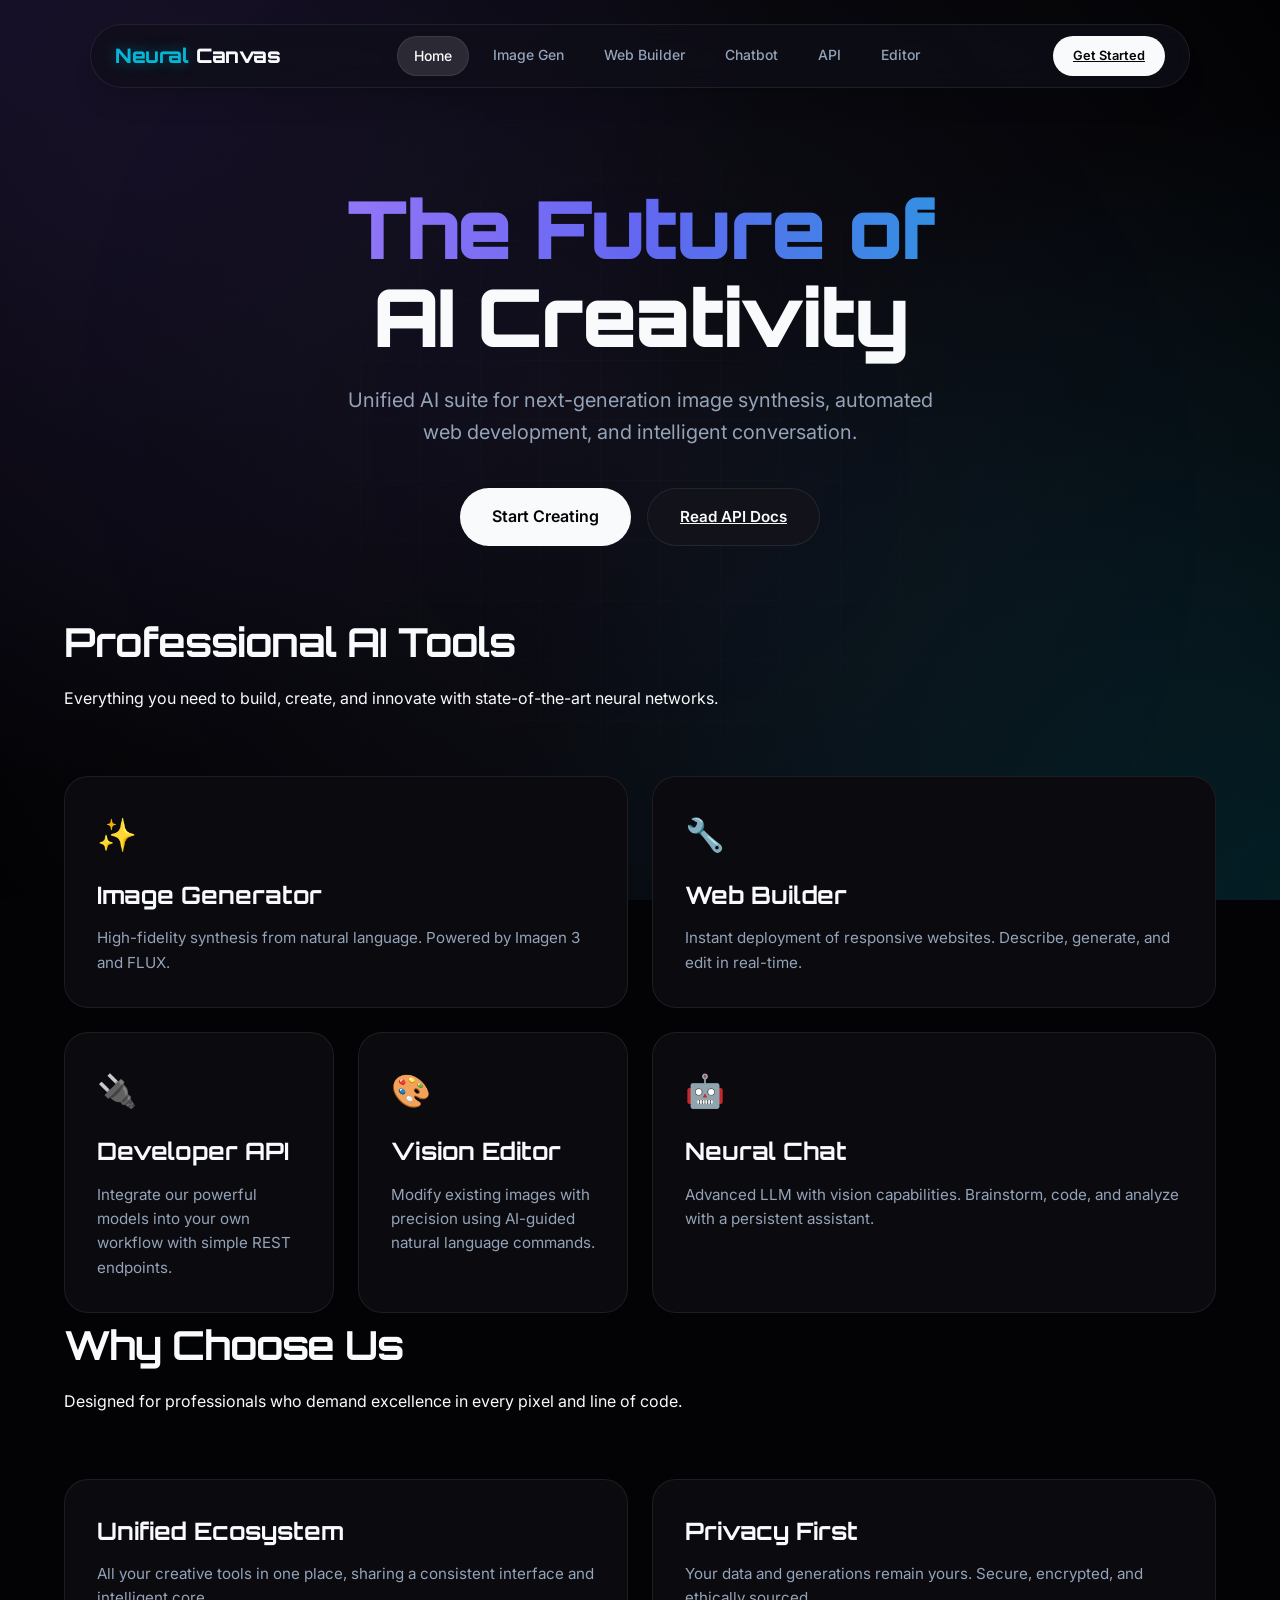
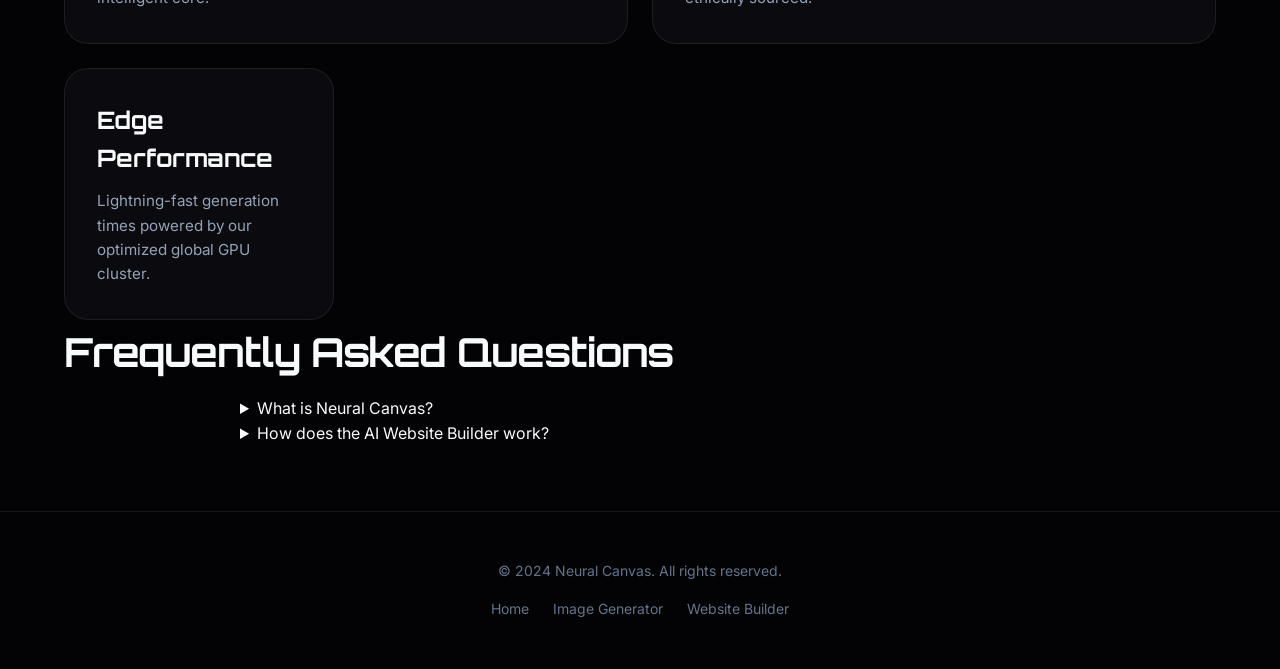
==== commit 041442d7: "feat: comprehensive UI/UX overhaul and feature expansion - Implemented "Obsidian & Glass" design sys" ====
--- a/index.html
+++ b/index.html
@@ -1,3 +1,4 @@
+<!DOCTYPE html>
 <html lang="en">
 <head>
     <meta charset="UTF-8">
@@ -17,7 +18,7 @@
     <meta property="og:image:height" content="630">
     <!-- Twitter -->
     <meta name="twitter:card" content="summary_large_image">
-    <meta name="twitter:site" content="@NeuralCanvasAI"> <!-- Placeholder Twitter handle -->
+    <meta name="twitter:site" content="@NeuralCanvasAI">
     <meta name="twitter:creator" content="@NeuralCanvasAI">
     <meta name="twitter:title" content="Neural Canvas: AI-Powered Creative Suite for Digital Creators">
     <meta name="twitter:description" content="Neural Canvas is the ultimate AI suite for creators. Generate stunning images and build websites to bring your ideas to life instantly.">
@@ -25,19 +26,13 @@
     <link rel="stylesheet" href="style.css">
     <link rel="preconnect" href="https://fonts.googleapis.com">
     <link rel="preconnect" href="https://fonts.gstatic.com" crossorigin>
-    <link href="https://fonts.googleapis.com/css2?family=Orbitron:wght@400;700;900&family=Inter:wght@300;400;500;600&display=swap" rel="stylesheet">
     <script type="application/ld+json">
     {
       "@context": "http://schema.org",
       "@type": "WebSite",
       "name": "Neural Canvas",
       "url": "https://neural-canvas-seven.vercel.app/",
-      "description": "Neural Canvas is an AI-powered creative suite for generating stunning images and building responsive websites instantly.",
-      "potentialAction": {
-        "@type": "SearchAction",
-        "target": "https://neuralcanvas.example.com/search?q={search_term_string}",
-        "query-input": "required name=search_term_string"
-      }
+      "description": "Neural Canvas is an AI-powered creative suite for generating stunning images and building responsive websites instantly."
     }
     </script>
     <meta name="google-site-verification" content="r_Cs1I095TCgM9oTeFqXpnCRIDX28erq88hy1KZfTbM" />
@@ -46,122 +41,95 @@
 </head>
 <body class="home-page">
     <div class="bg-animation">
-        <div class="glow-sphere sphere-1"></div>
-        <div class="glow-sphere sphere-2"></div>
-        <div class="glow-sphere sphere-3"></div>
         <div class="grid-overlay"></div>
     </div>
 
     <header class="main-header">
         <a href="/" class="logo">
-            <span class="logo-glow">Neural</span>
-            <span class="logo-accent">Canvas</span>
+            <span class="logo-glow">Neural</span><span class="logo-accent">Canvas</span>
         </a>
         <nav class="main-nav">
             <a href="/" class="nav-link active">Home</a>
-            <a href="/image-generator.html" class="nav-link">Image Generator</a>
-            <a href="/website-builder.html" class="nav-link">Website Builder</a>
+            <a href="/image-generator.html" class="nav-link">Image Gen</a>
+            <a href="/website-builder.html" class="nav-link">Web Builder</a>
             <a href="/chatbot.html" class="nav-link">Chatbot</a>
-            <a href="/api-docs.html" class="nav-link">API Docs</a>
-            <a href="/image-edit9r.html" class="nav-link">Image Editor</a>
+            <a href="/api-docs.html" class="nav-link">API</a>
+            <a href="/image-editor.html" class="nav-link">Editor</a>
         </nav>
-        <button id="mobileMenuBtn" class="mobile-menu-btn">
-            <span></span>
-            <span></span>
-            <span></span>
-        </button>
+        <div class="header-actions">
+            <a href="/image-generator.html" class="action-btn" style="padding: 10px 20px; font-size: 0.8rem;">Get Started</a>
+            <button id="mobileMenuBtn" class="mobile-menu-btn">
+                <span></span>
+                <span></span>
+                <span></span>
+            </button>
+        </div>
     </header>
 
     <main class="container">
         <section class="hero-section" data-animate>
-            <div class="header-glow"></div>
             <h1 class="main-title">
-                <span class="title-glow">Create</span>
-                <span class="title-accent">Beyond Limits</span>
+                <span class="title-glow">The Future of</span>
+                <span class="title-accent">AI Creativity</span>
             </h1>
-            <p class="subtitle">Your AI-Powered Creative Suite for Image Generation and Web Development</p>
-            <p class="intro-paragraph">Neural Canvas empowers you to **create beyond limits** with cutting-edge artificial intelligence. Generate unique AI art, design responsive websites in minutes, and get instant answers from our intelligent AI chatbot. Streamline your creative workflow and bring your ideas to life faster than ever before.</p>
-            <a href="/image-generator.html" class="hero-cta">Start Creating Now ✨</a>
+            <p class="subtitle">Unified AI suite for next-generation image synthesis, automated web development, and intelligent conversation.</p>
+            <div style="display: flex; gap: 16px; justify-content: center; margin-top: 32px;">
+                <a href="/image-generator.html" class="hero-cta">Start Creating</a>
+                <a href="/api-docs.html" class="action-btn secondary-action" style="border-radius: 999px; padding: 16px 32px;">Read API Docs</a>
+            </div>
         </section>
 
         <section class="features-section" data-animate>
             <div class="section-header">
-                <h2>Explore Our AI Toolkit</h2>
-                <p>A complete suite of tools designed to amplify your creativity and productivity.</p>
+                <h2>Professional AI Tools</h2>
+                <p>Everything you need to build, create, and innovate with state-of-the-art neural networks.</p>
             </div>
             <div class="features-grid">
                 <a href="/image-generator.html" class="feature-card">
-                    <div class="feature-icon">✨</div>
-                    <h3>AI Image Generator</h3>
-                    <p>Transform your text descriptions into stunning, high-quality visuals and digital art. Perfect for artists, designers, and content creators.</p>
-                    <span class="feature-link">Generate Images &rarr;</span>
+                    <span class="feature-icon">✨</span>
+                    <h3>Image Generator</h3>
+                    <p>High-fidelity synthesis from natural language. Powered by Imagen 3 and FLUX.</p>
                 </a>
                 <a href="/website-builder.html" class="feature-card">
-                    <div class="feature-icon">🔧</div>
-                    <h3>AI Website Builder</h3>
-                    <p>Describe your ideal website and watch our AI build a complete, responsive, and customizable site with HTML, CSS, and JavaScript in seconds.</p>
-                    <span class="feature-link">Build a Website &rarr;</span>
+                    <span class="feature-icon">🔧</span>
+                    <h3>Web Builder</h3>
+                    <p>Instant deployment of responsive websites. Describe, generate, and edit in real-time.</p>
                 </a>
-                
                 <a href="/api-docs.html" class="feature-card">
-                    <div class="feature-icon">🔌</div>
+                    <span class="feature-icon">🔌</span>
                     <h3>Developer API</h3>
-                    <p>Integrate the power of Neural Canvas directly into your applications. Access our models for image generation, text completion, and more.</p>
-                    <span class="feature-link">View API Docs &rarr;</span>
+                    <p>Integrate our powerful models into your own workflow with simple REST endpoints.</p>
                 </a>
-                <a href="/image-edit9r.html" class="feature-card">
-                    <div class="feature-icon">🎨</div>
-                    <h3>AI Image Editor</h3>
-                    <p>Edit and transform your images with natural language instructions. Change colors, add objects, or restyle your photos instantly with AI-powered editing.</p>
-                    <span class="feature-link">Edit Images &rarr;</span>
+                <a href="/image-editor.html" class="feature-card">
+                    <span class="feature-icon">🎨</span>
+                    <h3>Vision Editor</h3>
+                    <p>Modify existing images with precision using AI-guided natural language commands.</p>
+                </a>
+                <a href="/chatbot.html" class="feature-card">
+                    <span class="feature-icon">🤖</span>
+                    <h3>Neural Chat</h3>
+                    <p>Advanced LLM with vision capabilities. Brainstorm, code, and analyze with a persistent assistant.</p>
                 </a>
             </div>
         </section>
 
-        <section class="features-section why-choose-us" data-animate>
+        <section class="features-section" data-animate>
             <div class="section-header">
-                <h2>Why Choose Neural Canvas?</h2>
-                <p>Unlock unparalleled creative potential with a suite designed for efficiency and power.</p>
+                <h2>Why Choose Us</h2>
+                <p>Designed for professionals who demand excellence in every pixel and line of code.</p>
             </div>
             <div class="features-grid">
-                <div class="feature-card animate-in" data-animate>
-                    <div class="feature-icon">🚀</div>
-                    <h3>Unified Workflow</h3>
-                    <p>Stop switching between disconnected tools. Neural Canvas brings image generation, web development, and conversational AI into one seamless interface. Enhance your productivity and maintain your creative flow without friction.</p>
+                <div class="feature-card">
+                    <h3>Unified Ecosystem</h3>
+                    <p>All your creative tools in one place, sharing a consistent interface and intelligent core.</p>
                 </div>
-                <div class="feature-card animate-in" data-animate>
-                    <div class="feature-icon">🧠</div>
-                    <h3>State-of-the-Art AI</h3>
-                    <p>Leverage a curated selection of the industry's most powerful AI models. From lightning-fast image generators to highly capable code and language models, you always have the best tool for the job right at your fingertips.</p>
+                <div class="feature-card">
+                    <h3>Privacy First</h3>
+                    <p>Your data and generations remain yours. Secure, encrypted, and ethically sourced.</p>
                 </div>
-                <div class="feature-card animate-in" data-animate>
-                    <div class="feature-icon">💻</div>
-                    <h3>Developer-Friendly</h3>
-                    <p>Go beyond the user interface with our simple and robust Developer API. Integrate the creative power of Neural Canvas directly into your own applications, services, and workflows with just a few lines of code.</p>
-                </div>
-            </div>
-        </section>
-
-        <section class="features-section testimonials" data-animate>
-            <div class="section-header">
-                <h2>What Creators Are Saying</h2>
-                <p>Join thousands of artists and developers who are pushing boundaries with Neural Canvas.</p>
-            </div>
-            <div class="features-grid">
-                <div class="feature-card animate-in" data-animate>
-                    <div class="feature-icon">⭐</div>
-                    <p>"Neural Canvas has completely transformed my workflow. The AI Website Builder alone saved me days of coding. It's truly a game-changer!"</p>
-                    <h4 style="margin-top: 20px; color: var(--neon-cyan);">— Sarah Jenkins, Digital Artist</h4>
-                </div>
-                <div class="feature-card animate-in" data-animate>
-                    <div class="feature-icon">⭐</div>
-                    <p>"The image quality from the Imagen 3 model is unparalleled. I use it for all my concept art now. The interface is sleek and very intuitive."</p>
-                    <h4 style="margin-top: 20px; color: var(--neon-cyan);">— Marcus Thorne, Lead Designer</h4>
-                </div>
-                <div class="feature-card animate-in" data-animate>
-                    <div class="feature-icon">⭐</div>
-                    <p>"Integrating their API into my app was a breeze. The documentation is clear, and the response times are incredibly fast. Highly recommended!"</p>
-                    <h4 style="margin-top: 20px; color: var(--neon-cyan);">— Alex Chen, Full-stack Developer</h4>
+                <div class="feature-card">
+                    <h3>Edge Performance</h3>
+                    <p>Lightning-fast generation times powered by our optimized global GPU cluster.</p>
                 </div>
             </div>
         </section>
@@ -169,24 +137,15 @@
         <section class="features-section faq-section" data-animate>
             <div class="section-header">
                 <h2>Frequently Asked Questions</h2>
-                <p>Got questions? We've got answers to help you get started.</p>
             </div>
             <div style="max-width: 800px; margin: 0 auto;">
-                <details class="faq-item animate-in" data-animate>
+                <details class="faq-item" data-animate>
                     <summary>What is Neural Canvas?</summary>
                     <p>Neural Canvas is an all-in-one AI-powered creative suite that allows you to generate images, build websites, and chat with an intelligent assistant, all from a single platform.</p>
                 </details>
-                <details class="faq-item animate-in" data-animate>
-                    <summary>Is there a limit to how many images I can generate?</summary>
-                    <p>Our standard plan offers generous generation limits. For heavy users, our API provides scalable options to meet any demand.</p>
-                </details>
-                <details class="faq-item animate-in" data-animate>
+                <details class="faq-item" data-animate>
                     <summary>How does the AI Website Builder work?</summary>
                     <p>Simply describe the website you want, including style and purpose. Our AI generates the complete HTML, CSS, and JavaScript code instantly, which you can then preview, edit, and download.</p>
-                </details>
-                <details class="faq-item animate-in" data-animate>
-                    <summary>Can I use the generated content commercially?</summary>
-                    <p>Yes! Content generated through Neural Canvas is yours to use for both personal and commercial projects, subject to our terms of service.</p>
                 </details>
             </div>
         </section>
@@ -222,4 +181,4 @@
 
     <script type="module" src="script.js"></script>
 </body>
-</html>+</html>
--- a/style.css
+++ b/style.css
@@ -1,61 +1,52 @@
+@import url('https://fonts.googleapis.com/css2?family=Inter:wght@300;400;500;600;700;800&family=Orbitron:wght@400;700;900&display=swap');
+
+:root {
+    /* New Premium Color Palette */
+    --bg-base: #030305;
+    --bg-surface: #0a0a0f;
+    --bg-surface-light: #12121a;
+    
+    --primary: #8B5CF6; /* Violet */
+    --primary-glow: rgba(139, 92, 246, 0.4);
+    --secondary: #06B6D4; /* Cyan */
+    --secondary-glow: rgba(6, 182, 212, 0.4);
+
+    --text-main: #f8fafc;
+    --text-muted: #94a3b8;
+    --text-dim: #64748b;
+
+    --glass: rgba(15, 15, 25, 0.7);
+    --glass-border: rgba(255, 255, 255, 0.08);
+    --glass-highlight: rgba(255, 255, 255, 0.12);
+
+    --radius-full: 9999px;
+    --radius-xl: 24px;
+    --radius-lg: 16px;
+    --radius-md: 12px;
+    --radius-sm: 8px;
+
+    --shadow-soft: 0 4px 6px -1px rgb(0 0 0 / 0.1), 0 2px 4px -2px rgb(0 0 0 / 0.1);
+    --shadow-elevated: 0 20px 25px -5px rgb(0 0 0 / 0.1), 0 8px 10px -6px rgb(0 0 0 / 0.1);
+}
+
 * {
     margin: 0;
     padding: 0;
     box-sizing: border-box;
-    /* Disable text selection by default */
-    -webkit-user-select: none; /* Safari */
-    -moz-user-select: none;    /* Firefox */
-    -ms-user-select: none;     /* IE10+ */
-    user-select: none;         /* Standard */
-}
-
-:root {
-    --bg-primary: #0A0A13; /* Deep, dark space background */
-    --bg-secondary: #12121E; /* Slightly lighter for main sections */
-    --bg-tertiary: #1C1C2C; /* For nested cards or interactive elements */
-    
-    --neon-cyan: #00E8FF; /* Brighter, more electric cyan */
-    --neon-purple: #9D38FA; /* Richer, more vibrant purple */
-    --neon-pink: #FF4081; /* Punchier pink */
-
-    --text-primary: #EAEAEA; /* Near-white for main content */
-    --text-secondary: #B0B0C4; /* Soft grey for descriptions, less crucial text */
-    --text-highlight: var(--neon-cyan); /* For active states or important keywords */
-
-    --glass-bg: rgba(255, 255, 255, 0.03); /* More transparent glass base */
-    --glass-border: rgba(255, 255, 255, 0.1); /* Slightly more visible glass border */
-    --border-radius-main: 16px; /* Modern, medium rounded corners */
-    --border-radius-sm: 8px; /* Smaller rounded corners for elements */
-
-    --shadow-light: 0 4px 12px rgba(0, 0, 0, 0.25); /* Subtle depth */
-    --shadow-medium: 0 8px 25px rgba(0, 0, 0, 0.4); /* More pronounced shadow */
-    --shadow-neon: 0 0 25px rgba(0, 232, 255, 0.35); /* Soft, glowing neon shadow */
-    --shadow-inset: inset 0 2px 6px rgba(0, 0, 0, 0.3); /* For inputs */
+    -webkit-font-smoothing: antialiased;
+    -moz-osx-font-smoothing: grayscale;
 }
 
 body {
     font-family: 'Inter', sans-serif;
-    background: var(--bg-primary);
-    color: var(--text-primary);
+    background-color: var(--bg-base);
+    color: var(--text-main);
+    line-height: 1.6;
+    overflow-x: hidden;
     min-height: 100vh;
-    overflow-x: hidden;
-    position: relative;
-    line-height: 1.6;
-    scroll-behavior: smooth;
-    text-rendering: optimizeLegibility; /* Enhance text readability */
-    -webkit-font-smoothing: antialiased; /* Smoother fonts on Webkit */
-    -moz-osx-font-smoothing: grayscale; /* Smoother fonts on Firefox */
-}
-
-/* Allow text selection for specific elements */
-input, textarea, pre, code {
-    -webkit-user-select: text;
-    -moz-user-select: text;
-    -ms-user-select: text;
-    user-select: text;
-}
-
-/* Background Animations */
+}
+
+/* Sophisticated Mesh Gradient Background */
 .bg-animation {
     position: fixed;
     top: 0;
@@ -63,1479 +54,564 @@
     width: 100%;
     height: 100%;
     z-index: -1;
-    overflow: hidden;
-}
-
-.glow-sphere {
-    position: absolute;
-    border-radius: 50%;
-    filter: blur(120px); /* More blur for a softer glow */
-    opacity: 0.4; /* Slightly less opaque */
-    animation: float 30s infinite ease-in-out; /* Slower animation */
-    will-change: transform, opacity;
-}
-
-.sphere-1 {
-    width: 600px;
-    height: 600px;
-    background: radial-gradient(circle, var(--neon-cyan), transparent);
-    top: -250px;
-    left: -300px;
-    animation-delay: 0s;
-}
-
-.sphere-2 {
-    width: 500px;
-    height: 500px;
-    background: radial-gradient(circle, var(--neon-purple), transparent);
-    bottom: -250px;
-    right: -250px;
-    animation-delay: 10s;
-}
-
-.sphere-3 {
-    width: 400px;
-    height: 400px;
-    background: radial-gradient(circle, var(--neon-pink), transparent);
-    top: 30%;
-    left: 70%;
-    transform: translate(-50%, -50%);
-    animation-delay: 20s;
+    background: radial-gradient(circle at 0% 0%, rgba(139, 92, 246, 0.15) 0%, transparent 50%),
+                radial-gradient(circle at 100% 100%, rgba(6, 182, 212, 0.15) 0%, transparent 50%),
+                radial-gradient(circle at 50% 50%, rgba(15, 15, 25, 1) 0%, transparent 100%);
 }
 
 .grid-overlay {
     position: absolute;
-    top: 0;
-    left: 0;
-    width: 100%;
-    height: 100%;
-    background-image:
-        linear-gradient(rgba(0, 232, 255, 0.03) 1px, transparent 1px),
-        linear-gradient(90deg, rgba(0, 232, 255, 0.03) 1px, transparent 1px);
-    background-size: 50px 50px; /* Larger grid cells */
-    animation: gridMove 50s linear infinite; /* Slower animation */
-    opacity: 0.6;
-}
-
-@keyframes float {
-    0%, 100% { transform: translate(0, 0) scale(1); }
-    33% { transform: translate(-20px, 40px) scale(1.05); }
-    66% { transform: translate(30px, -20px) scale(0.95); }
-}
-
-@keyframes gridMove {
-    0% { background-position: 0 0; }
-    100% { background-position: 50px 50px; }
-}
-
-/* Header & Navigation */
+    inset: 0;
+    background-image: linear-gradient(var(--glass-border) 1px, transparent 1px),
+                      linear-gradient(90deg, var(--glass-border) 1px, transparent 1px);
+    background-size: 60px 60px;
+    mask-image: radial-gradient(circle at 50% 50%, black, transparent 80%);
+    opacity: 0.2;
+}
+
+/* Floating Navigation Bar */
 .main-header {
+    position: fixed;
+    top: 24px;
+    left: 50%;
+    transform: translateX(-50%);
+    width: 90%;
+    max-width: 1100px;
+    height: 64px;
+    background: var(--glass);
+    backdrop-filter: blur(12px);
+    border: 1px solid var(--glass-border);
+    border-radius: var(--radius-full);
     display: flex;
     justify-content: space-between;
     align-items: center;
-    padding: 20px 35px;
-    background: rgba(10, 10, 19, 0.7); /* Slightly more transparent */
-    backdrop-filter: blur(15px); /* Stronger blur */
-    border-bottom: 1px solid var(--glass-border);
-    position: sticky;
-    top: 0;
-    z-index: 100;
-}
-.logo { font-family: 'Orbitron', monospace; font-size: 1.8rem; font-weight: 900; text-decoration: none; }
-.logo-glow { color: var(--neon-cyan); text-shadow: 0 0 10px var(--neon-cyan), 0 0 20px rgba(0, 232, 255, 0.7), 0 0 30px rgba(0, 232, 255, 0.4); }
-.logo-accent { color: var(--text-primary); }
-
-.main-nav { display: flex; gap: 30px; } /* Slightly less gap */
-.nav-link { color: var(--text-secondary); text-decoration: none; font-weight: 500; transition: all 0.3s ease; position: relative; padding: 5px 0; }
-.nav-link::after { content: ''; position: absolute; bottom: -5px; left: 50%; transform: translateX(-50%); width: 0; height: 3px; background: var(--neon-cyan); border-radius: 2px; transition: width 0.4s cubic-bezier(0.25, 0.8, 0.25, 1); }
-.nav-link:hover, .nav-link.active { color: var(--text-primary); }
-.nav-link:hover::after, .nav-link.active::after { width: 100%; }
-.nav-link.active { color: var(--neon-cyan); }
-
-.mobile-menu-btn { display: none; }
-
-/* Main Container & Page Layout */
+    padding: 0 24px;
+    z-index: 1000;
+    box-shadow: var(--shadow-elevated);
+}
+
+.logo {
+    display: flex;
+    align-items: center;
+    gap: 8px;
+    text-decoration: none;
+    font-family: 'Orbitron', sans-serif;
+    font-weight: 800;
+    font-size: 1.25rem;
+    letter-spacing: -0.5px;
+}
+
+.logo-glow {
+    color: var(--secondary);
+    text-shadow: 0 0 15px var(--secondary-glow);
+}
+
+.logo-accent {
+    color: var(--text-main);
+}
+
+.main-nav {
+    display: flex;
+    gap: 8px;
+}
+
+.nav-link {
+    padding: 8px 16px;
+    border-radius: var(--radius-full);
+    text-decoration: none;
+    color: var(--text-muted);
+    font-size: 0.875rem;
+    font-weight: 500;
+    transition: all 0.2s ease;
+}
+
+.nav-link:hover {
+    color: var(--text-main);
+    background: var(--glass-highlight);
+}
+
+.nav-link.active {
+    color: var(--text-main);
+    background: var(--glass-highlight);
+    border: 1px solid var(--glass-border);
+}
+
+/* Container Spacing */
 .container {
-    max-width: 1200px; /* Wider container */
+    max-width: 1200px;
     margin: 0 auto;
-    padding: 40px 25px;
-    position: relative;
-    z-index: 1;
-}
-.page-container { padding-top: 60px; padding-bottom: 60px; }
-
-/* Home Page: Hero */
+    padding: 120px 24px 64px;
+}
+
+/* Modern Hero Section */
 .hero-section {
     text-align: center;
-    padding: 80px 0;
-}
-.header-glow {
-    position: absolute;
-    top: -60px;
-    left: 50%;
-    transform: translateX(-50%);
-    width: 450px;
-    height: 150px;
-    background: radial-gradient(ellipse, rgba(0, 232, 255, 0.4), transparent);
-    filter: blur(80px);
-    animation: pulse-glow 3.5s ease-in-out infinite alternate;
-    z-index: -1;
-    opacity: 0.8;
-}
-
-.faq-item {
-    background: var(--glass-bg);
-    border: 1px solid var(--glass-border);
-    border-radius: var(--border-radius-sm);
-    margin-bottom: 15px;
-    padding: 10px;
-    transition: all 0.3s ease;
-}
-
-.faq-item summary {
-    padding: 15px;
-    font-weight: 600;
-    cursor: pointer;
-    color: var(--neon-cyan);
-    list-style: none;
-    position: relative;
+    padding: 64px 0;
+}
+
+.main-title {
     font-family: 'Orbitron', sans-serif;
-    font-size: 1.1rem;
-}
-
-.faq-item summary::-webkit-details-marker {
-    display: none;
-}
-
-.faq-item summary::after {
-    content: '+';
-    position: absolute;
-    right: 15px;
-    top: 50%;
-    transform: translateY(-50%);
-    font-size: 1.5rem;
-    transition: transform 0.3s ease;
-}
-
-.faq-item[open] summary::after {
-    transform: translateY(-50%) rotate(45deg);
-}
-
-.faq-item p {
-    padding: 15px;
-    color: var(--text-secondary);
-    border-top: 1px solid var(--glass-border);
-    margin-top: 10px;
-    line-height: 1.7;
-}
-
-.faq-item:hover {
-    border-color: var(--neon-cyan);
-    box-shadow: 0 0 15px rgba(0, 232, 255, 0.1);
-}
-
-@keyframes pulse-glow {
-    0% { opacity: 0.3; transform: translateX(-50%) scale(1); }
-    100% { opacity: 0.6; transform: translateX(-50%) scale(1.1); }
-}
-
-.main-title {
-    text-align: center;
-    font-family: 'Orbitron', monospace;
-    font-size: 4.5rem;
+    font-size: clamp(2.5rem, 8vw, 5rem);
     font-weight: 900;
-    margin-bottom: 15px;
-    position: relative;
-    letter-spacing: 3px;
-    text-shadow: 0 0 40px rgba(0, 232, 255, 0.5);
+    line-height: 1.1;
+    margin-bottom: 24px;
+    letter-spacing: -2px;
 }
 
 .title-glow {
-    background: linear-gradient(45deg, var(--neon-cyan), var(--neon-purple));
+    background: linear-gradient(to right, #C084FC, #6366F1, #06B6D4);
     -webkit-background-clip: text;
     -webkit-text-fill-color: transparent;
-    animation: text-shimmer 4s ease-in-out infinite alternate;
-}
-
-.title-accent {
-    color: var(--text-primary);
-    text-shadow: 0 0 25px rgba(255, 255, 255, 0.6);
-}
-
-@keyframes text-shimmer {
-    0% { filter: brightness(1); text-shadow: 0 0 20px rgba(0, 232, 255, 0.4); }
-    100% { filter: brightness(1.3); text-shadow: 0 0 40px rgba(0, 232, 255, 0.7); }
+    display: block;
 }
 
 .subtitle {
-    text-align: center;
-    color: var(--text-secondary);
     font-size: 1.25rem;
-    margin-bottom: 25px;
-    letter-spacing: 1px;
-}
-
-.intro-paragraph {
-    text-align: center;
-    color: var(--text-primary);
-    font-size: 1.1rem;
-    max-width: 800px;
-    margin: 0 auto 40px auto;
-    line-height: 1.7;
-    padding: 0 15px;
+    color: var(--text-muted);
+    max-width: 600px;
+    margin: 0 auto 40px;
 }
 
 .hero-cta {
-    display: inline-block;
-    background: linear-gradient(135deg, var(--neon-cyan), var(--neon-purple));
-    color: var(--bg-primary);
-    padding: 18px 40px;
-    border-radius: 50px;
+    display: inline-flex;
+    align-items: center;
+    gap: 8px;
+    background: var(--text-main);
+    color: var(--bg-base);
+    padding: 16px 32px;
+    border-radius: var(--radius-full);
     text-decoration: none;
-    font-weight: 700;
-    font-size: 1.1rem;
-    transition: all 0.3s cubic-bezier(0.25, 0.8, 0.25, 1);
-    box-shadow: 0 8px 25px rgba(0, 232, 255, 0.3);
-    text-transform: uppercase;
-    letter-spacing: 1.5px;
+    font-weight: 600;
+    transition: transform 0.2s ease, box-shadow 0.2s ease;
 }
 
 .hero-cta:hover {
-    transform: translateY(-5px) scale(1.05);
-    box-shadow: 0 15px 40px rgba(0, 232, 255, 0.5);
-}
-
-/* Home Page: Features */
-.features-section {
-    padding: 70px 0;
-}
+    transform: translateY(-2px);
+    box-shadow: 0 0 30px rgba(255, 255, 255, 0.2);
+}
+
+/* Bento Grid Layout */
 .features-grid {
     display: grid;
-    grid-template-columns: repeat(auto-fit, minmax(300px, 1fr));
-    gap: 30px;
-}
+    grid-template-columns: repeat(4, 1fr);
+    grid-template-rows: repeat(2, auto);
+    gap: 24px;
+    margin-top: 64px;
+}
+
 .feature-card {
-    background: var(--glass-bg);
-    border: 1px solid var(--glass-border);
-    border-radius: var(--border-radius-main);
-    padding: 35px;
+    background: var(--bg-surface);
+    border: 1px solid var(--glass-border);
+    border-radius: var(--radius-xl);
+    padding: 32px;
     text-decoration: none;
-    color: var(--text-primary);
-    transition: all 0.3s cubic-bezier(0.25, 0.8, 0.25, 1);
-    display: flex;
-    flex-direction: column;
-    justify-content: center;
-    align-items: center;
-    box-shadow: var(--shadow-light);
+    color: inherit;
+    transition: all 0.3s cubic-bezier(0.4, 0, 0.2, 1);
     position: relative;
     overflow: hidden;
 }
-.feature-card::before {
+
+.feature-card:hover {
+    background: var(--bg-surface-light);
+    border-color: var(--glass-highlight);
+    transform: translateY(-4px);
+}
+
+.feature-card::after {
     content: '';
     position: absolute;
-    top: 0;
-    left: 0;
+    inset: 0;
+    background: radial-gradient(600px circle at var(--x) var(--y), rgba(255,255,255,0.06), transparent 40%);
+    opacity: 0;
+    transition: opacity 0.3s;
+}
+
+.feature-card:hover::after {
+    opacity: 1;
+}
+
+.feature-card:nth-child(1) { grid-column: span 2; grid-row: span 1; } /* Image Gen - Big */
+.feature-card:nth-child(2) { grid-column: span 2; grid-row: span 1; } /* Web Builder - Big */
+.feature-card:nth-child(3) { grid-column: span 1; grid-row: span 1; } /* API - Small */
+.feature-card:nth-child(4) { grid-column: span 1; grid-row: span 1; } /* Editor - Small */
+.feature-card:nth-child(5) { grid-column: span 2; grid-row: span 1; } /* Chatbot - Wide */
+
+.feature-icon {
+    font-size: 2rem;
+    margin-bottom: 16px;
+    display: block;
+}
+
+.feature-card h3 {
+    font-family: 'Orbitron', sans-serif;
+    font-size: 1.5rem;
+    margin-bottom: 12px;
+}
+
+.feature-card p {
+    color: var(--text-muted);
+    font-size: 0.95rem;
+}
+
+/* Tool Wrapper (Glassmorphism) */
+.tool-wrapper {
+    background: var(--bg-surface);
+    border: 1px solid var(--glass-border);
+    border-radius: var(--radius-xl);
+    padding: 48px;
+    box-shadow: var(--shadow-elevated);
+}
+
+.section-header h2 {
+    font-family: 'Orbitron', sans-serif;
+    font-size: 2.5rem;
+    margin-bottom: 12px;
+    letter-spacing: -1px;
+}
+
+/* Modern Forms & Inputs */
+textarea, .neon-input, .neon-select {
     width: 100%;
-    height: 100%;
-    background: radial-gradient(circle at top left, rgba(0,232,255,0.05) 0%, transparent 70%);
-    opacity: 0;
-    transition: opacity 0.3s ease-out;
-    z-index: 0;
-}
-.feature-card:hover::before {
-    opacity: 1;
-}
-.feature-card:hover {
-    transform: translateY(-10px);
-    border-color: var(--neon-cyan);
-    box-shadow: var(--shadow-medium), var(--shadow-neon);
-}
-.feature-icon {
-    font-size: 2.5rem;
-    margin-bottom: 20px;
-    position: relative;
-    z-index: 1;
-}
-.feature-card h3 {
-    font-family: 'Orbitron', monospace;
-    font-size: 1.8rem;
-    margin-bottom: 15px;
-    color: var(--neon-cyan);
-    text-shadow: 0 0 10px rgba(0, 232, 255, 0.2);
-    position: relative;
-    z-index: 1;
-}
-.feature-card p {
-    color: var(--text-secondary);
-    flex-grow: 1;
-    text-align: center;
-    padding: 0 10px;
+    background: rgba(255, 255, 255, 0.03);
+    border: 1px solid var(--glass-border);
+    border-radius: var(--radius-md);
+    padding: 16px;
+    color: var(--text-main);
+    font-family: inherit;
     font-size: 1rem;
-    position: relative;
-    z-index: 1;
-}
-.feature-link {
-    color: var(--neon-purple);
-    font-weight: 600;
-    margin-top: 20px;
-    font-size: 0.95rem;
-    position: relative;
-    z-index: 1;
-}
-
-/* Tool Pages Layout */
-.tool-wrapper {
-    background: var(--glass-bg);
-    backdrop-filter: blur(25px);
-    border: 1px solid var(--glass-border);
-    border-radius: var(--border-radius-main);
-    padding: 50px;
-    box-shadow: var(--shadow-medium);
-    transition: all 0.3s ease-in-out;
-}
-
-/* Section Headers */
-.section-header {
-    text-align: center;
-    margin-bottom: 50px;
-}
-
-.section-header h2 {
-    font-family: 'Orbitron', monospace;
-    font-size: 3rem;
-    margin-bottom: 15px;
-    background: linear-gradient(45deg, var(--neon-cyan), var(--neon-purple));
-    -webkit-background-clip: text;
-    -webkit-text-fill-color: transparent;
-    text-shadow: 0 0 15px rgba(0, 232, 255, 0.3);
-}
-
-.section-header p {
-    color: var(--text-secondary);
-    font-size: 1.1rem;
-    max-width: 650px;
-    margin: 0 auto;
-}
-
-/* Inputs & Prompts */
-.prompt-container {
-    margin-bottom: 30px;
-}
-
-textarea {
-    width: 100%;
-    min-height: 140px;
-    background: var(--bg-secondary);
-    border: 1px solid rgba(255, 255, 255, 0.15);
-    border-radius: var(--border-radius-sm);
-    padding: 20px;
-    color: var(--text-primary);
-    font-size: 1rem;
-    resize: vertical;
-    transition: all 0.3s ease;
-    box-shadow: var(--shadow-inset);
-}
-
-textarea::placeholder {
-    color: var(--text-secondary);
-    opacity: 0.7;
-}
-
-textarea:focus {
+    transition: all 0.2s ease;
+}
+
+textarea:focus, .neon-input:focus, .neon-select:focus {
     outline: none;
-    border-color: var(--neon-cyan);
-    box-shadow: var(--shadow-neon), var(--shadow-inset);
-    background: var(--bg-tertiary);
-}
-
-.advanced-options {
-    display: grid;
-    grid-template-columns: repeat(auto-fit, minmax(250px, 1fr));
-    gap: 25px;
-    margin: 25px 0;
-}
-
-.option-group label {
-    display: block;
-    margin-bottom: 10px;
-    color: var(--text-secondary);
-    font-weight: 500;
-    font-size: 0.95rem;
-    letter-spacing: 0.5px;
-}
-
-.neon-select, .neon-input {
-    width: 100%;
-    background: var(--bg-secondary);
-    border: 1px solid rgba(255, 255, 255, 0.15);
-    border-radius: var(--border-radius-sm);
-    padding: 14px;
-    color: var(--text-primary);
-    transition: all 0.3s ease;
-    appearance: none; /* Remove default arrow */
-    background-image: url("data:image/svg+xml,%3Csvg xmlns='http://www.w3.org/2000/svg' viewBox='0 0 24 24' fill='none' stroke='%2300E8FF' stroke-width='2' stroke-linecap='round' stroke-linejoin='round'%3E%3Cpolyline points='6 9 12 15 18 9'%3E%3C/polyline%3E%3C/svg%3E");
-    background-repeat: no-repeat;
-    background-position: right 15px center;
-    background-size: 20px;
-    box-shadow: var(--shadow-inset);
-}
-
-.neon-select:focus, .neon-input:focus {
-    outline: none;
-    border-color: var(--neon-cyan);
-    box-shadow: var(--shadow-neon), var(--shadow-inset);
-    background-color: var(--bg-tertiary);
-}
-
-/* Custom Model Selector */
-.model-selector {
-    display: flex;
-    justify-content: space-between;
-    align-items: center;
-    cursor: pointer;
-    padding: 15px 20px;
-    font-size: 1.05rem;
-}
-
-.model-selector #selectedImageModelText {
-    font-size: 1.05rem;
-}
-
-.model-selector .selector-icon {
-    font-size: 1.2rem;
-}
-
-.model-selector.disabled {
-    opacity: 0.5;
-    cursor: not-allowed;
-    pointer-events: none;
+    border-color: var(--secondary);
+    background: rgba(255, 255, 255, 0.05);
+    box-shadow: 0 0 0 4px rgba(6, 182, 212, 0.1);
 }
 
 /* Buttons */
 .action-btn {
-    position: relative;
-    background: linear-gradient(135deg, var(--neon-cyan), var(--neon-purple));
+    background: var(--text-main);
+    color: var(--bg-base);
     border: none;
-    border-radius: 50px;
-    padding: 18px 40px;
-    font-size: 1.1rem;
-    font-weight: 700;
-    color: var(--bg-primary);
-    cursor: pointer;
-    transition: all 0.3s cubic-bezier(0.25, 0.8, 0.25, 1);
-    overflow: hidden;
-    box-shadow: 0 8px 25px rgba(0, 0, 0, 0.35);
-    text-transform: uppercase;
-    letter-spacing: 1.5px;
-}
-
-.action-btn.secondary-action {
-    background: var(--bg-secondary);
-    border: 1px solid var(--neon-cyan);
-    color: var(--neon-cyan);
-    box-shadow: var(--shadow-light);
-}
-
-.action-btn.secondary-action:hover {
-    background: var(--neon-cyan);
-    color: var(--bg-primary);
-    box-shadow: var(--shadow-neon);
-    transform: translateY(-3px);
-    filter: brightness(1.1);
-}
-
-.action-btn:hover {
-    transform: translateY(-5px);
-    box-shadow: var(--shadow-medium), 0 0 30px var(--neon-cyan), 0 0 50px rgba(157, 56, 250, 0.4);
-    filter: brightness(1.2);
-}
-
-.action-btn:disabled {
-    opacity: 0.5;
-    cursor: not-allowed;
-    filter: none;
-    box-shadow: none;
-    transform: none;
-}
-
-.btn-loader {
-    display: none;
-    width: 22px;
-    height: 22px;
-    border: 3px solid rgba(255, 255, 255, 0.3);
-    border-top: 3px solid white;
-    border-radius: 50%;
-    animation: spin 1s linear infinite;
-    margin: 0 auto;
-}
-
-.action-btn.loading .btn-text {
-    display: none;
-}
-
-.action-btn.loading .btn-loader {
-    display: inline-block;
-}
-
-@keyframes spin {
-    0% { transform: rotate(0deg); }
-    100% { transform: rotate(360deg); }
-}
-
-.clear-btn {
-    background: var(--bg-secondary);
-    border: 1px solid rgba(255, 255, 255, 0.15);
-    border-radius: 50px;
-    padding: 16px 30px;
-    color: var(--text-secondary);
-    cursor: pointer;
-    transition: all 0.3s ease;
-    font-size: 1rem;
-    font-weight: 500;
-    flex-shrink: 0;
-    position: relative;
-    overflow: hidden;
-    box-shadow: var(--shadow-light);
-}
-
-.clear-btn::before {
-    content: '';
-    position: absolute;
-    top: 50%;
-    left: 50%;
-    width: 0;
-    height: 0;
-    background: linear-gradient(135deg, rgba(255, 64, 129, 0.2), rgba(157, 56, 250, 0.2));
-    border-radius: 50%;
-    transform: translate(-50%, -50%);
-    transition: all 0.4s ease;
-    z-index: 0;
-}
-
-.clear-btn:hover {
-    border-color: var(--neon-pink);
-    color: var(--neon-pink);
-    transform: translateY(-2px);
-    box-shadow: 0 8px 20px rgba(255, 64, 129, 0.3);
-}
-
-.clear-btn:hover::before {
-    width: 130%;
-    height: 130%;
-    opacity: 1;
-}
-
-.clear-btn:active {
-    transform: translateY(0);
-    box-shadow: 0 2px 10px rgba(255, 64, 129, 0.2);
-}
-
-/* Result Containers */
-.result-container {
-    background: var(--bg-secondary);
-    border: 1px solid var(--glass-border);
-    border-radius: var(--border-radius-main);
-    padding: 40px;
-    margin-top: 40px;
-    text-align: center;
-    box-shadow: var(--shadow-medium);
-    transition: all 0.3s ease-in-out;
-}
-
-.result-container:hover {
-    border-color: rgba(0, 232, 255, 0.2);
-    box-shadow: 0 10px 35px rgba(0, 232, 255, 0.1);
-}
-
-.result-container h3 {
-    font-family: 'Orbitron', monospace;
-    font-size: 1.8rem;
-    margin-bottom: 25px;
-    color: var(--neon-cyan);
-    text-shadow: 0 0 10px rgba(0, 232, 255, 0.2);
-}
-
-.result-container img, .result-container video {
-    max-width: 100%;
-    max-height: 550px;
-    border-radius: var(--border-radius-sm);
-    box-shadow: 0 10px 30px rgba(0, 0, 0, 0.4);
-    border: 1px solid rgba(0, 232, 255, 0.1);
-    object-fit: contain;
-}
-
-#generatedImage {
-    max-width: 100%;
-    max-height: 550px;
-    border-radius: var(--border-radius-sm);
-    box-shadow: 0 10px 30px rgba(0, 0, 0, 0.4);
-    object-fit: contain;
-}
-
-.download-btn {
-    margin-top: 30px;
-    background: rgba(0, 232, 255, 0.08);
-    border: 1px solid var(--neon-cyan);
-    border-radius: 50px;
-    padding: 14px 35px;
-    color: var(--neon-cyan);
-    cursor: pointer;
-    transition: all 0.3s ease;
+    padding: 14px 28px;
+    border-radius: var(--radius-full);
+    font-weight: 600;
+    font-size: 0.95rem;
+    cursor: pointer;
+    transition: all 0.2s ease;
     display: inline-flex;
     align-items: center;
-    gap: 12px;
-    font-size: 1rem;
-    font-weight: 600;
-    text-decoration: none;
-}
-
-.download-btn:hover {
-    background: var(--neon-cyan);
-    color: var(--bg-primary);
-    box-shadow: 0 6px 20px rgba(0, 232, 255, 0.4);
-    transform: translateY(-2px);
-}
-
-.download-btn svg {
-    width: 20px;
-    height: 20px;
-}
-
-.edit-generated-btn {
-    margin-top: 25px;
-    background: linear-gradient(135deg, var(--neon-cyan), var(--neon-purple));
-    border: none;
-    border-radius: 50px;
-    padding: 12px 30px;
-    font-size: 1rem;
+    justify-content: center;
+    gap: 8px;
+}
+
+.action-btn:hover:not(:disabled) {
+    transform: scale(1.02);
+    box-shadow: 0 0 20px rgba(255, 255, 255, 0.1);
+}
+
+.action-btn.secondary-action {
+    background: var(--bg-surface-light);
+    color: var(--text-main);
+    border: 1px solid var(--glass-border);
+}
+
+.action-btn.secondary-action:hover {
+    background: var(--glass-highlight);
+}
+
+.clear-btn {
+    background: transparent;
+    border: 1px solid var(--glass-border);
+    color: var(--text-dim);
+    padding: 12px 24px;
+    border-radius: var(--radius-full);
     font-weight: 500;
-    color: var(--bg-primary);
-    cursor: pointer;
-    transition: all 0.3s ease;
-    margin-left: 15px;
-    box-shadow: 0 6px 18px rgba(0, 0, 0, 0.3);
-}
-
-.edit-generated-btn:hover {
-    transform: translateY(-2px);
-    box-shadow: 0 8px 25px rgba(0, 232, 255, 0.4);
+    cursor: pointer;
+    transition: all 0.2s ease;
+}
+
+.clear-btn:hover {
+    color: var(--text-main);
+    border-color: var(--glass-highlight);
 }
 
 /* Status Messages */
 .generator-status-message {
-    display: none;
-    margin-bottom: 25px;
-    padding: 18px 25px;
-    border-radius: var(--border-radius-sm);
-    font-size: 1rem;
-    font-weight: 500;
+    padding: 12px 20px;
+    border-radius: var(--radius-md);
+    margin-bottom: 24px;
+    font-size: 0.9rem;
     text-align: center;
-    color: var(--text-primary);
-    background-color: rgba(255, 255, 255, 0.05);
-    border: 1px solid rgba(255, 255, 255, 0.1);
-    backdrop-filter: blur(8px);
-    transition: opacity 0.3s ease-in-out;
-    opacity: 1;
-    box-shadow: var(--shadow-light);
-}
-
-.generator-status-message.loading {
-    color: var(--neon-cyan);
-    background-color: rgba(0, 232, 255, 0.08);
-    border-color: rgba(0, 232, 255, 0.3);
-    box-shadow: 0 0 15px rgba(0, 232, 255, 0.2);
-}
-
-.generator-status-message.success {
-    color: #00E676; /* Vibrant green */
-    background-color: rgba(0, 230, 118, 0.08);
-    border-color: rgba(0, 230, 118, 0.3);
-}
-
-.generator-status-message.error {
-    color: #FF5252; /* Vibrant red */
-    background-color: rgba(255, 82, 82, 0.08);
-    border-color: rgba(255, 82, 82, 0.3);
-}
-
-#globalAppStatus {
-    position: fixed;
-    bottom: 30px;
-    left: 50%;
-    transform: translateX(-50%);
-    z-index: 1010;
-}
-
-/* Loading & Error Overlays */
-.loading-overlay {
-    position: fixed;
-    inset: 0;
-    background: rgba(0, 0, 0, 0.92); /* Even darker, more opaque */
+    background: var(--bg-surface-light);
+    border: 1px solid var(--glass-border);
+    animation: slideInDown 0.3s ease;
+}
+
+.generator-status-message.error { border-color: #ef4444; color: #ef4444; background: rgba(239, 68, 68, 0.05); }
+.generator-status-message.success { border-color: #10b981; color: #10b981; background: rgba(16, 185, 129, 0.05); }
+.generator-status-message.loading { border-color: var(--secondary); color: var(--secondary); }
+
+@keyframes slideInDown {
+    from { transform: translateY(-10px); opacity: 0; }
+    to { transform: translateY(0); opacity: 1; }
+}
+
+/* History Styles */
+.history-grid {
+    display: grid;
+    grid-template-columns: repeat(auto-fill, minmax(200px, 1fr));
+    gap: 20px;
+    margin-top: 24px;
+}
+
+.history-card {
+    background: var(--bg-surface-light);
+    border-radius: var(--radius-lg);
+    border: 1px solid var(--glass-border);
+    overflow: hidden;
+    cursor: pointer;
+    transition: all 0.3s ease;
+}
+
+.history-card:hover {
+    border-color: var(--secondary);
+    transform: translateY(-4px);
+}
+
+.history-card img {
+    width: 100%;
+    height: 150px;
+    object-fit: cover;
+}
+
+.history-info {
+    padding: 12px;
+}
+
+.history-info p {
+    font-size: 0.8rem;
+    color: var(--text-muted);
+    white-space: nowrap;
+    overflow: hidden;
+    text-overflow: ellipsis;
+}
+
+.history-item-list {
+    display: flex;
+    justify-content: space-between;
+    padding: 16px;
+    background: var(--bg-surface-light);
+    border-radius: var(--radius-md);
+    border: 1px solid var(--glass-border);
+    margin-bottom: 12px;
+    cursor: pointer;
+    transition: all 0.2s ease;
+}
+
+.history-item-list:hover {
+    background: var(--glass-highlight);
+    border-color: var(--secondary);
+}
+
+.empty-msg {
+    text-align: center;
+    color: var(--text-dim);
+    padding: 40px 0;
+}
+
+/* Chat UI Improvements */
+.chat-container {
+    height: 600px;
+    display: flex;
+    flex-direction: column;
+    background: var(--bg-surface);
+    border: 1px solid var(--glass-border);
+    border-radius: var(--radius-xl);
+    overflow: hidden;
+    position: relative;
+}
+
+.chat-messages {
+    flex: 1;
+    overflow-y: auto;
+    padding: 24px;
+    display: flex;
+    flex-direction: column;
+    gap: 20px;
+    background: radial-gradient(circle at center, rgba(139, 92, 246, 0.03), transparent);
+}
+
+.message {
+    display: flex;
+    gap: 12px;
+    max-width: 85%;
+}
+
+.user-message {
+    align-self: flex-end;
+}
+
+.bot-message {
+    align-self: flex-start;
+}
+
+.message-content {
+    display: flex;
+    gap: 12px;
+}
+
+.message-avatar {
+    width: 32px;
+    height: 32px;
+    background: var(--glass-highlight);
+    border-radius: 50%;
     display: flex;
     align-items: center;
     justify-content: center;
-    z-index: 1000;
-    pointer-events: none;
-    backdrop-filter: blur(18px);
-}
-
-.loading-content {
-    text-align: center;
-    background: var(--bg-tertiary);
-    border: 1px solid rgba(0, 232, 255, 0.3);
-    border-radius: var(--border-radius-main);
-    padding: 40px;
-    width: 300px;
-    max-width: 90%;
-    animation: pulse-glow 2s ease-in-out infinite alternate; /* Use existing pulse-glow for content */
-    box-shadow: 0 15px 35px rgba(0, 232, 255, 0.25);
-    pointer-events: auto;
-}
-
-.spinner {
-    width: 45px;
-    height: 45px;
-    border: 4px solid rgba(0, 232, 255, 0.3);
-    border-top: 4px solid var(--neon-cyan);
-    border-radius: 50%;
-    animation: spin 1s linear infinite;
-    margin: 0 auto 20px;
-}
-
-.loading-text {
-    font-size: 1.1rem;
-    margin-bottom: 10px;
-    color: var(--neon-cyan);
-}
-
-.loading-dots span {
-    display: inline-block;
-    width: 10px;
-    height: 10px;
-    background: var(--neon-cyan);
-    border-radius: 50%;
-    margin: 0 5px;
-    animation: bounce 1.4s ease-in-out infinite;
-}
-
-.loading-dots span:nth-child(2) {
-    animation-delay: 0.2s;
-}
-
-.loading-dots span:nth-child(3) {
-    animation-delay: 0.4s;
-}
-
-@keyframes bounce {
-    0%, 80%, 100% { transform: scale(0); opacity: 0; }
-    40% { transform: scale(1); opacity: 1; }
-}
-
-/* Error Notification */
-.error-notification {
-    position: fixed;
-    bottom: 35px;
-    left: 50%;
-    transform: translateX(-50%);
-    background: rgba(255, 82, 82, 0.98);
-    border: 1px solid #FF5252;
-    border-radius: var(--border-radius-sm);
-    padding: 18px 25px;
-    color: white;
-    font-weight: 500;
-    z-index: 1000;
-    box-shadow: 0 5px 18px rgba(255, 82, 82, 0.4);
+    font-size: 1.2rem;
+    flex-shrink: 0;
+}
+
+.message-text {
+    background: var(--bg-surface-light);
+    padding: 14px 18px;
+    border-radius: 18px;
+    border-top-left-radius: 4px;
+    border: 1px solid var(--glass-border);
+    font-size: 0.95rem;
+    color: var(--text-main);
+    line-height: 1.5;
+}
+
+.user-message .message-text {
+    background: var(--primary);
+    border: none;
+    border-radius: 18px;
+    border-bottom-right-radius: 4px;
+}
+
+.chat-attached-img {
+    max-width: 100%;
+    border-radius: var(--radius-md);
+    margin-top: 12px;
+    border: 1px solid var(--glass-border);
+}
+
+.chat-input-container {
+    padding: 24px;
+    background: var(--bg-surface-light);
+    border-top: 1px solid var(--glass-border);
+    display: flex;
+    flex-direction: column;
+    gap: 12px;
+}
+
+.chat-input-wrapper {
+    display: flex;
+    gap: 12px;
+    align-items: flex-end;
+}
+
+.chat-input {
+    flex: 1;
+    background: var(--bg-surface);
+    border: 1px solid var(--glass-border);
+    border-radius: var(--radius-lg);
+    padding: 14px;
+    color: var(--text-main);
+    resize: none;
+    max-height: 150px;
+}
+
+.chat-upload-btn {
+    width: 48px;
+    height: 48px;
     display: flex;
     align-items: center;
-    gap: 15px;
-    animation: slideInUp 0.6s ease-out;
-}
-
-.error-notification .error-icon {
-    font-size: 1.5rem;
-}
-
-.error-notification .error-text {
-    flex-grow: 1;
-}
-
-.error-notification button {
-    background: none;
-    border: none;
-    color: white;
-    font-size: 1.5rem;
-    cursor: pointer;
-    padding: 5px;
-}
-
-@keyframes slideInUp {
-    from { transform: translateX(-50%) translateY(100px); opacity: 0; }
-    to { transform: translateX(-50%) translateY(0); opacity: 1; }
-}
-
-/* Website Preview */
-.preview-controls {
-    display: flex;
-    gap: 15px;
-    margin-bottom: 25px;
     justify-content: center;
-}
-
-.preview-btn {
-    background: var(--bg-tertiary);
-    border: 1px solid rgba(255, 255, 255, 0.1);
-    border-radius: 30px;
-    padding: 12px 20px;
-    color: var(--text-secondary);
-    cursor: pointer;
-    transition: all 0.3s ease;
-    font-size: 0.95rem;
-    font-weight: 500;
-}
-
-.preview-btn.active {
-    background: var(--neon-cyan);
-    color: var(--bg-primary);
-    border-color: var(--neon-cyan);
-    box-shadow: 0 0 15px rgba(0, 232, 255, 0.4);
-    transform: translateY(-2px);
-}
-
-.preview-btn:hover:not(.active) {
-    background: rgba(255, 255, 255, 0.1);
-    border-color: rgba(0, 232, 255, 0.3);
-    color: var(--text-primary);
-}
-
-.preview-wrapper {
+    background: var(--bg-surface);
+    border: 1px solid var(--glass-border);
+    border-radius: var(--radius-lg);
+    cursor: pointer;
+    transition: all 0.2s ease;
+    color: var(--text-muted);
+}
+
+.chat-upload-btn:hover {
+    color: var(--text-main);
+    border-color: var(--secondary);
+}
+
+.chat-image-preview-wrapper {
     position: relative;
-    width: 100%;
-    height: 700px;
-    background: var(--bg-primary);
-    border-radius: var(--border-radius-main);
+    width: 80px;
+    height: 80px;
+    border-radius: var(--radius-md);
     overflow: hidden;
-    border: 1px solid var(--glass-border);
-    box-shadow: var(--shadow-medium);
-    display: flex;
-    justify-content: center;
-    align-items: center;
-    padding: 15px;
-}
-
-#websitePreview {
-    width: 100%;
-    height: 100%;
-    border: none;
-    background: white;
-    transition: all 0.4s cubic-bezier(0.25, 0.8, 0.25, 1);
-    border-radius: 10px;
-    box-shadow: inset 0 0 10px rgba(0, 0, 0, 0.1);
-}
-
-#websitePreview.mobile {
-    width: 400px; /* Common mobile width */
-    height: 850px; /* Common mobile height */
-    max-width: 100%;
-    max-height: 100%;
-    border-radius: 35px;
-    border: 8px solid var(--bg-secondary);
-    box-shadow: 0 20px 50px rgba(0, 0, 0, 0.6);
-}
-
-#websitePreview.tablet {
-    width: 800px; /* Common tablet width */
-    height: 1050px; /* Common tablet height */
-    max-width: 100%;
-    max-height: 100%;
-    border-radius: 25px;
-    border: 10px solid var(--bg-secondary);
-    box-shadow: 0 20px 50px rgba(0, 0, 0, 0.6);
-}
-
-.action-buttons {
-    display: flex;
-    gap: 15px;
-    justify-content: center;
-    margin-top: 30px;
-    flex-wrap: wrap;
-}
-
-/* History Section */
-.history-container {
-    background: var(--bg-secondary);
-    border: 1px solid var(--glass-border);
-    border-radius: var(--border-radius-main);
-    padding: 30px 35px;
-    margin-top: 40px;
-    text-align: center;
-}
-
-.history-container h3 {
-    font-family: 'Orbitron', monospace;
-    font-size: 1.8rem;
-    margin-bottom: 10px;
-    color: var(--neon-cyan);
-    text-shadow: 0 0 10px rgba(0, 232, 255, 0.2);
-}
-
-.history-container p {
-    color: var(--text-secondary);
-    margin-bottom: 25px;
-    font-size: 0.95rem;
-}
-
-.history-grid {
-    display: grid;
-    grid-template-columns: repeat(auto-fill, minmax(120px, 1fr));
-    gap: 15px;
-}
-
-.history-item {
-    aspect-ratio: 1 / 1;
-    border-radius: var(--border-radius-sm);
-    overflow: hidden;
-    cursor: pointer;
-    border: 3px solid transparent;
-    transition: all 0.3s cubic-bezier(0.25, 0.8, 0.25, 1);
-    box-shadow: var(--shadow-light);
-}
-
-.history-item:hover {
-    border-color: var(--neon-cyan);
-    transform: scale(1.05);
-    box-shadow: 0 0 20px rgba(0, 232, 255, 0.3);
-}
-
-.history-item img {
+    border: 1px solid var(--secondary);
+}
+
+.chat-image-preview-wrapper img {
     width: 100%;
     height: 100%;
     object-fit: cover;
 }
 
-.history-list {
-    display: flex;
-    flex-direction: column;
-    gap: 15px;
-}
-
-.history-item-website {
-    background: var(--bg-tertiary);
-    border: 1px solid var(--glass-border);
-    border-radius: var(--border-radius-sm);
-    padding: 15px 20px;
-    display: flex;
-    justify-content: space-between;
-    align-items: center;
-    flex-wrap: wrap;
-    gap: 10px;
-    box-shadow: var(--shadow-light);
-    transition: all 0.3s ease;
-}
-
-.history-item-website:hover {
-    border-color: var(--neon-purple);
-    box-shadow: 0 0 15px rgba(157, 56, 250, 0.2);
-    transform: translateY(-2px);
-}
-
-.history-prompt {
-    flex-grow: 1;
-    text-align: left;
-    color: var(--text-secondary);
-    margin: 0;
-    font-size: 0.95rem;
-}
-
-.history-actions {
-    display: flex;
-    gap: 10px;
-    flex-shrink: 0;
-}
-
-.history-btn {
-    background: rgba(0, 232, 255, 0.1);
-    border: 1px solid var(--neon-cyan);
-    border-radius: 30px;
-    padding: 8px 16px;
-    color: var(--neon-cyan);
-    cursor: pointer;
-    transition: all 0.2s ease;
-    font-weight: 500;
-    font-size: 0.9rem;
-}
-
-.history-btn:hover {
-    background: var(--neon-cyan);
-    color: var(--bg-primary);
-    box-shadow: 0 0 10px rgba(0, 232, 255, 0.3);
-}
-
-/* Chatbot UI */
-.chat-container {
-    display: flex;
-    flex-direction: column;
-    height: 70vh;
-    background: var(--glass-bg);
-    border: 1px solid var(--glass-border);
-    border-radius: var(--border-radius-main);
-    overflow: hidden;
-    box-shadow: var(--shadow-medium);
-}
-
-.chat-messages {
-    flex: 1;
-    overflow-y: auto;
-    padding: 25px;
-    display: flex;
-    flex-direction: column;
-    gap: 18px;
-    scroll-behavior: smooth;
-}
-
-.message {
-    display: flex;
-    max-width: 85%;
-    animation: fadeIn 0.5s ease-out;
-    position: relative;
-    z-index: 1;
-}
-
-.bot-message {
-    align-self: flex-start;
-}
-
-.user-message {
-    align-self: flex-end;
-}
-
-.message-content {
-    display: flex;
-    gap: 12px;
-    align-items: flex-start;
-}
-
-.message-avatar {
-    width: 40px;
-    height: 40px;
+.remove-chat-image-btn {
+    position: absolute;
+    top: 4px;
+    right: 4px;
+    background: rgba(0,0,0,0.5);
+    border: none;
+    color: white;
     border-radius: 50%;
-    background: linear-gradient(135deg, var(--neon-cyan), var(--neon-purple));
+    width: 20px;
+    height: 20px;
+    cursor: pointer;
     display: flex;
     align-items: center;
     justify-content: center;
-    font-size: 1.3rem;
-    flex-shrink: 0;
-    box-shadow: 0 0 10px rgba(0, 232, 255, 0.3);
-}
-
-.bot-message .message-avatar {
-    background: linear-gradient(135deg, var(--neon-cyan), var(--neon-purple));
-}
-
-.user-message .message-avatar {
-    background: linear-gradient(135deg, var(--neon-purple), var(--neon-pink));
-    box-shadow: 0 0 10px rgba(157, 56, 250, 0.3);
-}
-
-.message-text-wrapper {
-    position: relative;
-    display: flex;
-    flex-direction: column;
-    gap: 8px;
-    max-width: 100%;
-}
-
-.message-text {
-    background: var(--bg-tertiary);
-    padding: 16px;
-    border-radius: var(--border-radius-sm);
-    border: 1px solid rgba(255, 255, 255, 0.15);
-    word-wrap: break-word;
-    word-break: break-word;
-    line-height: 1.5;
-    color: var(--text-primary);
-    box-shadow: var(--shadow-light);
-    font-size: 1rem;
-}
-
-.copy-msg-btn {
-    position: absolute;
-    bottom: -10px;
-    right: -10px;
-    background: var(--bg-secondary);
-    border: 1px solid var(--glass-border);
-    border-radius: 50%;
-    width: 30px;
-    height: 30px;
+}
+
+/* Animation Utilities */
+.animate-in-init {
+    opacity: 0;
+    transform: translateY(20px);
+}
+
+.animate-in-active {
+    opacity: 1;
+    transform: translateY(0);
+    transition: all 0.6s cubic-bezier(0.22, 1, 0.36, 1);
+}
+
+/* Modals & Overlays */
+.modal-overlay {
+    position: fixed;
+    inset: 0;
+    background: rgba(0, 0, 0, 0.8);
+    backdrop-filter: blur(8px);
+    z-index: 2000;
     display: flex;
     align-items: center;
     justify-content: center;
-    cursor: pointer;
-    font-size: 0.8rem;
-    transition: all 0.2s ease;
-    opacity: 0;
-    z-index: 2;
-}
-
-.message:hover .copy-msg-btn {
-    opacity: 1;
-}
-
-.copy-msg-btn:hover {
-    background: var(--neon-cyan);
-    color: var(--bg-primary);
-    transform: scale(1.1);
-}
-
-.user-message .message-text {
-    background: rgba(0, 232, 255, 0.15);
-    border-color: rgba(0, 232, 255, 0.3);
-}
-
-.message-image {
-    max-width: 100%;
-    height: auto;
-    border-radius: var(--border-radius-sm);
-    margin-top: 10px;
-    box-shadow: 0 5px 15px rgba(0, 0, 0, 0.3);
-}
-
-.chat-input-container {
-    display: flex;
-    gap: 15px;
-    padding: 20px 25px;
-    background: var(--bg-secondary);
-    border-top: 1px solid rgba(255, 255, 255, 0.1);
-    align-items: flex-end;
-    flex-wrap: wrap;
-}
-
-.chat-upload-btn {
-    background: rgba(0, 232, 255, 0.15);
-    border: 1px solid var(--neon-cyan);
-    border-radius: 50%;
-    width: 45px;
-    height: 45px;
-    display: flex;
-    align-items: center;
-    justify-content: center;
-    cursor: pointer;
-    color: var(--neon-cyan);
-    transition: all 0.2s ease;
-    flex-shrink: 0;
-    align-self: flex-end;
-    margin-bottom: 5px;
-    box-shadow: var(--shadow-light);
-}
-
-.chat-upload-btn:hover {
-    background: var(--neon-cyan);
-    color: var(--bg-primary);
-    box-shadow: 0 0 15px rgba(0, 232, 255, 0.4);
-}
-
-.chat-upload-btn svg {
-    width: 24px;
-    height: 24px;
-}
-
-.chat-input {
-    flex: 1;
-    min-width: 150px;
-    min-height: 45px;
-    max-height: 120px;
-    resize: none;
-    overflow-y: auto;
-    align-self: flex-end;
-    margin-bottom: 5px;
-    background: var(--bg-tertiary);
-    border: 1px solid rgba(255, 255, 255, 0.15);
-    border-radius: var(--border-radius-sm);
-    padding: 12px 18px;
-    color: var(--text-primary);
-    font-size: 1rem;
-    box-shadow: var(--shadow-inset);
-}
-
-.chat-input:focus {
-    outline: none;
-    border-color: var(--neon-cyan);
-    box-shadow: var(--shadow-neon), var(--shadow-inset);
-}
-
-.chat-send-btn {
-    width: auto;
-    padding: 12px 25px;
-    margin: 0;
-    max-height: 45px;
-    align-self: flex-end;
-    margin-bottom: 5px;
-    font-size: 1rem;
-    flex-shrink: 0;
-}
-
-.chat-image-preview-wrapper {
-    position: relative;
-    height: 100px;
-    border: 1px solid rgba(0, 232, 255, 0.3);
-    border-radius: var(--border-radius-sm);
-    overflow: hidden;
-    display: flex;
-    justify-content: center;
-    align-items: center;
-    margin-bottom: 10px;
-    flex-basis: 100%;
-    flex-shrink: 0;
-    margin-right: 0;
-    background: var(--bg-primary);
-    box-shadow: var(--shadow-light);
-}
-
-.chat-image-preview-wrapper img {
-    max-width: 100%;
-    max-height: 100%;
-    object-fit: contain;
-}
-
-.remove-chat-image-btn {
-    position: absolute;
-    top: 8px;
-    right: 8px;
-    background: rgba(0, 0, 0, 0.7);
-    border: none;
-    border-radius: 50%;
-    color: white;
-    font-size: 1.1rem;
-    width: 25px;
-    height: 25px;
-    display: flex;
-    align-items: center;
-    justify-content: center;
-    cursor: pointer;
-    transition: background 0.2s ease;
-    z-index: 2;
-    -webkit-user-select: none;
-    -moz-user-select: none;
-    -ms-user-select: none;
-    user-select: none;
-}
-
-.remove-chat-image-btn:hover {
-    background: var(--neon-pink);
-}
-
-/* Scrollbar styling for chat */
-.chat-messages::-webkit-scrollbar {
-    width: 8px;
-}
-
-.chat-messages::-webkit-scrollbar-track {
-    background: var(--bg-secondary);
-    border-radius: 4px;
-}
-
-.chat-messages::-webkit-scrollbar-thumb {
-    background: linear-gradient(180deg, var(--neon-cyan), var(--neon-purple));
-    border-radius: 4px;
-}
-
-.chat-messages::-webkit-scrollbar-thumb:hover {
-    background: linear-gradient(180deg, var(--neon-cyan), var(--neon-pink));
-}
-
-/* Typing indicator */
-.typing-indicator {
-    display: flex;
-    align-items: center;
-    gap: 8px;
-    padding: 15px;
-    background: var(--bg-tertiary);
-    border-radius: var(--border-radius-sm);
-    align-self: flex-start;
-    max-width: 80%;
-    box-shadow: var(--shadow-light);
-}
-
-.typing-indicator .typing-dots span {
-    width: 10px;
-    height: 10px;
-    background: var(--neon-cyan);
-    border-radius: 50%;
-    animation: typing 1.4s ease-in-out infinite;
-}
-
-.typing-indicator .typing-dots span:nth-child(2) {
-    animation-delay: 0.2s;
-}
-
-.typing-indicator .typing-dots span:nth-child(3) {
-    animation-delay: 0.4s;
-}
-
-@keyframes typing {
-    0%, 60%, 100% { opacity: 0.3; transform: translateY(0); }
-    30% { opacity: 1; transform: translateY(-8px); }
-}
-
-/* API Docs Section */
-.api-content {
-    background: var(--bg-secondary);
-    border: 1px solid var(--glass-border);
-    border-radius: var(--border-radius-main);
-    padding: 50px;
-    margin-top: 40px;
-    box-shadow: var(--shadow-medium);
-    transition: all 0.3s ease-in-out;
-}
-
-.api-content:hover {
-    border-color: rgba(0, 232, 255, 0.2);
-    box-shadow: 0 10px 35px rgba(0, 232, 255, 0.1);
-}
-
-.api-content h3 {
-    font-family: 'Orbitron', monospace;
-    color: var(--neon-cyan);
-    margin-bottom: 25px;
-    font-size: 2rem;
-    text-align: left;
-    line-height: 1.3;
-    text-shadow: 0 0 10px rgba(0, 232, 255, 0.2);
-}
-
-.api-content p {
-    color: var(--text-secondary);
-    margin-bottom: 30px;
-    line-height: 1.7;
-    font-size: 1.05rem;
-}
-
-.code-block-wrapper {
-    position: relative;
-    margin-bottom: 35px;
-}
-
-.api-content pre {
-    background: #0D0D15; /* Darker background for code */
-    border: 1px solid rgba(0, 232, 255, 0.2);
-    border-radius: var(--border-radius-sm);
-    padding: 25px;
-    overflow-x: auto;
-    font-family: 'Fira Code', 'Cascadia Code', monospace;
-    font-size: 0.95em;
-    line-height: 1.7;
-    color: #C0C0D0; /* Lighter text color for code */
-    box-shadow: inset 0 0 10px rgba(0, 0, 0, 0.2);
-}
-
-.api-content code {
-    white-space: pre-wrap;
-    word-break: break-all;
-}
-
-.copy-code-btn {
-    position: absolute;
-    top: 18px;
-    right: 18px;
-    background: rgba(0, 232, 255, 0.2);
-    border: 1px solid var(--neon-cyan);
-    border-radius: 10px;
-    padding: 10px 18px;
-    color: var(--neon-cyan);
-    font-size: 0.9rem;
-    cursor: pointer;
-    transition: all 0.2s ease;
-    backdrop-filter: blur(8px);
-    box-shadow: var(--shadow-light);
-}
-
-.copy-code-btn:hover {
-    background: var(--neon-cyan);
-    color: var(--bg-primary);
-    box-shadow: 0 0 20px rgba(0, 232, 255, 0.4);
-    transform: translateY(-2px);
-}
-
-#changePromptTextarea {
+    padding: 24px;
+    animation: fadeIn 0.3s ease;
+}
+
+.modal-content {
+    background: var(--bg-surface);
+    border: 1px solid var(--glass-border);
+    border-radius: var(--radius-xl);
     width: 100%;
-    min-height: 120px;
-    background: var(--bg-secondary);
-    border: 1px solid rgba(255, 255, 255, 0.15);
-    border-radius: var(--border-radius-sm);
-    padding: 20px;
-    color: var(--text-primary);
-    font-size: 1rem;
-    resize: vertical;
-    transition: all 0.3s ease;
-    box-shadow: var(--shadow-inset);
-    margin-bottom: 25px;
-}
-
-#changePromptTextarea::placeholder {
-    color: var(--text-secondary);
-    opacity: 0.7;
-}
-
-#changePromptTextarea:focus {
-    outline: none;
-    border-color: var(--neon-cyan);
-    box-shadow: var(--shadow-neon), var(--shadow-inset);
-    background: var(--bg-tertiary);
-}
-
-.api-content .model-list {
-    list-style-type: none;
-    padding-left: 0;
-    margin-bottom: 30px;
-}
-
-.api-content .model-list li {
-    background: var(--bg-tertiary);
-    border-left: 5px solid var(--neon-purple);
-    padding: 15px 25px;
-    margin-bottom: 12px;
-    border-radius: 10px;
-    color: var(--text-primary);
-    font-family: 'Fira Code', monospace;
-    font-size: 1rem;
-    line-height: 1.6;
-    box-shadow: var(--shadow-light);
-}
-
-/* Model Selection Modal Styles */
-.modal-overlay {
-    position: fixed;
-    top: 0;
-    left: 0;
-    width: 100%;
-    height: 100%;
-    background: rgba(0, 0, 0, 0.95);
-    display: flex;
-    align-items: center;
-    justify-content: center;
-    z-index: 1005;
-    backdrop-filter: blur(20px);
-    animation: fadeIn 0.3s ease-out;
-}
-
-.modal-content {
-    background: var(--bg-primary);
-    border: 1px solid var(--neon-cyan);
-    border-radius: var(--border-radius-main);
-    padding: 35px;
-    width: 90%;
-    max-width: 850px;
+    max-width: 800px;
     max-height: 90vh;
     overflow-y: auto;
-    box-shadow: 0 0 50px rgba(0, 232, 255, 0.4);
+    padding: 40px;
     position: relative;
-    display: flex;
-    flex-direction: column;
-    animation: scaleIn 0.3s cubic-bezier(0.25, 0.8, 0.25, 1);
-}
-
-@keyframes scaleIn {
-    from { transform: scale(0.9); opacity: 0; }
-    to { transform: scale(1); opacity: 1; }
+    box-shadow: 0 0 50px rgba(0,0,0,0.5);
 }
 
 .close-modal-btn {
@@ -1544,530 +620,195 @@
     right: 20px;
     background: none;
     border: none;
-    color: var(--text-secondary);
-    font-size: 2.2rem;
-    cursor: pointer;
-    transition: color 0.2s ease;
+    color: var(--text-dim);
+    font-size: 2rem;
+    cursor: pointer;
     line-height: 1;
-    -webkit-user-select: none;
-    -moz-user-select: none;
-    -ms-user-select: none;
-    user-select: none;
-}
-
-.close-modal-btn:hover {
-    color: var(--neon-pink);
-}
-
-.modal-title {
-    font-family: 'Orbitron', monospace;
-    font-size: 2.2rem;
-    color: var(--neon-cyan);
-    text-align: center;
-    margin-bottom: 30px;
-    text-shadow: 0 0 15px rgba(0, 232, 255, 0.3);
-}
-
-.modal-subtitle {
-    font-size: 1.05rem;
-    color: var(--text-secondary);
-    text-align: center;
-    margin-bottom: 30px;
-}
-
-/* Code Editor Modal Specifics */
-.code-editor-modal-content {
-    width: 90%;
-    max-width: 1100px;
-    height: 90vh;
-}
-
-#codeEditorTextarea {
-    flex-grow: 1;
-    width: 100%;
-    background: #0D0D15;
-    border: 1px solid rgba(0, 232, 255, 0.2);
-    border-radius: var(--border-radius-sm);
-    padding: 20px;
-    color: #C0C0D0;
-    font-family: 'Fira Code', 'Cascadia Code', monospace;
-    font-size: 0.95em;
-    resize: none;
-    margin-bottom: 20px;
-}
-
-#codeEditorTextarea:focus {
-    outline: none;
-    border-color: var(--neon-cyan);
-    box-shadow: var(--shadow-neon), inset 0 0 10px rgba(0, 0, 0, 0.2);
-}
+}
+
+.close-modal-btn:hover { color: var(--text-main); }
 
 .model-cards-container {
     display: grid;
-    grid-template-columns: repeat(auto-fit, minmax(280px, 1fr));
-    gap: 25px;
-    margin-bottom: 30px;
-    flex-grow: 1;
+    grid-template-columns: repeat(auto-fit, minmax(200px, 1fr));
+    gap: 16px;
+    margin-top: 24px;
 }
 
 .model-card {
-    background: var(--bg-secondary);
-    border: 1px solid rgba(255, 255, 255, 0.15);
-    border-radius: var(--border-radius-sm);
-    padding: 25px;
-    cursor: pointer;
-    transition: all 0.3s cubic-bezier(0.25, 0.8, 0.25, 1);
-    box-shadow: var(--shadow-light);
-    display: flex;
-    flex-direction: column;
-    justify-content: space-between;
-}
-
-.model-card:hover {
-    transform: translateY(-5px);
-    box-shadow: 0 12px 30px rgba(0, 0, 0, 0.5);
-    border-color: rgba(0, 232, 255, 0.4);
-}
-
-.model-card.selected {
-    border-color: var(--neon-cyan);
-    box-shadow: var(--shadow-neon), inset 0 0 15px rgba(0, 232, 255, 0.3);
-    background: rgba(0, 232, 255, 0.1);
-    transform: translateY(-2px);
-}
-
-.model-card.model-card-highlight {
-    background: linear-gradient(135deg, var(--neon-pink), var(--neon-purple));
-    border-color: var(--neon-pink);
-    color: white;
-    box-shadow: 0 0 25px rgba(255, 64, 129, 0.6), inset 0 0 15px rgba(255, 64, 129, 0.3);
-}
-
-.model-card-highlight h4,
-.model-card-highlight p {
-    color: white;
-    text-shadow: 0 0 5px rgba(0, 0, 0, 0.3);
-}
-
-.model-card h4 {
-    font-family: 'Orbitron', monospace;
-    font-size: 1.4rem;
-    color: var(--neon-cyan);
-    margin-bottom: 10px;
-    text-shadow: 0 0 8px rgba(0, 232, 255, 0.2);
-}
-
-.model-card p {
-    font-size: 0.95rem;
-    color: var(--text-secondary);
-    line-height: 1.5;
-}
-
-.model-card.disabled-model-card {
-    opacity: 0.5;
-    cursor: not-allowed !important;
-    border-color: rgba(255, 255, 255, 0.05) !important;
-    background: rgba(255, 255, 255, 0.02) !important;
-    box-shadow: none !important;
-    transform: none !important;
-}
-
-.model-card.disabled-model-card:hover {
-    background: rgba(255, 255, 255, 0.02) !important;
-    border-color: rgba(255, 255, 255, 0.05) !important;
-    box-shadow: none !important;
-    transform: none !important;
-}
-
-.model-card.disabled-model-card h4,
-.model-card.disabled-model-card p {
-    color: var(--text-secondary) !important;
-    text-shadow: none !important;
-}
-
-.modal-confirm-btn {
-    align-self: stretch;
+    background: var(--bg-surface-light);
+    border: 1px solid var(--glass-border);
+    border-radius: var(--radius-lg);
+    padding: 20px;
+    cursor: pointer;
+    transition: all 0.2s ease;
+    position: relative;
+    overflow: hidden;
+}
+
+.model-card:hover { border-color: var(--secondary); background: var(--glass-highlight); }
+.model-card.selected { border-color: var(--primary); background: rgba(139, 92, 246, 0.1); }
+.model-card h4 { font-family: 'Orbitron', sans-serif; margin-bottom: 8px; font-size: 1rem; }
+.model-card p { font-size: 0.8rem; color: var(--text-muted); }
+
+/* Button Loading State */
+.action-btn.loading {
+    color: transparent !important;
+    pointer-events: none;
+}
+
+.action-btn.loading .btn-loader {
     display: block;
-    margin: 15px 0 25px 0;
-    padding: 18px 25px;
-    font-size: 1.1rem;
-    font-weight: 700;
-    border-radius: 15px;
-    background: linear-gradient(135deg, var(--neon-cyan), var(--neon-purple));
-    color: var(--bg-primary);
+    position: absolute;
+    width: 20px;
+    height: 20px;
+    border: 2px solid rgba(255,255,255,0.3);
+    border-top-color: white;
+    border-radius: 50%;
+    animation: spin 0.8s linear infinite;
+}
+
+@keyframes spin { to { transform: rotate(360deg); } }
+@keyframes fadeIn { from { opacity: 0; } to { opacity: 1; } }
+
+/* Mobile Menu */
+.mobile-menu-btn {
+    display: none;
+    background: none;
     border: none;
-    box-shadow: 0 10px 30px rgba(0,232,255,0.25);
-    cursor: pointer;
-    position: sticky;
-    top: 20px;
-    z-index: 10;
-    text-align: center;
-    text-transform: uppercase;
-    letter-spacing: 1.5px;
+    padding: 8px;
+    cursor: pointer;
+}
+
+.mobile-menu-btn span {
+    display: block;
+    width: 20px;
+    height: 2px;
+    background: var(--text-main);
+    margin: 4px 0;
     transition: all 0.3s ease;
-}
-.modal-confirm-btn:hover {
-    transform: translateY(-3px);
-    box-shadow: 0 15px 40px rgba(0,232,255,0.4);
-}
-
-/* Image Viewer Modal */
-.image-viewer-modal .modal-content {
-    background: transparent;
-    border: none;
-    box-shadow: none;
-    width: 95vw;
-    height: 95vh;
-    padding: 0;
-    display: flex;
-    align-items: center;
-    justify-content: center;
-}
-
-.image-viewer-modal .close-modal-btn {
-    top: 15px;
-    right: 15px;
-    color: white;
-    text-shadow: 0 0 10px black;
-    z-index: 10;
-}
-
-#imageViewerImg {
-    max-width: 100%;
-    max-height: 100%;
-    object-fit: contain;
-    border-radius: var(--border-radius-sm);
-    box-shadow: 0 20px 60px rgba(0, 0, 0, 0.5);
-}
-
-/* Animations for elements appearing on scroll */
-.animate-in-init {
-    opacity: 0;
-    transform: translateY(30px);
-    transition: opacity 0.8s ease-out, transform 0.8s ease-out;
-}
-
-.animate-in-active {
-    opacity: 1;
-    transform: translateY(0);
-}
-
-.back-to-top {
-    position: fixed;
-    bottom: 30px;
-    right: 30px;
-    background: var(--bg-tertiary);
-    border: 1px solid var(--neon-cyan);
-    color: var(--neon-cyan);
-    width: 50px;
-    height: 50px;
-    border-radius: 50%;
-    display: flex;
-    align-items: center;
-    justify-content: center;
-    cursor: pointer;
-    transition: all 0.3s ease;
-    opacity: 0;
-    visibility: hidden;
-    z-index: 999;
-    box-shadow: var(--shadow-neon);
-}
-
-.back-to-top.visible {
-    opacity: 1;
-    visibility: visible;
-}
-
-.back-to-top:hover {
-    background: var(--neon-cyan);
-    color: var(--bg-primary);
-    transform: translateY(-5px);
-}
-
-.animate-in {
-    opacity: 0;
-    transform: translateY(20px);
-    animation: fadeInSlideUp 0.8s ease-out forwards;
-}
-
-@keyframes fadeInSlideUp {
-    to { opacity: 1; transform: translateY(0); }
 }
 
 /* Footer */
 .main-footer {
+    border-top: 1px solid var(--glass-border);
+    padding: 48px 0;
     text-align: center;
-    padding: 35px 25px;
-    border-top: 1px solid var(--glass-border);
-    background: var(--bg-secondary);
-    color: var(--text-secondary);
-    font-size: 0.95rem;
-    margin-top: 50px;
+    color: var(--text-dim);
+    font-size: 0.875rem;
 }
 
 .footer-links {
+    margin-top: 16px;
     display: flex;
     justify-content: center;
-    gap: 20px;
-    margin-top: 10px;
+    gap: 24px;
 }
 
 .footer-links a {
-    color: var(--text-secondary);
+    color: inherit;
     text-decoration: none;
     transition: color 0.2s ease;
 }
 
 .footer-links a:hover {
-    color: var(--neon-cyan);
-}
-
-/* Responsive adjustments */
+    color: var(--text-main);
+}
+
 @media (max-width: 992px) {
+    .features-grid {
+        grid-template-columns: repeat(2, 1fr);
+    }
+    .feature-card:nth-child(n) {
+        grid-column: span 2;
+    }
+}
+
+@media (max-width: 768px) {
     .main-header {
-        padding: 15px 25px;
-    }
-    .logo {
-        font-size: 1.6rem;
+        top: 12px;
+        width: 95%;
     }
     .main-nav {
         display: none;
-        flex-direction: column;
-        position: absolute;
-        top: 70px; /* Adjusted to new header height */
-        left: 0;
-        width: 100%;
-        background: var(--bg-primary);
-        padding: 20px;
-        border-bottom: 1px solid var(--glass-border);
-        box-shadow: 0 5px 15px rgba(0,0,0,0.3);
-        z-index: 90;
-    }
-    .main-nav.active {
-        display: flex;
     }
     .mobile-menu-btn {
         display: block;
-        background: none;
-        border: none;
-        z-index: 101;
-        width: 30px; /* Larger tap target */
-        height: 24px; /* Larger tap target */
-        display: flex;
-        flex-direction: column;
-        justify-content: space-between;
-        padding: 0;
-    }
-    .mobile-menu-btn span {
-        display: block;
-        width: 100%;
-        height: 3px;
-        background: var(--neon-cyan);
-        border-radius: 1.5px;
-        transition: all 0.3s ease;
-    }
-    /* Mobile menu animation */
-    .mobile-menu-btn.active span:nth-child(1) { transform: translateY(10px) rotate(45deg); }
-    .mobile-menu-btn.active span:nth-child(2) { opacity: 0; }
-    .mobile-menu-btn.active span:nth-child(3) { transform: translateY(-11px) rotate(-45deg); }
-    
-    .main-title {
-        font-size: 3.5rem;
-    }
-    .tool-wrapper {
-        padding: 35px 25px;
-    }
-    .features-grid {
-        grid-template-columns: 1fr;
-    }
-    .chat-container {
-        height: 75vh;
-    }
-}
-
-@media (max-width: 768px) {
-    .container {
-        padding: 30px 15px;
     }
     .main-title {
-        font-size: 2.8rem;
-        letter-spacing: 2px;
+        font-size: 3rem;
     }
-    .subtitle {
-        font-size: 1.1rem;
+    .container {
+        padding-top: 100px;
     }
-    .hero-cta {
-        padding: 16px 35px;
-        font-size: 1rem;
-    }
-    .section-header h2 {
-        font-size: 2.2rem;
-    }
-    .section-header p {
-        font-size: 1rem;
-    }
-    .advanced-options {
-        grid-template-columns: 1fr;
-        gap: 20px;
-    }
-    .preview-wrapper {
-        height: 500px;
-    }
-    .chat-container {
-        height: 70vh;
-    }
-    .chat-messages {
-        padding: 18px;
-        gap: 15px;
-    }
-    .chat-input-container {
-        padding: 15px;
-        gap: 10px;
-    }
-    .chat-image-preview-wrapper {
-        height: 80px;
-        flex-basis: auto;
-        margin-right: 10px;
-        margin-bottom: 0;
-    }
-    .message {
-        max-width: 90%;
-    }
-    .api-content {
-        padding: 35px;
-    }
-    .api-content h3 {
-        font-size: 1.8rem;
-    }
-    .api-content p {
-        font-size: 1rem;
-    }
-    .api-content pre {
-        padding: 20px;
-        font-size: 0.85em;
-    }
-    .copy-code-btn {
-        top: 12px;
-        right: 12px;
-        font-size: 0.8em;
-        padding: 8px 12px;
-    }
-    .modal-content {
-        padding: 25px;
-    }
-    .modal-title {
-        font-size: 1.8rem;
-    }
-    .modal-subtitle {
-        font-size: 1rem;
-    }
-    .model-cards-container {
-        grid-template-columns: 1fr;
-    }
-    .model-card h4 {
-        font-size: 1.2rem;
-    }
-    .model-card p {
-        font-size: 0.9rem;
-    }
-    .modal-confirm-btn {
-        padding: 16px 20px;
-        font-size: 1rem;
-    }
-}
-
-@media (max-width: 480px) {
-    .main-title {
-        font-size: 2.2rem;
-        line-height: 1.2;
-        letter-spacing: 1.5px;
-    }
-    .intro-paragraph {
-        font-size: 0.95rem;
-    }
-    .section-header h2 {
-        font-size: 1.8rem;
-    }
-    .section-header p {
-        font-size: 0.95rem;
-    }
-    textarea, input, select {
-        font-size: 16px; /* Prevents zoom on iOS */
-    }
-    .action-btn {
-        font-size: 1rem;
-        padding: 14px 30px;
-    }
-    .clear-btn {
-        font-size: 0.95rem;
-        padding: 14px 22px;
-    }
-    .download-btn {
-        font-size: 0.95rem;
-        padding: 14px 25px;
-    }
-    .edit-generated-btn {
-        font-size: 0.95rem;
-        padding: 12px 25px;
-    }
-    .preview-btn {
-        font-size: 0.85rem;
-        padding: 8px 14px;
-    }
-    .modal-title {
-        font-size: 1.6rem;
-    }
-    .close-modal-btn {
-        font-size: 1.8rem;
-    }
-    .chat-upload-btn, .chat-send-btn {
-        padding: 10px 18px;
-        height: 40px;
-        width: auto;
-    }
-    .chat-input {
-        min-height: 40px;
-        padding: 10px 15px;
-    }
-    .preset-filters {
-        grid-template-columns: repeat(auto-fit, minmax(100px, 1fr));
-    }
-    .preset-filters button {
-        font-size: 0.85rem;
-        padding: 10px;
-    }
-    .preset-filters {
-        display: grid;
-        grid-template-columns: repeat(auto-fit, minmax(130px, 1fr)); /* Adjusted for better fit */
-        gap: 15px;
-        margin-bottom: 25px;
-    }
-    .preset-filters button {
-        font-size: 0.95rem;
-        padding: 14px 18px;
-    }
-    .upload-zone.dragover {
-        background: rgba(0, 232, 255, 0.1);
-        border-color: var(--neon-cyan);
-        transform: scale(1.03);
-    }
-
-    .upload-zone {
-        transition: all 0.3s ease;
-    }
-
-    .upload-zone:hover {
-        background: rgba(255, 255, 255, 0.05); /* Lighter hover background */
-        border-color: rgba(255, 255, 255, 0.2); /* Lighter border */
-    }
-}
-
-/* Ensure inputs are touch-friendly */
-@media (max-width: 768px) {
-    textarea, .neon-select, .neon-input, .chat-input {
-        font-size: 16px;
-    }
-    button, .action-btn, .clear-btn, .download-btn, .edit-generated-btn, .preview-btn, .chat-upload-btn, .chat-send-btn, .history-btn, .copy-code-btn, .modal-confirm-btn, .close-modal-btn {
-        min-height: 44px; /* Ensure all buttons are comfortably tappable */
-    }
-}+}
+
+.back-to-top {
+    position: fixed;
+    bottom: 32px;
+    right: 32px;
+    width: 48px;
+    height: 48px;
+    background: var(--glass);
+    border: 1px solid var(--glass-border);
+    backdrop-filter: blur(8px);
+    color: var(--text-main);
+    border-radius: 50%;
+    display: flex;
+    align-items: center;
+    justify-content: center;
+    cursor: pointer;
+    opacity: 0;
+    pointer-events: none;
+    transition: all 0.3s ease;
+    z-index: 900;
+}
+
+.back-to-top.visible {
+    opacity: 1;
+    pointer-events: auto;
+}
+
+.back-to-top:hover {
+    background: var(--text-main);
+    color: var(--bg-base);
+}
+
+.code-block-wrapper {
+    position: relative;
+    margin: 20px 0;
+    background: #010101;
+    border-radius: var(--radius-lg);
+    border: 1px solid var(--glass-border);
+    overflow: hidden;
+}
+
+.code-block-wrapper pre {
+    padding: 24px;
+    margin: 0;
+    overflow-x: auto;
+}
+
+.copy-code-btn {
+    position: absolute;
+    top: 12px;
+    right: 12px;
+    background: var(--glass-highlight);
+    border: 1px solid var(--glass-border);
+    color: var(--text-muted);
+    padding: 6px 12px;
+    border-radius: var(--radius-sm);
+    font-size: 0.75rem;
+    cursor: pointer;
+    transition: all 0.2s ease;
+}
+
+.copy-code-btn:hover {
+    color: var(--text-main);
+    background: var(--primary);
+}
+
+.copy-code-btn.success {
+    background: #10b981;
+    color: white;
+}
